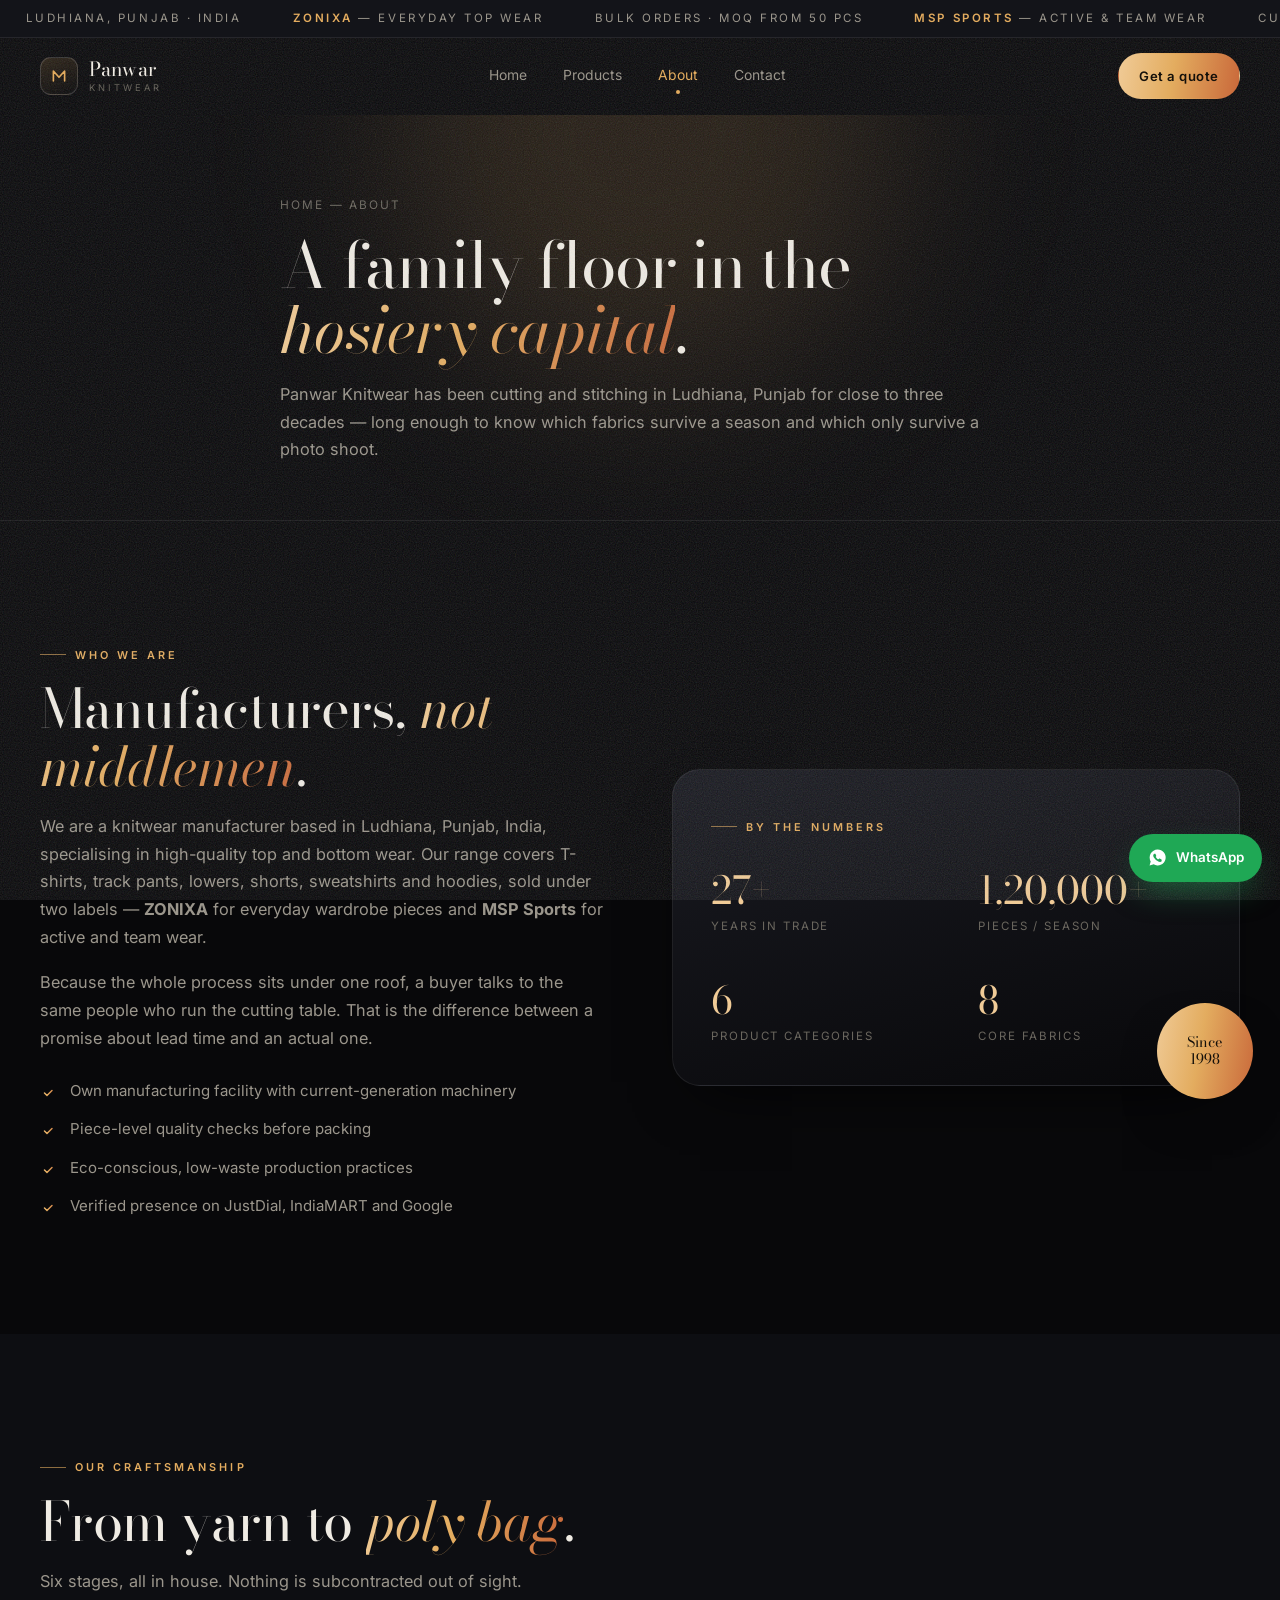
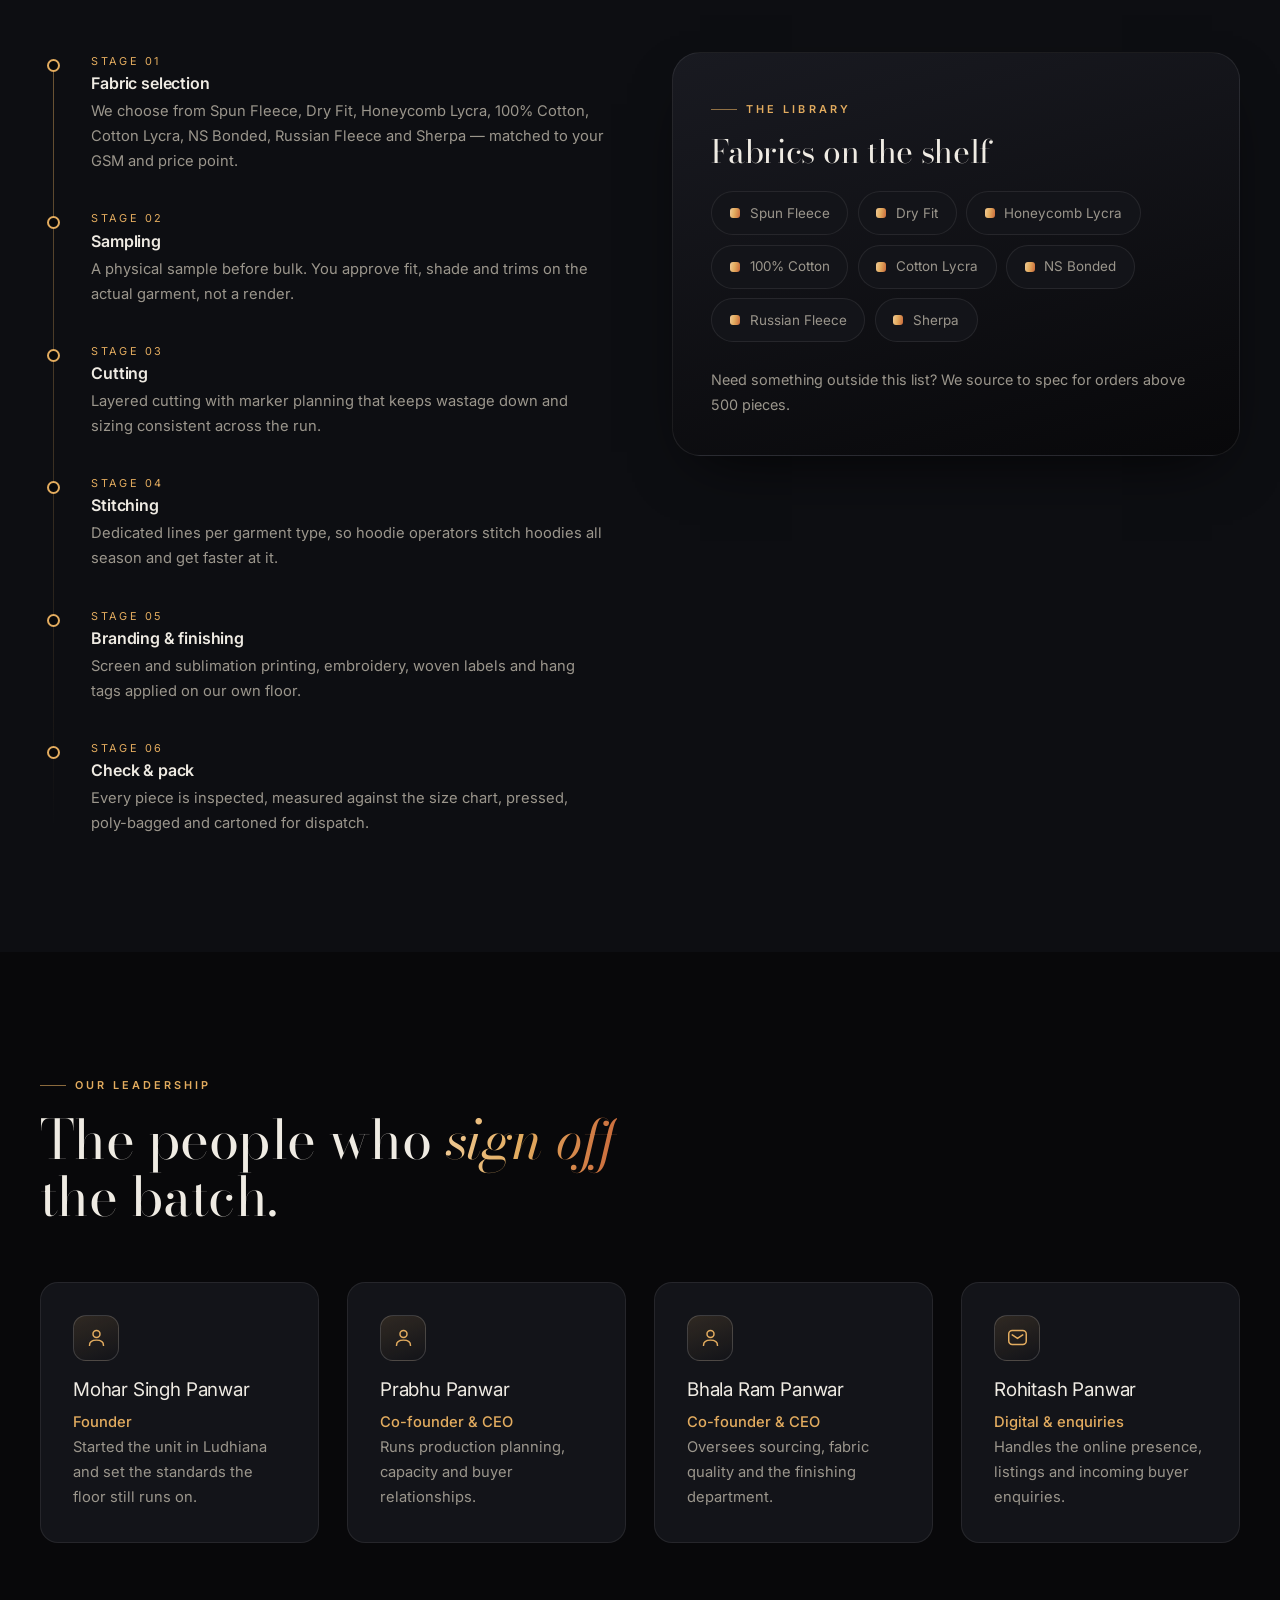
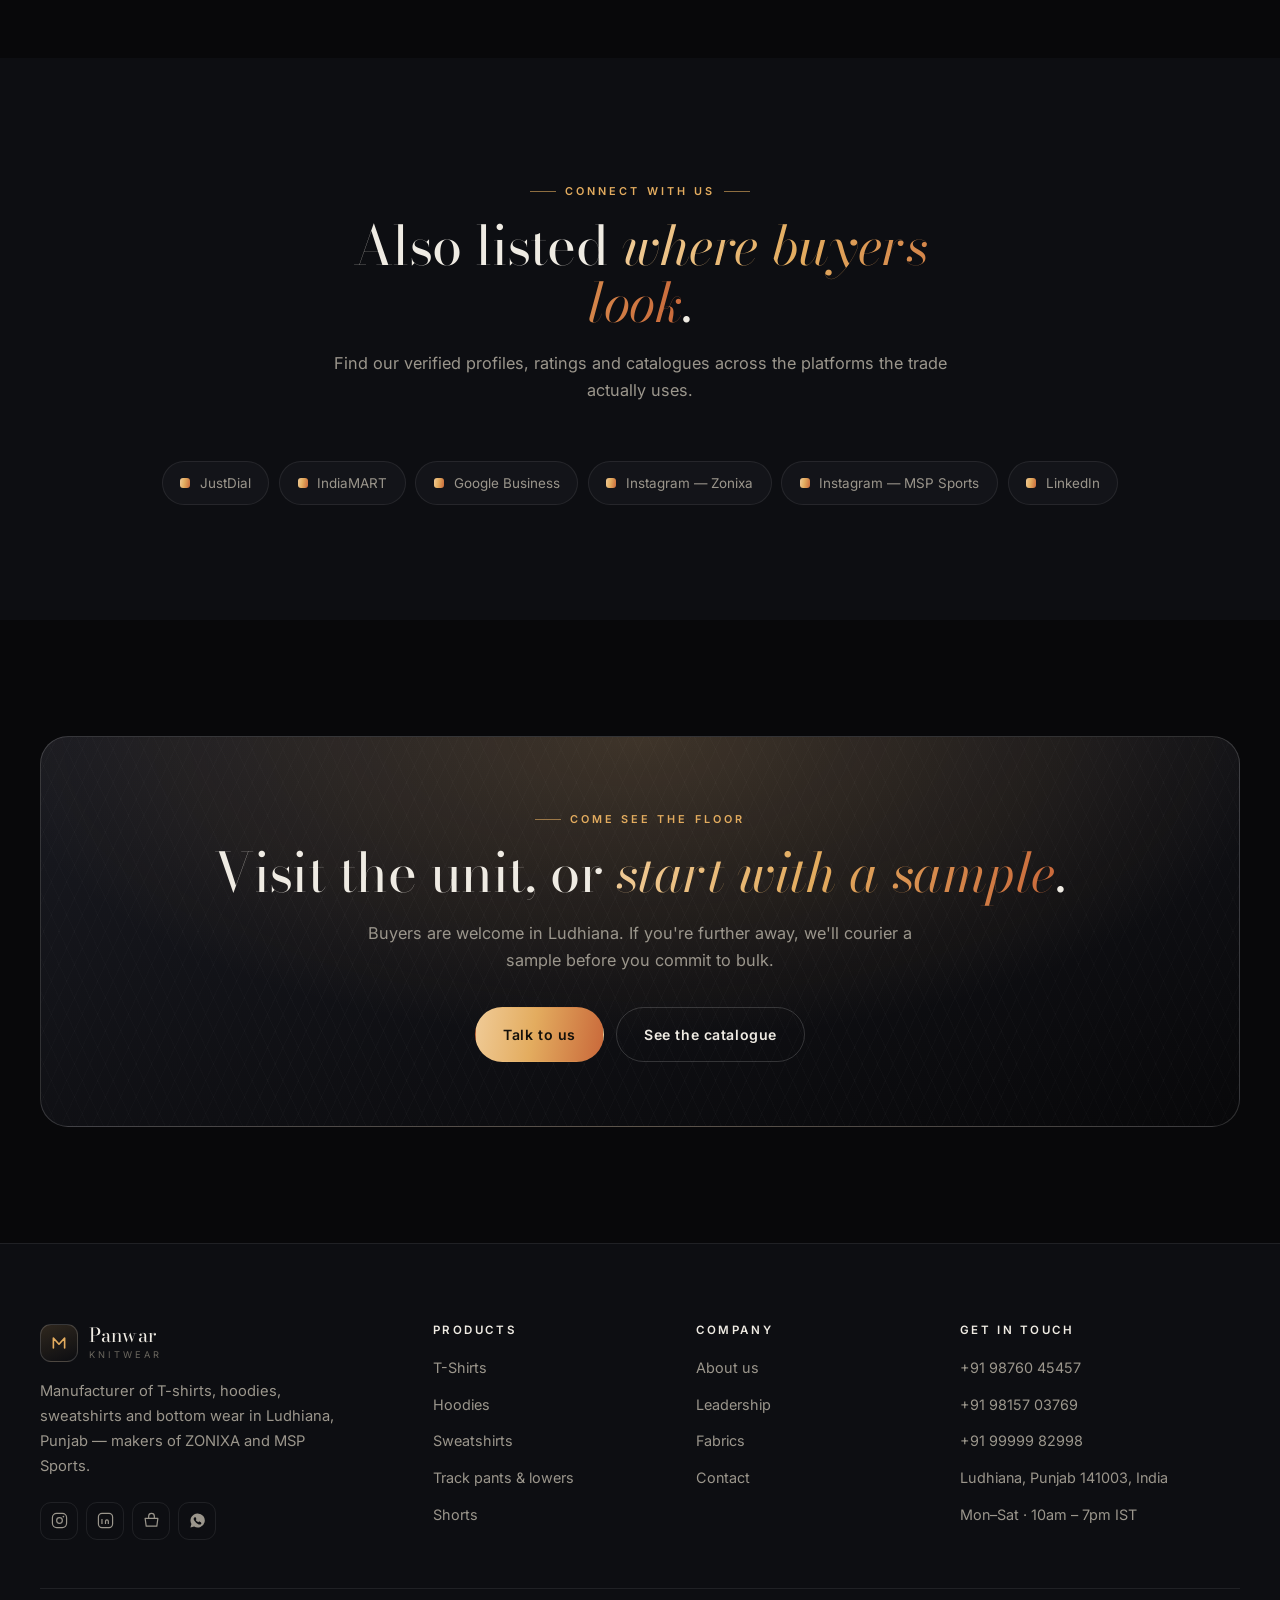
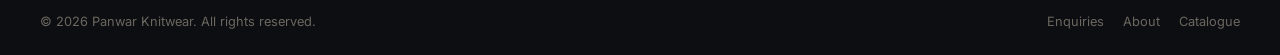
==== about.html @ 87e513a0 "improved aesthetic" ====
<!DOCTYPE html>
<html lang="en">
<head>
  <meta charset="UTF-8" />
  <meta name="viewport" content="width=device-width, initial-scale=1.0" />
  <meta name="description" content="About Panwar Knitwear — a family-run knitwear manufacturer in Ludhiana, Punjab, founded by Mohar Singh Panwar. Home of ZONIXA and MSP Sports." />
  <meta name="theme-color" content="#08080A" />
  <title>About — Panwar Knitwear, Ludhiana</title>

  <link rel="icon" href="data:image/svg+xml,%3Csvg xmlns='http://www.w3.org/2000/svg' viewBox='0 0 64 64'%3E%3Crect width='64' height='64' rx='16' fill='%2308080A'/%3E%3Cpath d='M18 44V20l14 16 14-16v24' fill='none' stroke='%23E3AC5F' stroke-width='5' stroke-linecap='round' stroke-linejoin='round'/%3E%3C/svg%3E" />

  <link rel="preconnect" href="https://fonts.googleapis.com" />
  <link rel="preconnect" href="https://fonts.gstatic.com" crossorigin />
  <link href="https://fonts.googleapis.com/css2?family=Bodoni+Moda:ital,opsz,wght@0,6..96,400;0,6..96,500;1,6..96,400&family=Inter:wght@400;500;600;700&display=swap" rel="stylesheet" />

  <link rel="stylesheet" href="css/style.css" />
</head>
<body>

  <a class="skip-link" href="#main">Skip to content</a>

  <div class="topbar" aria-hidden="true">
    <div class="topbar__track">
      <span>Ludhiana, Punjab · India</span><span><b>ZONIXA</b> — everyday top wear</span><span>Bulk orders · MOQ from 50 pcs</span><span><b>MSP Sports</b> — active &amp; team wear</span><span>Custom logo, print &amp; label</span>
      <span>Ludhiana, Punjab · India</span><span><b>ZONIXA</b> — everyday top wear</span><span>Bulk orders · MOQ from 50 pcs</span><span><b>MSP Sports</b> — active &amp; team wear</span><span>Custom logo, print &amp; label</span>
    </div>
  </div>

  <header class="header" id="header">
    <div class="container header__inner">
      <a href="index.html" class="logo" aria-label="Panwar Knitwear home">
        <span class="logo__mark" aria-hidden="true">
          <svg viewBox="0 0 32 32" width="20" height="20" fill="none" stroke="currentColor" stroke-width="2.6" stroke-linecap="round" stroke-linejoin="round"><path d="M7 24V8l9 10 9-10v16"/></svg>
        </span>
        <span class="logo__text">Panwar<small>Knitwear</small></span>
      </a>

      <nav class="nav" id="nav" aria-label="Main navigation">
        <ul class="nav__list">
          <li><a class="nav__link" href="index.html">Home</a></li>
          <li><a class="nav__link" href="products.html">Products</a></li>
          <li><a class="nav__link is-active" href="about.html" aria-current="page">About</a></li>
          <li><a class="nav__link" href="contact.html">Contact</a></li>
          <li><a class="btn btn--wa" href="https://wa.me/919876045457" target="_blank" rel="noopener">WhatsApp us</a></li>
        </ul>
      </nav>

      <div class="header__actions">
        <a class="btn btn--primary header__cta" href="contact.html">Get a quote</a>
        <button class="burger" id="burger" type="button" aria-label="Toggle menu" aria-expanded="false" aria-controls="nav">
          <span></span><span></span><span></span>
        </button>
      </div>
    </div>
  </header>

  <main id="main">

    <section class="pagehead">
      <span class="glow glow--1"></span>
      <div class="container pagehead__inner">
        <p class="crumbs"><a href="index.html">Home</a> — About</p>
        <h1>A family floor in the <em>hosiery capital</em>.</h1>
        <p class="lede">Panwar Knitwear has been cutting and stitching in Ludhiana, Punjab for close to three decades — long enough to know which fabrics survive a season and which only survive a photo shoot.</p>
      </div>
    </section>

    <!-- ============ WHO WE ARE ============ -->
    <section class="section">
      <div class="container split">
        <div class="split__copy reveal">
          <span class="eyebrow">Who we are</span>
          <h2 class="title">Manufacturers, <em>not middlemen</em>.</h2>
          <p class="lede">
            We are a knitwear manufacturer based in Ludhiana, Punjab, India, specialising in
            high-quality top and bottom wear. Our range covers T-shirts, track pants, lowers,
            shorts, sweatshirts and hoodies, sold under two labels — <strong>ZONIXA</strong>
            for everyday wardrobe pieces and <strong>MSP Sports</strong> for active and team wear.
          </p>
          <p class="lede">
            Because the whole process sits under one roof, a buyer talks to the same people who
            run the cutting table. That is the difference between a promise about lead time and
            an actual one.
          </p>
          <ul class="checklist">
            <li>Own manufacturing facility with current-generation machinery</li>
            <li>Piece-level quality checks before packing</li>
            <li>Eco-conscious, low-waste production practices</li>
            <li>Verified presence on JustDial, IndiaMART and Google</li>
          </ul>
        </div>

        <div class="split__art reveal">
          <div class="panel">
            <p class="eyebrow">By the numbers</p>
            <ul class="hero__stats" style="margin-top:1.2rem;padding-top:0;border:0;grid-template-columns:1fr 1fr">
              <li><strong data-count="27" data-suffix="+">0</strong><span>Years in trade</span></li>
              <li><strong data-count="120000" data-suffix="+">0</strong><span>Pieces / season</span></li>
              <li><strong data-count="6">0</strong><span>Product categories</span></li>
              <li><strong data-count="8">0</strong><span>Core fabrics</span></li>
            </ul>
            <span class="panel__badge">Since<br>1998</span>
          </div>
        </div>
      </div>
    </section>

    <!-- ============ CRAFTSMANSHIP ============ -->
    <section class="section section--tint" id="craft">
      <div class="container">
        <header class="section__head reveal">
          <span class="eyebrow">Our craftsmanship</span>
          <h2 class="title">From yarn to <em>poly bag</em>.</h2>
          <p class="lede">Six stages, all in house. Nothing is subcontracted out of sight.</p>
        </header>

        <div class="split" style="align-items:start">
          <ul class="timeline reveal">
            <li>
              <span>Stage 01</span>
              <h3>Fabric selection</h3>
              <p>We choose from Spun Fleece, Dry Fit, Honeycomb Lycra, 100% Cotton, Cotton Lycra, NS Bonded, Russian Fleece and Sherpa — matched to your GSM and price point.</p>
            </li>
            <li>
              <span>Stage 02</span>
              <h3>Sampling</h3>
              <p>A physical sample before bulk. You approve fit, shade and trims on the actual garment, not a render.</p>
            </li>
            <li>
              <span>Stage 03</span>
              <h3>Cutting</h3>
              <p>Layered cutting with marker planning that keeps wastage down and sizing consistent across the run.</p>
            </li>
            <li>
              <span>Stage 04</span>
              <h3>Stitching</h3>
              <p>Dedicated lines per garment type, so hoodie operators stitch hoodies all season and get faster at it.</p>
            </li>
            <li>
              <span>Stage 05</span>
              <h3>Branding &amp; finishing</h3>
              <p>Screen and sublimation printing, embroidery, woven labels and hang tags applied on our own floor.</p>
            </li>
            <li>
              <span>Stage 06</span>
              <h3>Check &amp; pack</h3>
              <p>Every piece is inspected, measured against the size chart, pressed, poly-bagged and cartoned for dispatch.</p>
            </li>
          </ul>

          <div class="split__art reveal">
            <div class="panel">
              <p class="eyebrow">The library</p>
              <h3 class="title" style="font-size:clamp(1.4rem,3vw,2rem)">Fabrics on the shelf</h3>
              <ul class="fabrics" style="margin-top:1.4rem">
                <li class="fabric"><i></i> Spun Fleece</li>
                <li class="fabric"><i></i> Dry Fit</li>
                <li class="fabric"><i></i> Honeycomb Lycra</li>
                <li class="fabric"><i></i> 100% Cotton</li>
                <li class="fabric"><i></i> Cotton Lycra</li>
                <li class="fabric"><i></i> NS Bonded</li>
                <li class="fabric"><i></i> Russian Fleece</li>
                <li class="fabric"><i></i> Sherpa</li>
              </ul>
              <p style="margin-top:1.6rem;color:var(--muted);font-size:.9rem">
                Need something outside this list? We source to spec for orders above 500 pieces.
              </p>
            </div>
          </div>
        </div>
      </div>
    </section>

    <!-- ============ LEADERSHIP ============ -->
    <section class="section" id="leadership">
      <div class="container">
        <header class="section__head reveal">
          <span class="eyebrow">Our leadership</span>
          <h2 class="title">The people who <em>sign off</em> the batch.</h2>
        </header>

        <div class="grid grid--4">
          <article class="card reveal">
            <span class="card__ico"><svg viewBox="0 0 24 24" width="21" height="21" fill="none" stroke="currentColor" stroke-width="1.7" stroke-linecap="round" stroke-linejoin="round"><circle cx="12" cy="8" r="4"/><path d="M4 21c0-4 3.6-6 8-6s8 2 8 6"/></svg></span>
            <h3>Mohar Singh Panwar</h3>
            <p><strong style="color:var(--gold);font-weight:500">Founder</strong><br>Started the unit in Ludhiana and set the standards the floor still runs on.</p>
          </article>
          <article class="card reveal">
            <span class="card__ico"><svg viewBox="0 0 24 24" width="21" height="21" fill="none" stroke="currentColor" stroke-width="1.7" stroke-linecap="round" stroke-linejoin="round"><circle cx="12" cy="8" r="4"/><path d="M4 21c0-4 3.6-6 8-6s8 2 8 6"/></svg></span>
            <h3>Prabhu Panwar</h3>
            <p><strong style="color:var(--gold);font-weight:500">Co-founder &amp; CEO</strong><br>Runs production planning, capacity and buyer relationships.</p>
          </article>
          <article class="card reveal">
            <span class="card__ico"><svg viewBox="0 0 24 24" width="21" height="21" fill="none" stroke="currentColor" stroke-width="1.7" stroke-linecap="round" stroke-linejoin="round"><circle cx="12" cy="8" r="4"/><path d="M4 21c0-4 3.6-6 8-6s8 2 8 6"/></svg></span>
            <h3>Bhala Ram Panwar</h3>
            <p><strong style="color:var(--gold);font-weight:500">Co-founder &amp; CEO</strong><br>Oversees sourcing, fabric quality and the finishing department.</p>
          </article>
          <article class="card reveal">
            <span class="card__ico"><svg viewBox="0 0 24 24" width="21" height="21" fill="none" stroke="currentColor" stroke-width="1.7" stroke-linecap="round" stroke-linejoin="round"><rect x="2" y="4" width="20" height="16" rx="4"/><path d="m6 9 6 4 6-4"/></svg></span>
            <h3>Rohitash Panwar</h3>
            <p><strong style="color:var(--gold);font-weight:500">Digital &amp; enquiries</strong><br>Handles the online presence, listings and incoming buyer enquiries.</p>
          </article>
        </div>
      </div>
    </section>

    <!-- ============ WHERE TO FIND US ============ -->
    <section class="section section--tint">
      <div class="container">
        <header class="section__head section__head--center reveal">
          <span class="eyebrow">Connect with us</span>
          <h2 class="title">Also listed <em>where buyers look</em>.</h2>
          <p class="lede">Find our verified profiles, ratings and catalogues across the platforms the trade actually uses.</p>
        </header>

        <ul class="fabrics reveal" style="justify-content:center">
          <li class="fabric"><i></i> JustDial</li>
          <li class="fabric"><i></i> IndiaMART</li>
          <li class="fabric"><i></i> Google Business</li>
          <li class="fabric"><i></i> Instagram — Zonixa</li>
          <li class="fabric"><i></i> Instagram — MSP Sports</li>
          <li class="fabric"><i></i> LinkedIn</li>
        </ul>
      </div>
    </section>

    <section class="section">
      <div class="container">
        <div class="cta reveal">
          <span class="eyebrow" style="justify-content:center">Come see the floor</span>
          <h2 class="title">Visit the unit, or <em>start with a sample</em>.</h2>
          <p class="lede">Buyers are welcome in Ludhiana. If you're further away, we'll courier a sample before you commit to bulk.</p>
          <div class="cta__row">
            <a class="btn btn--primary" href="contact.html">Talk to us</a>
            <a class="btn btn--ghost" href="products.html">See the catalogue</a>
          </div>
        </div>
      </div>
    </section>

  </main>

  <footer class="footer">
    <div class="container footer__grid">
      <div class="footer__brand">
        <a href="index.html" class="logo">
          <span class="logo__mark" aria-hidden="true">
            <svg viewBox="0 0 32 32" width="20" height="20" fill="none" stroke="currentColor" stroke-width="2.6" stroke-linecap="round" stroke-linejoin="round"><path d="M7 24V8l9 10 9-10v16"/></svg>
          </span>
          <span class="logo__text">Panwar<small>Knitwear</small></span>
        </a>
        <p>Manufacturer of T-shirts, hoodies, sweatshirts and bottom wear in Ludhiana, Punjab — makers of ZONIXA and MSP Sports.</p>
        <div class="socials">
          <a href="https://www.instagram.com/" target="_blank" rel="noopener" aria-label="Instagram"><svg viewBox="0 0 24 24" width="17" height="17" fill="none" stroke="currentColor" stroke-width="1.7"><rect x="2" y="2" width="20" height="20" rx="6"/><circle cx="12" cy="12" r="4"/><circle cx="17.5" cy="6.5" r="1.2" fill="currentColor" stroke="none"/></svg></a>
          <a href="https://www.linkedin.com/" target="_blank" rel="noopener" aria-label="LinkedIn"><svg viewBox="0 0 24 24" width="17" height="17" fill="none" stroke="currentColor" stroke-width="1.7"><rect x="2" y="2" width="20" height="20" rx="5"/><path d="M7 10v7M7 7v.01M12 17v-4a2 2 0 0 1 4 0v4"/></svg></a>
          <a href="https://www.indiamart.com/" target="_blank" rel="noopener" aria-label="IndiaMART"><svg viewBox="0 0 24 24" width="17" height="17" fill="none" stroke="currentColor" stroke-width="1.7" stroke-linecap="round" stroke-linejoin="round"><path d="M3 9h18l-1.5 11h-15z"/><path d="M8 9V6a4 4 0 0 1 8 0v3"/></svg></a>
          <a href="https://wa.me/919876045457" target="_blank" rel="noopener" aria-label="WhatsApp"><svg viewBox="0 0 24 24" width="17" height="17" fill="currentColor"><path d="M12 2a10 10 0 0 0-8.6 15L2 22l5.2-1.4A10 10 0 1 0 12 2zm5.6 14.2c-.2.7-1.4 1.3-2 1.4-.5.1-1.2.1-1.9-.1a13 13 0 0 1-6.3-5.5c-.5-.8-.8-1.7-.8-2.5 0-.9.5-1.6 1-1.9.2-.2.6-.2.8-.2h.6c.2 0 .4 0 .6.5l.8 2c.1.2 0 .4-.1.5l-.4.5c-.1.2-.3.3-.1.6.5.8 1 1.4 1.8 2 .5.4 1 .6 1.3.8.2.1.4 0 .5-.1l.7-.8c.2-.2.3-.2.5-.1l2 1c.2.1.4.2.4.3.1.2.1.7 0 1.1z"/></svg></a>
        </div>
      </div>

      <div class="footer__col">
        <h4>Products</h4>
        <ul>
          <li><a href="products.html">T-Shirts</a></li>
          <li><a href="products.html">Hoodies</a></li>
          <li><a href="products.html">Sweatshirts</a></li>
          <li><a href="products.html">Track pants &amp; lowers</a></li>
          <li><a href="products.html">Shorts</a></li>
        </ul>
      </div>

      <div class="footer__col">
        <h4>Company</h4>
        <ul>
          <li><a href="about.html">About us</a></li>
          <li><a href="about.html#leadership">Leadership</a></li>
          <li><a href="index.html#fabrics">Fabrics</a></li>
          <li><a href="contact.html">Contact</a></li>
        </ul>
      </div>

      <div class="footer__col">
        <h4>Get in touch</h4>
        <ul>
          <li><a href="tel:+919876045457">+91 98760 45457</a></li>
          <li><a href="tel:+919815703769">+91 98157 03769</a></li>
          <li><a href="tel:+919999982998">+91 99999 82998</a></li>
          <li><span>Ludhiana, Punjab 141003, India</span></li>
          <li><span>Mon–Sat · 10am – 7pm IST</span></li>
        </ul>
      </div>
    </div>

    <div class="container footer__bottom">
      <p>&copy; <span id="year">2026</span> Panwar Knitwear. All rights reserved.</p>
      <ul class="footer__legal">
        <li><a href="contact.html">Enquiries</a></li>
        <li><a href="about.html">About</a></li>
        <li><a href="products.html">Catalogue</a></li>
      </ul>
    </div>
  </footer>

  <a class="wa-float" href="https://wa.me/919876045457" target="_blank" rel="noopener" aria-label="Chat on WhatsApp">
    <svg viewBox="0 0 24 24" width="19" height="19" fill="currentColor"><path d="M12 2a10 10 0 0 0-8.6 15L2 22l5.2-1.4A10 10 0 1 0 12 2zm5.6 14.2c-.2.7-1.4 1.3-2 1.4-.5.1-1.2.1-1.9-.1a13 13 0 0 1-6.3-5.5c-.5-.8-.8-1.7-.8-2.5 0-.9.5-1.6 1-1.9.2-.2.6-.2.8-.2h.6c.2 0 .4 0 .6.5l.8 2c.1.2 0 .4-.1.5l-.4.5c-.1.2-.3.3-.1.6.5.8 1 1.4 1.8 2 .5.4 1 .6 1.3.8.2.1.4 0 .5-.1l.7-.8c.2-.2.3-.2.5-.1l2 1c.2.1.4.2.4.3.1.2.1.7 0 1.1z"/></svg>
    <span>WhatsApp</span>
  </a>

  <button class="to-top" id="toTop" type="button" aria-label="Back to top">
    <svg viewBox="0 0 24 24" width="18" height="18" fill="none" stroke="currentColor" stroke-width="2" stroke-linecap="round" stroke-linejoin="round"><path d="m18 15-6-6-6 6"/></svg>
  </button>

  <div class="toast" id="toast" role="status" aria-live="polite"></div>

  <script src="js/script.js"></script>
</body>
</html>
---- css/style.css ----
/* ==========================================================================
   PANWAR KNITWEAR — dark editorial theme
   Palette: ink black · warm ember gold · bone white
   ========================================================================== */

/* ---------- 1. TOKENS ---------- */
:root {
  --bg:          #08080A;
  --bg-2:        #0D0E12;
  --surface:     #131419;
  --surface-2:   #191A21;
  --line:        rgba(255, 255, 255, 0.08);
  --line-strong: rgba(255, 255, 255, 0.16);

  --text:        #EFEBE3;
  --muted:       #9B968C;
  --dim:         #6B675F;

  --gold:        #E3AC5F;
  --gold-soft:   #F0CB97;
  --ember:       #C9683A;
  --wine:        #6E2B4B;

  --grad-gold:   linear-gradient(100deg, var(--gold-soft), var(--gold) 45%, var(--ember));
  --grad-fade:   linear-gradient(180deg, transparent, rgba(227,172,95,.09));

  --ff-display: "Bodoni Moda", "Didot", Georgia, serif;
  --ff-body:    "Inter", system-ui, -apple-system, "Segoe UI", sans-serif;

  --r-sm: 10px;
  --r:    18px;
  --r-lg: 28px;

  --pad:   clamp(1.1rem, 4vw, 2rem);
  --gap:   clamp(1rem, 2.4vw, 1.75rem);
  --sec-y: clamp(4rem, 9vw, 8rem);

  --shadow: 0 24px 60px -28px rgba(0, 0, 0, .9);
  --ease:   cubic-bezier(.22, .8, .3, 1);
}

/* ---------- 2. RESET ---------- */
*, *::before, *::after { box-sizing: border-box; }

html {
  scroll-behavior: smooth;
  scroll-padding-top: 92px;
  -webkit-text-size-adjust: 100%;
}

body {
  margin: 0;
  background: var(--bg);
  color: var(--text);
  font-family: var(--ff-body);
  font-size: 1rem;
  line-height: 1.7;
  overflow-x: hidden;
  -webkit-font-smoothing: antialiased;
}

img, svg { display: block; max-width: 100%; }
a { color: inherit; text-decoration: none; }
button, input, textarea, select { font: inherit; color: inherit; }
h1, h2, h3, h4 { margin: 0; font-weight: 400; line-height: 1.1; letter-spacing: -.01em; }
p  { margin: 0; }
ul { margin: 0; padding: 0; list-style: none; }

:focus-visible {
  outline: 2px solid var(--gold);
  outline-offset: 3px;
  border-radius: 4px;
}

::selection { background: var(--gold); color: #101010; }

/* Scrollbar */
::-webkit-scrollbar { width: 10px; height: 10px; }
::-webkit-scrollbar-track { background: var(--bg); }
::-webkit-scrollbar-thumb { background: #26272F; border-radius: 20px; }
::-webkit-scrollbar-thumb:hover { background: #34353F; }

/* ---------- 3. GRAIN + AMBIENT LIGHT ---------- */
body::before {
  /* fine film grain over the whole page */
  content: "";
  position: fixed;
  inset: 0;
  z-index: 9;
  pointer-events: none;
  opacity: .32;
  background-image: url("data:image/svg+xml,%3Csvg xmlns='http://www.w3.org/2000/svg' width='140' height='140'%3E%3Cfilter id='n'%3E%3CfeTurbulence type='fractalNoise' baseFrequency='.85' numOctaves='3'/%3E%3C/filter%3E%3Crect width='140' height='140' filter='url(%23n)' opacity='.5'/%3E%3C/svg%3E");
}

.glow {
  position: absolute;
  border-radius: 50%;
  filter: blur(90px);
  pointer-events: none;
  z-index: 0;
}

/* ---------- 4. LAYOUT UTILITIES ---------- */
.container {
  width: min(1200px, 100% - (var(--pad) * 2));
  margin-inline: auto;
}

.section { position: relative; padding-block: var(--sec-y); }
.section--tint { background: var(--bg-2); }
.section--line { border-top: 1px solid var(--line); }

.section__head { max-width: 620px; margin-bottom: clamp(2rem, 5vw, 3.5rem); }
.section__head--center { margin-inline: auto; text-align: center; }

.eyebrow {
  display: inline-flex;
  align-items: center;
  gap: .55rem;
  margin-bottom: 1rem;
  font-size: .68rem;
  font-weight: 600;
  letter-spacing: .28em;
  text-transform: uppercase;
  color: var(--gold);
}
.eyebrow::before {
  content: "";
  width: 26px;
  height: 1px;
  background: var(--gold);
  opacity: .6;
}
.section__head--center .eyebrow::after {
  content: "";
  width: 26px;
  height: 1px;
  background: var(--gold);
  opacity: .6;
}

.title {
  font-family: var(--ff-display);
  font-size: clamp(2rem, 5vw, 3.4rem);
  line-height: 1.06;
}
.title em {
  font-style: italic;
  background: var(--grad-gold);
  -webkit-background-clip: text;
  background-clip: text;
  color: transparent;
}

.lede {
  margin-top: 1.1rem;
  color: var(--muted);
  font-size: 1.02rem;
}

.grid { display: grid; gap: var(--gap); }

.sr-only {
  position: absolute; width: 1px; height: 1px;
  padding: 0; margin: -1px; overflow: hidden;
  clip: rect(0 0 0 0); white-space: nowrap; border: 0;
}

.skip-link {
  position: absolute; left: 1rem; top: -100px; z-index: 999;
  padding: .7rem 1.1rem; border-radius: var(--r-sm);
  background: var(--gold); color: #101010; font-weight: 600;
  transition: top .2s;
}
.skip-link:focus { top: 1rem; }

/* ---------- 5. BUTTONS ---------- */
.btn {
  --btn-bg: transparent;
  display: inline-flex;
  align-items: center;
  justify-content: center;
  gap: .6rem;
  padding: .92rem 1.7rem;
  border: 1px solid var(--line-strong);
  border-radius: 999px;
  background: var(--btn-bg);
  font-size: .88rem;
  font-weight: 600;
  letter-spacing: .04em;
  cursor: pointer;
  transition: transform .35s var(--ease), background .3s, border-color .3s, color .3s, box-shadow .35s;
}
.btn:hover { transform: translateY(-2px); }

.btn--primary {
  border-color: transparent;
  background: var(--grad-gold);
  color: #14100A;
}
.btn--primary:hover { box-shadow: 0 14px 34px -12px rgba(227,172,95,.55); }

.btn--ghost { color: var(--text); }
.btn--ghost:hover { border-color: var(--gold); color: var(--gold-soft); }

.btn--wa {
  border-color: rgba(37,211,102,.4);
  color: #7CE8A6;
}
.btn--wa:hover { background: rgba(37,211,102,.12); border-color: #25D366; }

.btn--block { width: 100%; }

.link-arrow {
  display: inline-flex; align-items: center; gap: .5rem;
  font-size: .85rem; font-weight: 600; letter-spacing: .05em;
  color: var(--gold);
}
.link-arrow svg { transition: transform .3s var(--ease); }
.link-arrow:hover svg { transform: translateX(5px); }

/* ---------- 6. HEADER ---------- */
.topbar {
  position: relative; z-index: 60;
  background: var(--surface);
  border-bottom: 1px solid var(--line);
  overflow: hidden;
}
.topbar__track {
  display: flex; width: max-content;
  animation: slide 34s linear infinite;
}
.topbar__track span {
  padding: .55rem 1.6rem;
  font-size: .72rem; letter-spacing: .22em; text-transform: uppercase;
  color: var(--muted); white-space: nowrap;
}
.topbar__track b { color: var(--gold); font-weight: 600; }
@keyframes slide { to { transform: translateX(-50%); } }

.header {
  position: sticky; top: 0; z-index: 70;
  border-bottom: 1px solid transparent;
  transition: background .35s, border-color .35s, backdrop-filter .35s;
}
.header.is-stuck {
  background: rgba(8, 8, 10, .82);
  backdrop-filter: blur(14px);
  border-bottom-color: var(--line);
}

.header__inner {
  display: flex; align-items: center; justify-content: space-between;
  gap: 1rem; height: 76px;
}

.logo { display: inline-flex; align-items: center; gap: .7rem; }
.logo__mark {
  display: grid; place-items: center;
  width: 38px; height: 38px;
  border: 1px solid var(--line-strong);
  border-radius: 11px;
  color: var(--gold);
  background: linear-gradient(160deg, rgba(227,172,95,.16), transparent);
}
.logo__text {
  font-family: var(--ff-display);
  font-size: 1.22rem; letter-spacing: .02em; line-height: 1;
}
.logo__text small {
  display: block;
  font-family: var(--ff-body);
  font-size: .58rem; letter-spacing: .34em; text-transform: uppercase;
  color: var(--dim); margin-top: .25rem;
}

.nav__list { display: flex; align-items: center; gap: .35rem; }
.nav__link {
  position: relative;
  display: block; padding: .5rem .95rem;
  font-size: .87rem; color: var(--muted);
  border-radius: 999px;
  transition: color .25s, background .25s;
}
.nav__link:hover { color: var(--text); background: rgba(255,255,255,.05); }
.nav__link.is-active { color: var(--gold); }
.nav__link.is-active::after {
  content: ""; position: absolute; left: 50%; bottom: 2px;
  width: 4px; height: 4px; margin-left: -2px;
  border-radius: 50%; background: var(--gold);
}

/* the WhatsApp entry lives in the mobile menu only — desktop keeps "Get a quote" */
.nav .btn--wa { display: none; }

.header__actions { display: flex; align-items: center; gap: .6rem; }
.header__cta { padding: .68rem 1.25rem; font-size: .82rem; }

.burger {
  display: none;
  width: 42px; height: 42px;
  padding: 0;
  border: 1px solid var(--line-strong);
  border-radius: 11px;
  background: transparent;
  cursor: pointer;
}
.burger span {
  display: block; width: 17px; height: 1.5px; margin: 3.5px auto;
  background: var(--text); border-radius: 2px;
  transition: transform .3s var(--ease), opacity .2s;
}
.burger.is-open span:nth-child(1) { transform: translateY(5px) rotate(45deg); }
.burger.is-open span:nth-child(2) { opacity: 0; }
.burger.is-open span:nth-child(3) { transform: translateY(-5px) rotate(-45deg); }

/* ---------- 7. HERO ---------- */
.hero {
  position: relative;
  padding-block: clamp(3.5rem, 8vw, 6.5rem) clamp(3.5rem, 8vw, 6rem);
  overflow: hidden;
}
.hero::after {
  /* faint knit-stitch lattice */
  content: "";
  position: absolute; inset: 0; z-index: 0; pointer-events: none;
  opacity: .5;
  background-image:
    repeating-linear-gradient(115deg, rgba(255,255,255,.035) 0 1px, transparent 1px 13px),
    repeating-linear-gradient(65deg,  rgba(255,255,255,.035) 0 1px, transparent 1px 13px);
  mask-image: radial-gradient(90% 70% at 60% 30%, #000 20%, transparent 78%);
}
.hero .glow--1 { top: -14%; right: -6%; width: 480px; height: 480px; background: rgba(227,172,95,.16); }
.hero .glow--2 { bottom: -24%; left: -10%; width: 460px; height: 460px; background: rgba(110,43,75,.30); }

.hero__inner {
  position: relative; z-index: 1;
  display: grid;
  grid-template-columns: 1.08fr .92fr;
  gap: clamp(2rem, 5vw, 4rem);
  align-items: center;
}

.pill {
  display: inline-flex; align-items: center; gap: .5rem;
  padding: .42rem .95rem;
  border: 1px solid var(--line-strong);
  border-radius: 999px;
  background: rgba(255,255,255,.03);
  font-size: .72rem; letter-spacing: .16em; text-transform: uppercase;
  color: var(--muted);
}
.pill i { width: 6px; height: 6px; border-radius: 50%; background: var(--gold); }

.hero__title {
  margin-top: 1.5rem;
  font-family: var(--ff-display);
  font-size: clamp(2.6rem, 7.2vw, 5.1rem);
  line-height: .98;
  letter-spacing: -.02em;
}
.hero__title em {
  font-style: italic;
  background: var(--grad-gold);
  -webkit-background-clip: text; background-clip: text; color: transparent;
}
.hero__text {
  max-width: 50ch; margin-top: 1.4rem;
  color: var(--muted); font-size: 1.04rem;
}
.hero__cta { display: flex; flex-wrap: wrap; gap: .75rem; margin-top: 2rem; }

.hero__stats {
  display: grid; grid-template-columns: repeat(3, auto);
  gap: clamp(1.2rem, 4vw, 2.8rem);
  margin-top: 2.8rem; padding-top: 1.8rem;
  border-top: 1px solid var(--line);
  justify-content: start;
}
.hero__stats strong {
  display: block;
  font-family: var(--ff-display); font-weight: 400;
  font-size: clamp(1.7rem, 4vw, 2.4rem); line-height: 1;
  color: var(--gold-soft);
}
.hero__stats span {
  display: block; margin-top: .45rem;
  font-size: .72rem; letter-spacing: .16em; text-transform: uppercase; color: var(--dim);
}

/* hero art */
.hero__art { position: relative; }
.hero__frame {
  position: relative;
  border: 1px solid var(--line-strong);
  border-radius: var(--r-lg);
  background:
    radial-gradient(120% 90% at 30% 0%, rgba(227,172,95,.14), transparent 60%),
    linear-gradient(165deg, var(--surface-2), var(--bg));
  padding: clamp(1.4rem, 3vw, 2.2rem);
  box-shadow: var(--shadow);
  overflow: hidden;
}
.hero__frame::before {
  content: ""; position: absolute; inset: 0;
  background: repeating-linear-gradient(90deg, rgba(255,255,255,.03) 0 1px, transparent 1px 26px);
}
.hero__hoodie { position: relative; }

.chip-float {
  position: absolute; z-index: 2;
  display: flex; align-items: center; gap: .65rem;
  padding: .7rem .95rem;
  border: 1px solid var(--line-strong);
  border-radius: 14px;
  background: rgba(19,20,25,.86);
  backdrop-filter: blur(10px);
  box-shadow: var(--shadow);
  animation: bob 6s ease-in-out infinite;
}
.chip-float strong { display: block; font-size: .82rem; }
.chip-float small { display: block; font-size: .68rem; color: var(--dim); }
.chip-float__ico { font-size: 1.05rem; color: var(--gold); }
.chip-float--a { top: 8%; left: -5%; }
.chip-float--b { bottom: 9%; right: -4%; animation-delay: -3s; }
@keyframes bob { 50% { transform: translateY(-11px); } }

/* ---------- 8. MARQUEE STRIP ---------- */
.strip {
  border-block: 1px solid var(--line);
  background: var(--bg-2);
  overflow: hidden;
}
.strip__track {
  display: flex; width: max-content;
  animation: slide 40s linear infinite;
}
.strip__track > * {
  display: inline-flex; align-items: center; gap: 1.6rem;
  padding: 1.15rem 0;
}
.strip__track span {
  padding-inline: .8rem;
  font-family: var(--ff-display); font-size: 1.15rem;
  color: var(--dim); white-space: nowrap;
}
.strip__track i { color: var(--gold); font-style: normal; opacity: .7; }
.strip:hover .strip__track,
.topbar:hover .topbar__track { animation-play-state: paused; }

/* ---------- 9. CARDS ---------- */
.card {
  position: relative;
  padding: clamp(1.4rem, 3vw, 2rem);
  border: 1px solid var(--line);
  border-radius: var(--r);
  background: var(--surface);
  transition: transform .45s var(--ease), border-color .35s, background .35s;
  overflow: hidden;
}
.card::after {
  content: ""; position: absolute; inset: 0;
  background: var(--grad-fade); opacity: 0;
  transition: opacity .4s; pointer-events: none;
}
.card:hover { transform: translateY(-6px); border-color: var(--line-strong); }
.card:hover::after { opacity: 1; }

.card h3 { position: relative; z-index: 1; font-size: 1.18rem; margin-bottom: .55rem; }
.card p  { position: relative; z-index: 1; color: var(--muted); font-size: .92rem; }

.card__ico {
  position: relative; z-index: 1;
  display: grid; place-items: center;
  width: 46px; height: 46px; margin-bottom: 1.2rem;
  border: 1px solid var(--line-strong); border-radius: 13px;
  color: var(--gold);
  background: linear-gradient(160deg, rgba(227,172,95,.14), transparent);
}
.card__num {
  position: absolute; top: 1rem; right: 1.2rem;
  font-family: var(--ff-display); font-size: 2.6rem;
  color: rgba(255,255,255,.05);
}

.grid--3 { grid-template-columns: repeat(auto-fit, minmax(260px, 1fr)); }
.grid--4 { grid-template-columns: repeat(auto-fit, minmax(224px, 1fr)); }

/* Brand cards */
.brands { grid-template-columns: repeat(auto-fit, minmax(300px, 1fr)); }
.brand {
  position: relative;
  display: flex; flex-direction: column;
  min-height: 320px; padding: clamp(1.6rem, 3vw, 2.4rem);
  border: 1px solid var(--line); border-radius: var(--r-lg);
  overflow: hidden;
  transition: transform .45s var(--ease), border-color .35s;
}
.brand:hover { transform: translateY(-6px); border-color: var(--line-strong); }
.brand--zonixa {
  background:
    radial-gradient(110% 80% at 85% 5%, rgba(227,172,95,.22), transparent 60%),
    linear-gradient(160deg, #17140F, var(--bg-2));
}
.brand--msp {
  background:
    radial-gradient(110% 80% at 85% 5%, rgba(110,43,75,.34), transparent 60%),
    linear-gradient(160deg, #150F14, var(--bg-2));
}
.brand__tag {
  font-size: .68rem; letter-spacing: .3em; text-transform: uppercase; color: var(--dim);
}
.brand__name {
  margin-top: .7rem;
  font-family: var(--ff-display); font-size: clamp(2rem, 4.5vw, 2.9rem);
  letter-spacing: .04em;
}
.brand p { margin-top: .9rem; color: var(--muted); font-size: .94rem; max-width: 42ch; }
.brand__list { margin-top: 1.4rem; display: flex; flex-wrap: wrap; gap: .45rem; }
.brand__list li {
  padding: .32rem .8rem;
  border: 1px solid var(--line-strong); border-radius: 999px;
  font-size: .72rem; color: var(--muted);
}
.brand .link-arrow { margin-top: auto; padding-top: 1.6rem; }

/* Category cards */
.cat {
  position: relative;
  display: block; padding: 1.5rem;
  border: 1px solid var(--line); border-radius: var(--r);
  background: linear-gradient(170deg, var(--surface), var(--bg-2));
  transition: transform .45s var(--ease), border-color .35s;
  overflow: hidden;
}
.cat:hover { transform: translateY(-6px); border-color: var(--gold); }
.cat__art {
  display: grid; place-items: center;
  height: 132px; margin-bottom: 1.1rem;
  color: var(--gold); opacity: .85;
  transition: transform .5s var(--ease);
}
.cat:hover .cat__art { transform: scale(1.07) rotate(-2deg); }
.cat h3 { font-family: var(--ff-body); font-size: 1rem; font-weight: 600; }
.cat span { font-size: .78rem; color: var(--dim); }

/* Product cards */
.grid--products { grid-template-columns: repeat(auto-fill, minmax(250px, 1fr)); }

.product {
  display: flex; flex-direction: column;
  border: 1px solid var(--line); border-radius: var(--r);
  background: var(--surface);
  overflow: hidden;
  transition: transform .45s var(--ease), border-color .35s;
}
.product:hover { transform: translateY(-6px); border-color: var(--line-strong); }

.product__media {
  position: relative;
  aspect-ratio: 4 / 5;
  display: grid; place-items: center;
  background: linear-gradient(165deg, var(--surface-2), #0B0C10);
  border-bottom: 1px solid var(--line);
  overflow: hidden;
}
.product__media::before {
  content: ""; position: absolute; inset: 0;
  background: repeating-linear-gradient(45deg, rgba(255,255,255,.025) 0 1px, transparent 1px 9px);
}
.product__media svg { width: 70%; height: auto; position: relative; z-index: 1; transition: transform .5s var(--ease); }
.product:hover .product__media svg { transform: scale(1.06); }

.product__badge {
  position: absolute; top: .8rem; left: .8rem; z-index: 2;
  padding: .28rem .7rem; border-radius: 999px;
  background: rgba(8,8,10,.75); border: 1px solid var(--line-strong);
  font-size: .64rem; letter-spacing: .16em; text-transform: uppercase; color: var(--gold);
}

.product__body { padding: 1.2rem 1.25rem 1.4rem; display: flex; flex-direction: column; flex: 1; }
.product__brand { font-size: .66rem; letter-spacing: .24em; text-transform: uppercase; color: var(--dim); }
.product__name { margin-top: .5rem; font-family: var(--ff-body); font-size: .98rem; font-weight: 600; line-height: 1.4; }
.product__meta { margin-top: .7rem; display: flex; flex-wrap: wrap; gap: .4rem; }
.product__meta li {
  padding: .24rem .62rem; border: 1px solid var(--line); border-radius: 999px;
  font-size: .68rem; color: var(--muted);
}
.product__foot {
  margin-top: auto; padding-top: 1.1rem;
  display: flex; align-items: center; justify-content: space-between; gap: .6rem;
}
.product__moq { font-size: .74rem; color: var(--dim); }
.product__ask {
  padding: .5rem 1rem; border: 1px solid var(--line-strong); border-radius: 999px;
  background: transparent; font-size: .76rem; font-weight: 600; cursor: pointer;
  transition: background .25s, border-color .25s, color .25s;
}
.product__ask:hover { background: var(--gold); border-color: var(--gold); color: #14100A; }

/* Filters */
.filters { display: flex; flex-wrap: wrap; gap: .5rem; margin-bottom: 2rem; }
.filter {
  padding: .55rem 1.15rem;
  border: 1px solid var(--line); border-radius: 999px;
  background: transparent; color: var(--muted);
  font-size: .82rem; cursor: pointer;
  transition: color .25s, border-color .25s, background .25s;
}
.filter:hover { color: var(--text); border-color: var(--line-strong); }
.filter.is-active { background: var(--gold); border-color: var(--gold); color: #14100A; font-weight: 600; }

.grid__empty { color: var(--dim); text-align: center; padding: 2rem 0; }

/* ---------- 10. FABRIC CHIPS ---------- */
.fabrics { display: flex; flex-wrap: wrap; gap: .6rem; }
.fabric {
  display: inline-flex; align-items: center; gap: .6rem;
  padding: .6rem 1.1rem;
  border: 1px solid var(--line); border-radius: 999px;
  background: var(--surface);
  font-size: .84rem; color: var(--muted);
  transition: border-color .3s, color .3s, transform .3s var(--ease);
}
.fabric:hover { border-color: var(--gold); color: var(--text); transform: translateY(-3px); }
.fabric i {
  width: 10px; height: 10px; border-radius: 3px; background: var(--grad-gold);
}

/* ---------- 11. SPLIT / ABOUT ---------- */
.split {
  display: grid;
  grid-template-columns: 1fr 1fr;
  gap: clamp(2rem, 5vw, 4.5rem);
  align-items: center;
}
.split--flip .split__art { order: 2; }

.panel {
  position: relative;
  border: 1px solid var(--line); border-radius: var(--r-lg);
  background: linear-gradient(165deg, var(--surface-2), var(--bg));
  padding: clamp(1.5rem, 3vw, 2.4rem);
  box-shadow: var(--shadow);
}
.panel__badge {
  position: absolute; right: -14px; bottom: -14px;
  display: grid; place-items: center;
  width: 96px; height: 96px; border-radius: 50%;
  background: var(--grad-gold); color: #14100A;
  font-family: var(--ff-display); font-size: .9rem; line-height: 1.15; text-align: center;
  box-shadow: var(--shadow);
}

.checklist { margin-top: 1.6rem; display: grid; gap: .8rem; }
.checklist li {
  position: relative; padding-left: 1.9rem;
  color: var(--muted); font-size: .94rem;
}
.checklist li::before {
  content: ""; position: absolute; left: 0; top: .45rem;
  width: 16px; height: 16px; border-radius: 50%;
  background: var(--grad-gold);
  mask: url("data:image/svg+xml,%3Csvg xmlns='http://www.w3.org/2000/svg' viewBox='0 0 24 24' fill='none' stroke='%23000' stroke-width='3' stroke-linecap='round' stroke-linejoin='round'%3E%3Cpath d='m5 12 5 5L20 7'/%3E%3C/svg%3E") center / 78% no-repeat;
  -webkit-mask: url("data:image/svg+xml,%3Csvg xmlns='http://www.w3.org/2000/svg' viewBox='0 0 24 24' fill='none' stroke='%23000' stroke-width='3' stroke-linecap='round' stroke-linejoin='round'%3E%3Cpath d='m5 12 5 5L20 7'/%3E%3C/svg%3E") center / 78% no-repeat;
}

/* ---------- 12. TIMELINE ---------- */
.timeline { position: relative; display: grid; gap: 0; }
.timeline::before {
  content: ""; position: absolute; left: 13px; top: 8px; bottom: 8px;
  width: 1px; background: linear-gradient(var(--gold), transparent);
  opacity: .45;
}
.timeline li { position: relative; padding: 0 0 2.2rem 3.2rem; }
.timeline li:last-child { padding-bottom: 0; }
.timeline li::before {
  content: ""; position: absolute; left: 7px; top: .45rem;
  width: 13px; height: 13px; border-radius: 50%;
  background: var(--bg); border: 2px solid var(--gold);
}
.timeline h3 { font-family: var(--ff-body); font-size: 1rem; font-weight: 600; }
.timeline span {
  display: block; margin-bottom: .3rem;
  font-size: .68rem; letter-spacing: .22em; text-transform: uppercase; color: var(--gold);
}
.timeline p { margin-top: .4rem; color: var(--muted); font-size: .92rem; }

/* ---------- 13. QUOTE ---------- */
.quote {
  position: relative;
  max-width: 850px; margin-inline: auto; text-align: center;
  padding: clamp(2rem, 5vw, 3.5rem) clamp(1.2rem, 4vw, 3rem);
  border: 1px solid var(--line); border-radius: var(--r-lg);
  background: radial-gradient(120% 100% at 50% 0%, rgba(227,172,95,.10), transparent 62%), var(--surface);
}
.quote__mark {
  font-family: var(--ff-display); font-size: 4.5rem; line-height: .6;
  color: var(--gold); opacity: .55;
}
.quote blockquote {
  margin: 1.2rem 0 0;
  font-family: var(--ff-display); font-style: italic;
  font-size: clamp(1.15rem, 2.6vw, 1.65rem); line-height: 1.5;
}
.quote figcaption { margin-top: 1.4rem; font-size: .8rem; letter-spacing: .16em; text-transform: uppercase; color: var(--dim); }

/* ---------- 14. CTA BAND ---------- */
.cta {
  position: relative; overflow: hidden;
  border-radius: var(--r-lg);
  border: 1px solid var(--line-strong);
  padding: clamp(2.2rem, 6vw, 4rem);
  text-align: center;
  background:
    radial-gradient(90% 130% at 50% 0%, rgba(227,172,95,.20), transparent 60%),
    linear-gradient(165deg, var(--surface-2), var(--bg));
}
.cta::before {
  content: ""; position: absolute; inset: 0; opacity: .6;
  background-image:
    repeating-linear-gradient(115deg, rgba(255,255,255,.03) 0 1px, transparent 1px 14px),
    repeating-linear-gradient(65deg,  rgba(255,255,255,.03) 0 1px, transparent 1px 14px);
}
.cta > * { position: relative; z-index: 1; }
.cta .lede { margin-inline: auto; max-width: 56ch; }
.cta__row { display: flex; flex-wrap: wrap; gap: .75rem; justify-content: center; margin-top: 2rem; }

/* ---------- 15. FORMS ---------- */
.form { display: grid; gap: 1rem; }
.form__row { display: grid; grid-template-columns: 1fr 1fr; gap: 1rem; }

.field label {
  display: block; margin-bottom: .45rem;
  font-size: .72rem; letter-spacing: .16em; text-transform: uppercase; color: var(--dim);
}
.field input,
.field select,
.field textarea {
  width: 100%;
  padding: .85rem 1rem;
  border: 1px solid var(--line-strong); border-radius: var(--r-sm);
  background: var(--bg-2); color: var(--text);
  transition: border-color .25s, background .25s;
}
.field textarea { min-height: 130px; resize: vertical; }
.field input::placeholder, .field textarea::placeholder { color: #55524C; }
.field input:focus, .field select:focus, .field textarea:focus {
  outline: none; border-color: var(--gold); background: var(--surface);
}
.field select { appearance: none; cursor: pointer; }

.form-msg { min-height: 1.3rem; font-size: .85rem; color: var(--gold); }
.form-msg.is-error { color: #F08A7A; }

/* ---------- 16. CONTACT CARDS ---------- */
.contact-list { display: grid; gap: .9rem; }
.contact-item {
  display: flex; gap: 1rem; align-items: flex-start;
  padding: 1.1rem 1.2rem;
  border: 1px solid var(--line); border-radius: var(--r);
  background: var(--surface);
  transition: border-color .3s, transform .35s var(--ease);
}
.contact-item:hover { border-color: var(--line-strong); transform: translateX(4px); }
.contact-item__ico {
  flex: none; display: grid; place-items: center;
  width: 40px; height: 40px; border-radius: 11px;
  color: var(--gold); border: 1px solid var(--line-strong);
  background: linear-gradient(160deg, rgba(227,172,95,.14), transparent);
}
.contact-item span { display: block; font-size: .7rem; letter-spacing: .2em; text-transform: uppercase; color: var(--dim); }
.contact-item strong { display: block; margin-top: .25rem; font-weight: 500; }
.contact-item strong a:hover { color: var(--gold); }

/* ---------- 17. FOOTER ---------- */
.footer {
  border-top: 1px solid var(--line);
  background: var(--bg-2);
  padding-top: clamp(3rem, 7vw, 5rem);
}
.footer__grid {
  display: grid;
  grid-template-columns: 1.6fr 1fr 1fr 1.3fr;
  gap: clamp(1.6rem, 4vw, 3rem);
  padding-bottom: 3rem;
}
.footer__brand p { margin-top: 1.1rem; color: var(--muted); font-size: .92rem; max-width: 34ch; }
.footer h4 {
  margin-bottom: 1.1rem;
  font-family: var(--ff-body); font-size: .72rem; font-weight: 600;
  letter-spacing: .22em; text-transform: uppercase; color: var(--text);
}
.footer__col li + li { margin-top: .6rem; }
.footer__col a, .footer__col span { color: var(--muted); font-size: .9rem; transition: color .25s; }
.footer__col a:hover { color: var(--gold); }

.socials { display: flex; gap: .5rem; margin-top: 1.4rem; }
.socials a {
  display: grid; place-items: center;
  width: 38px; height: 38px;
  border: 1px solid var(--line); border-radius: 11px;
  color: var(--muted);
  transition: color .25s, border-color .25s, transform .3s var(--ease);
}
.socials a:hover { color: var(--gold); border-color: var(--gold); transform: translateY(-3px); }

.footer__bottom {
  display: flex; flex-wrap: wrap; gap: .8rem;
  align-items: center; justify-content: space-between;
  padding-block: 1.4rem;
  border-top: 1px solid var(--line);
  font-size: .8rem; color: var(--dim);
}
.footer__legal { display: flex; gap: 1.2rem; }
.footer__legal a:hover { color: var(--gold); }

/* ---------- 18. FLOATING ACTIONS ---------- */
.wa-float {
  position: fixed; right: 18px; bottom: 18px; z-index: 80;
  display: inline-flex; align-items: center; gap: .55rem;
  padding: .8rem 1.15rem;
  border-radius: 999px;
  background: #1FA855; color: #fff;
  font-size: .84rem; font-weight: 600;
  box-shadow: 0 14px 34px -12px rgba(31,168,85,.7);
  transition: transform .35s var(--ease), box-shadow .35s;
}
.wa-float:hover { transform: translateY(-3px); box-shadow: 0 18px 42px -12px rgba(31,168,85,.9); }

.to-top {
  position: fixed; right: 18px; bottom: 76px; z-index: 79;
  display: grid; place-items: center;
  width: 42px; height: 42px;
  border: 1px solid var(--line-strong); border-radius: 50%;
  background: rgba(19,20,25,.9); backdrop-filter: blur(8px);
  color: var(--text); cursor: pointer;
  opacity: 0; visibility: hidden; transform: translateY(10px);
  transition: opacity .3s, transform .3s var(--ease), visibility .3s, border-color .25s;
}
.to-top.is-visible { opacity: 1; visibility: visible; transform: none; }
.to-top:hover { border-color: var(--gold); color: var(--gold); }

.toast {
  position: fixed; left: 50%; bottom: 28px; z-index: 95;
  padding: .85rem 1.4rem;
  border: 1px solid var(--line-strong); border-radius: 999px;
  background: rgba(19,20,25,.95); backdrop-filter: blur(10px);
  font-size: .86rem;
  transform: translate(-50%, 24px); opacity: 0; visibility: hidden;
  transition: opacity .3s, transform .35s var(--ease), visibility .3s;
}
.toast.is-visible { opacity: 1; visibility: visible; transform: translate(-50%, 0); }

/* ---------- 19. PAGE HEAD (inner pages) ---------- */
.pagehead {
  position: relative; overflow: hidden;
  padding-block: clamp(3rem, 7vw, 5rem) clamp(2.2rem, 5vw, 3.5rem);
  border-bottom: 1px solid var(--line);
}
.pagehead .glow--1 { top: -60%; left: 30%; width: 520px; height: 520px; background: rgba(227,172,95,.13); }
.pagehead__inner { position: relative; z-index: 1; max-width: 720px; }
.crumbs { font-size: .74rem; letter-spacing: .18em; text-transform: uppercase; color: var(--dim); margin-bottom: 1.1rem; }
.crumbs a:hover { color: var(--gold); }
.pagehead h1 {
  font-family: var(--ff-display);
  font-size: clamp(2.2rem, 6vw, 4rem); line-height: 1.02;
}
.pagehead h1 em {
  font-style: italic;
  background: var(--grad-gold);
  -webkit-background-clip: text; background-clip: text; color: transparent;
}

/* ---------- 20. REVEAL ---------- */
.reveal {
  opacity: 0;
  transform: translateY(22px);
  transition: opacity .7s var(--ease), transform .7s var(--ease);
}
.reveal.is-in { opacity: 1; transform: none; }

/* ---------- 21. RESPONSIVE ---------- */
@media (max-width: 980px) {
  .hero__inner { grid-template-columns: 1fr; }
  .hero__art { max-width: 460px; margin-inline: auto; }
  .split, .split--flip .split__art { grid-template-columns: 1fr; order: 0; }
  .footer__grid { grid-template-columns: 1fr 1fr; }
}

@media (max-width: 760px) {
  .burger { display: block; }
  .header__cta { display: none; }

  .nav {
    position: fixed; inset: 76px 0 auto;
    padding: 1rem var(--pad) 1.6rem;
    background: rgba(8,8,10,.97);
    backdrop-filter: blur(16px);
    border-bottom: 1px solid var(--line);
    transform: translateY(-130%);
    transition: transform .4s var(--ease);
  }
  .nav.is-open { transform: none; }
  .nav__list { flex-direction: column; align-items: stretch; gap: .2rem; }
  .nav__link { padding: .85rem 1rem; font-size: 1rem; }
  .nav__link.is-active::after { left: auto; right: 1rem; bottom: 50%; }
  .nav .btn--wa { display: inline-flex; margin-top: .8rem; }

  .form__row { grid-template-columns: 1fr; }
  .hero__stats { grid-template-columns: repeat(3, 1fr); gap: 1rem; }
  .chip-float--a { left: -2%; }
  .chip-float--b { right: -2%; }
}

@media (max-width: 560px) {
  /* a 4:5 tile gets very tall once the grid drops to one column */
  .product__media { aspect-ratio: 3 / 2; }
  .product__media svg { width: 42%; }
}

@media (max-width: 520px) {
  .footer__grid { grid-template-columns: 1fr; }
  .footer__bottom { justify-content: center; text-align: center; }
  .chip-float { display: none; }
  .wa-float span { display: none; }
  .wa-float { padding: .9rem; }
}

@media (prefers-reduced-motion: reduce) {
  *, *::before, *::after {
    animation-duration: .001ms !important;
    animation-iteration-count: 1 !important;
    transition-duration: .001ms !important;
    scroll-behavior: auto !important;
  }
  .reveal { opacity: 1; transform: none; }
}
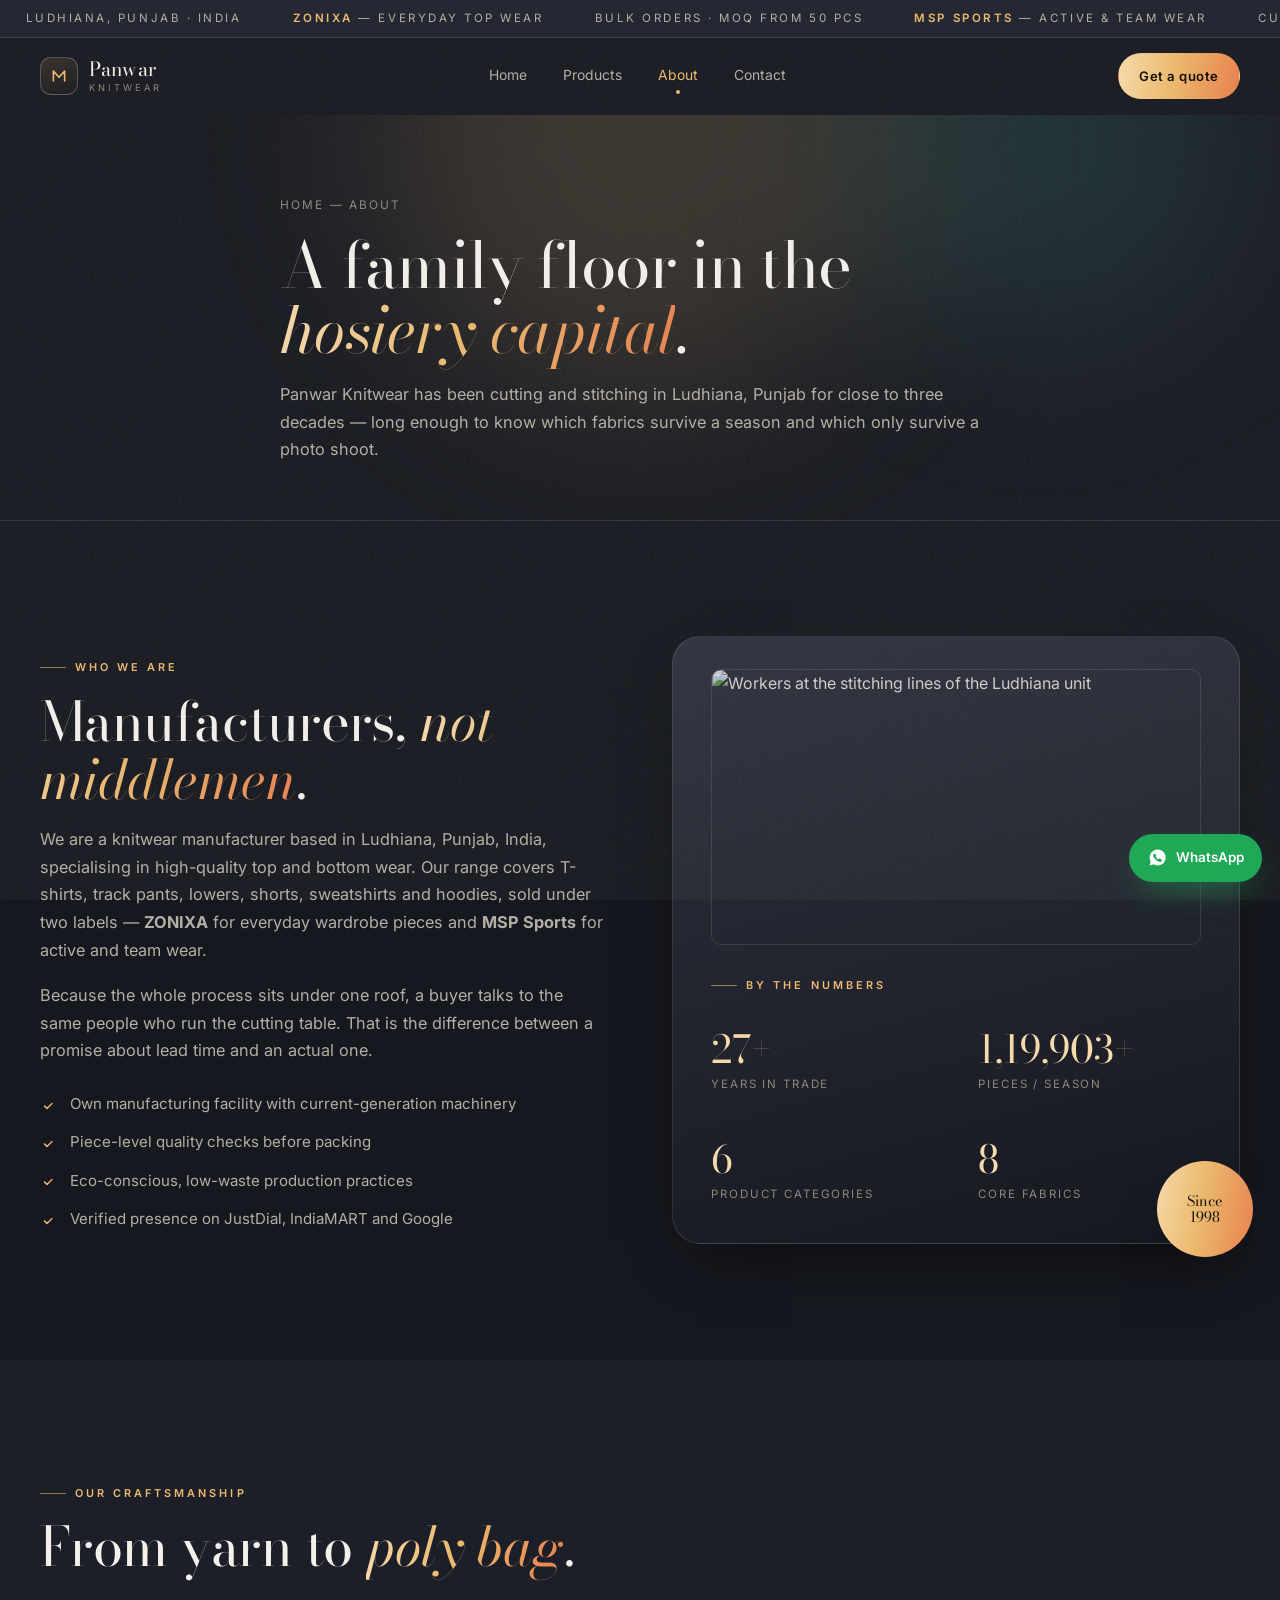
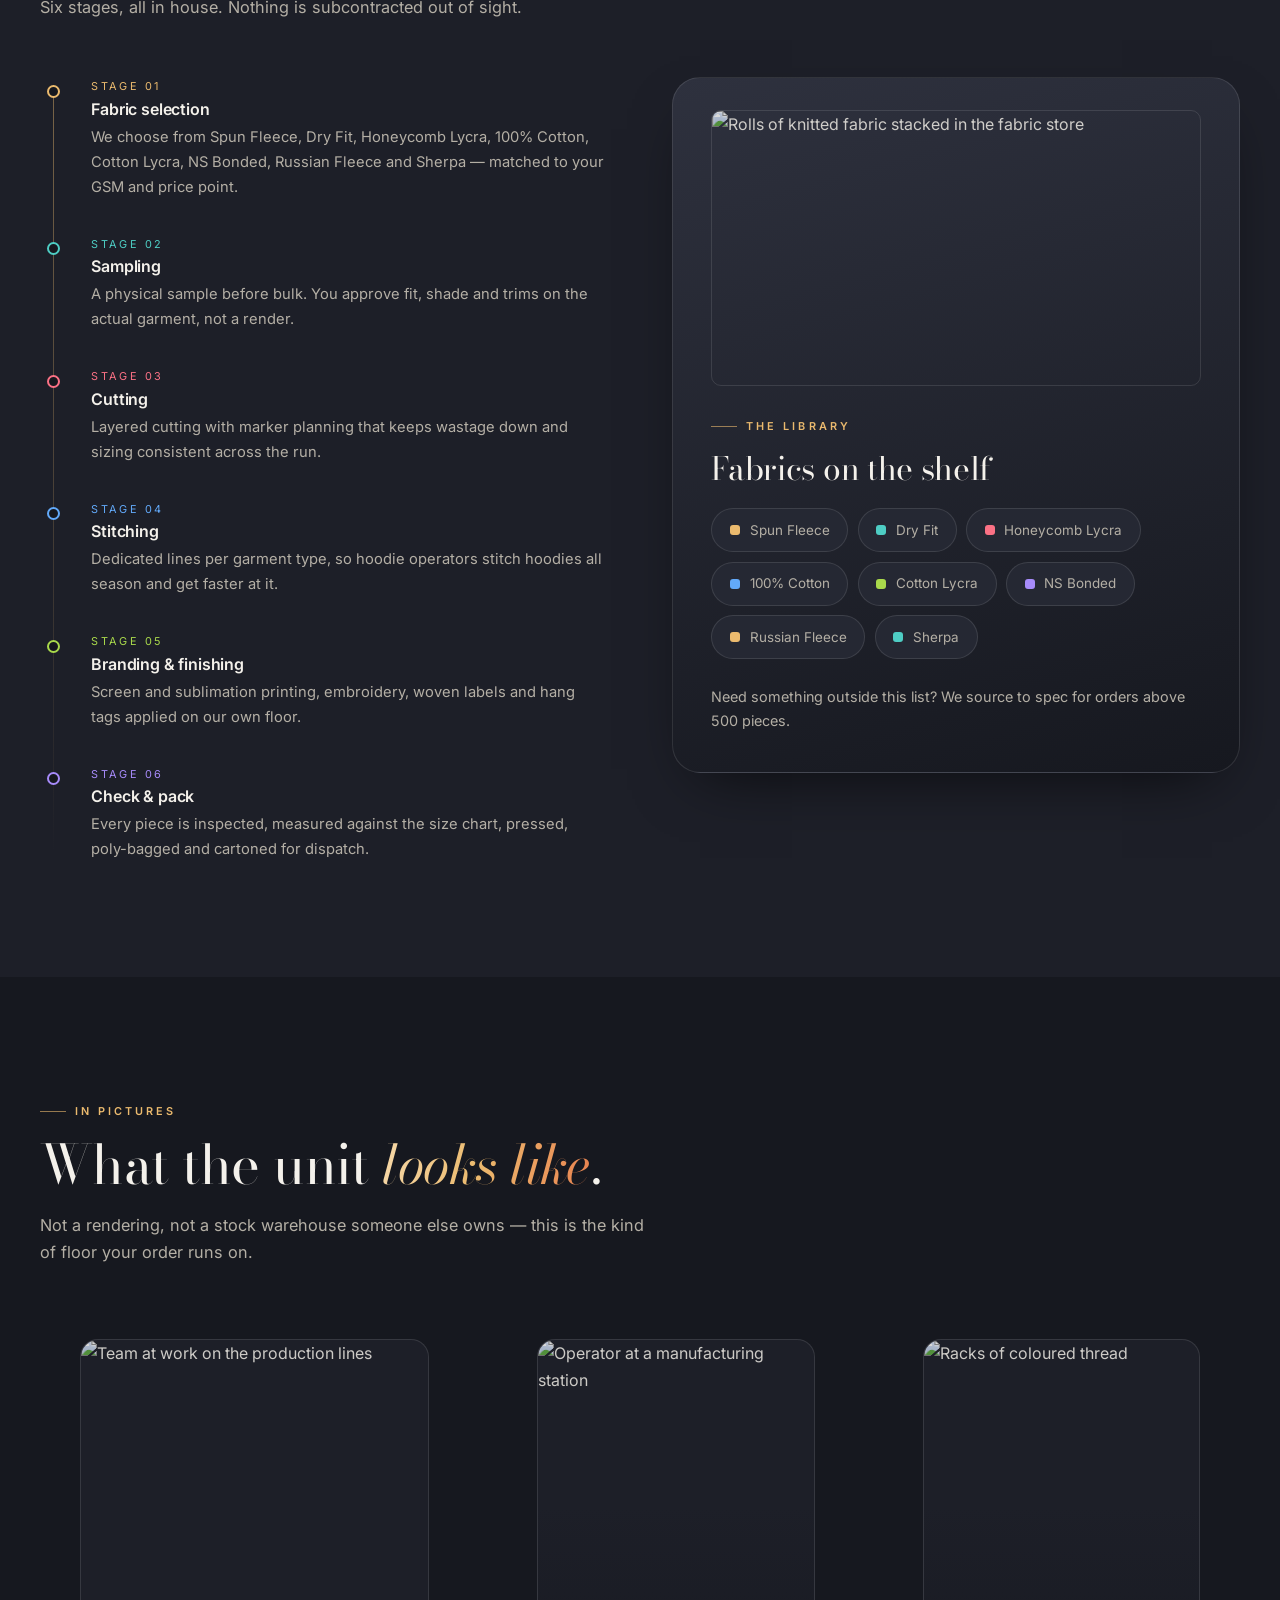
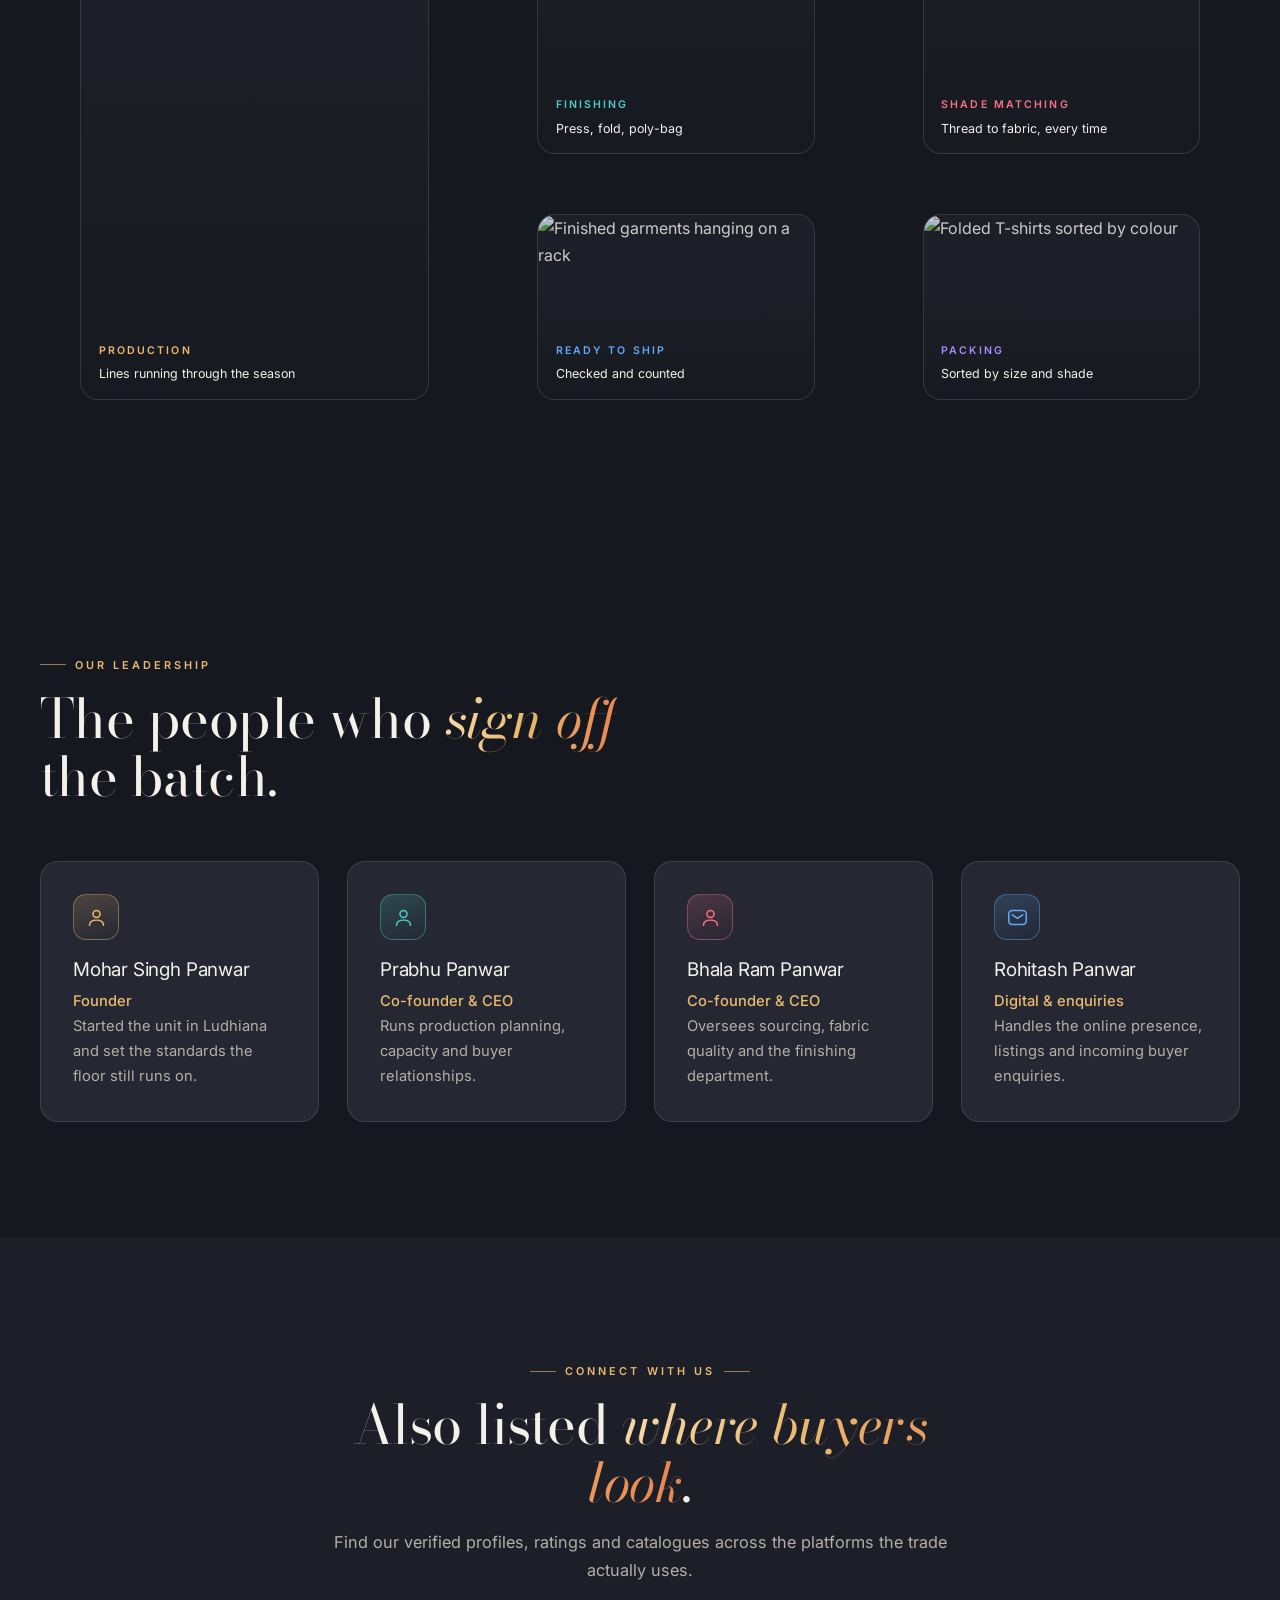
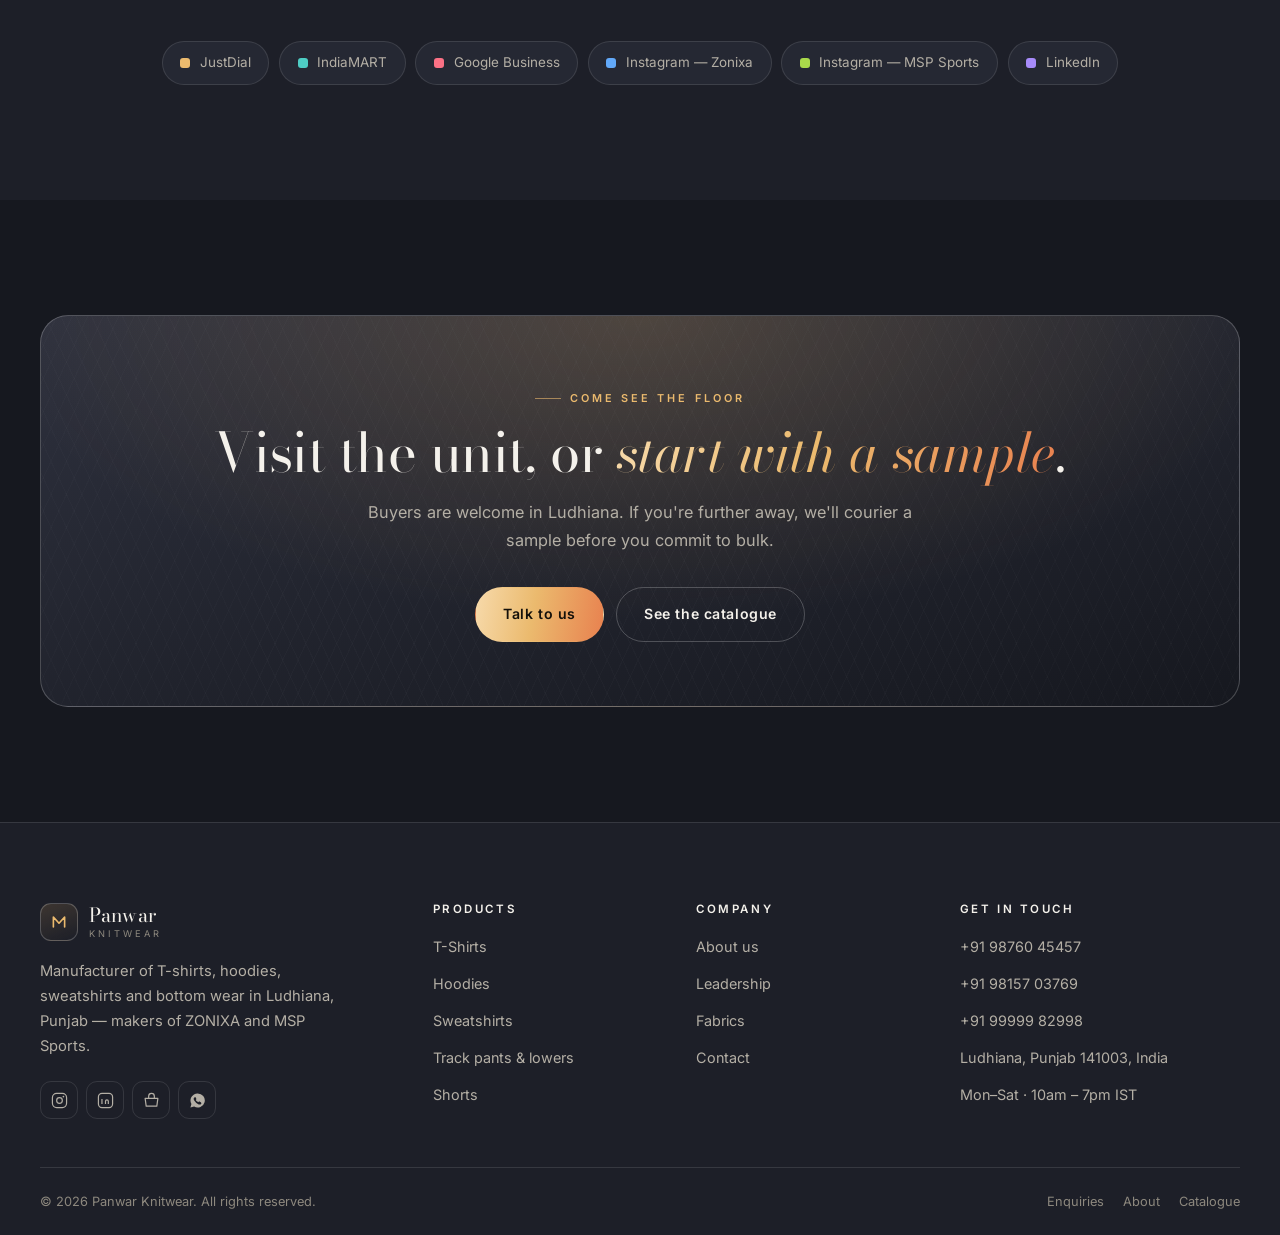
==== commit 78b6f225: "edit" ====
--- a/about.html
+++ b/about.html
@@ -58,6 +58,7 @@
 
     <section class="pagehead">
       <span class="glow glow--1"></span>
+      <span class="glow glow--2"></span>
       <div class="container pagehead__inner">
         <p class="crumbs"><a href="index.html">Home</a> — About</p>
         <h1>A family floor in the <em>hosiery capital</em>.</h1>
@@ -92,6 +93,9 @@
 
         <div class="split__art reveal">
           <div class="panel">
+            <div class="panel__photo">
+              <img src="https://images.pexels.com/photos/31047132/pexels-photo-31047132.jpeg?auto=compress&amp;cs=tinysrgb&amp;w=800" alt="Workers at the stitching lines of the Ludhiana unit" width="800" height="533" loading="lazy" decoding="async" />
+            </div>
             <p class="eyebrow">By the numbers</p>
             <ul class="hero__stats" style="margin-top:1.2rem;padding-top:0;border:0;grid-template-columns:1fr 1fr">
               <li><strong data-count="27" data-suffix="+">0</strong><span>Years in trade</span></li>
@@ -150,6 +154,9 @@
 
           <div class="split__art reveal">
             <div class="panel">
+              <div class="panel__photo">
+                <img src="https://images.pexels.com/photos/236748/pexels-photo-236748.jpeg?auto=compress&amp;cs=tinysrgb&amp;w=800" alt="Rolls of knitted fabric stacked in the fabric store" width="800" height="480" loading="lazy" decoding="async" />
+              </div>
               <p class="eyebrow">The library</p>
               <h3 class="title" style="font-size:clamp(1.4rem,3vw,2rem)">Fabrics on the shelf</h3>
               <ul class="fabrics" style="margin-top:1.4rem">
@@ -171,6 +178,40 @@
       </div>
     </section>
 
+    <!-- ============ FLOOR GALLERY ============ -->
+    <section class="section" id="gallery">
+      <div class="container">
+        <header class="section__head reveal">
+          <span class="eyebrow">In pictures</span>
+          <h2 class="title">What the unit <em>looks like</em>.</h2>
+          <p class="lede">Not a rendering, not a stock warehouse someone else owns — this is the kind of floor your order runs on.</p>
+        </header>
+
+        <div class="gallery reveal">
+          <figure class="shot">
+            <img src="https://images.pexels.com/photos/31047132/pexels-photo-31047132.jpeg?auto=compress&amp;cs=tinysrgb&amp;w=900" alt="Team at work on the production lines" width="900" height="600" loading="lazy" decoding="async" />
+            <figcaption><b>Production</b>Lines running through the season</figcaption>
+          </figure>
+          <figure class="shot">
+            <img src="https://images.pexels.com/photos/31091544/pexels-photo-31091544.jpeg?auto=compress&amp;cs=tinysrgb&amp;w=700" alt="Operator at a manufacturing station" width="700" height="467" loading="lazy" decoding="async" />
+            <figcaption><b>Finishing</b>Press, fold, poly-bag</figcaption>
+          </figure>
+          <figure class="shot">
+            <img src="https://images.pexels.com/photos/15391103/pexels-photo-15391103.jpeg?auto=compress&amp;cs=tinysrgb&amp;w=700" alt="Racks of coloured thread" width="700" height="1050" loading="lazy" decoding="async" />
+            <figcaption><b>Shade matching</b>Thread to fabric, every time</figcaption>
+          </figure>
+          <figure class="shot">
+            <img src="https://images.pexels.com/photos/102129/pexels-photo-102129.jpeg?auto=compress&amp;cs=tinysrgb&amp;w=700" alt="Finished garments hanging on a rack" width="700" height="467" loading="lazy" decoding="async" />
+            <figcaption><b>Ready to ship</b>Checked and counted</figcaption>
+          </figure>
+          <figure class="shot">
+            <img src="https://images.pexels.com/photos/4440566/pexels-photo-4440566.jpeg?auto=compress&amp;cs=tinysrgb&amp;w=700" alt="Folded T-shirts sorted by colour" width="700" height="467" loading="lazy" decoding="async" />
+            <figcaption><b>Packing</b>Sorted by size and shade</figcaption>
+          </figure>
+        </div>
+      </div>
+    </section>
+
     <!-- ============ LEADERSHIP ============ -->
     <section class="section" id="leadership">
       <div class="container">
@@ -180,22 +221,22 @@
         </header>
 
         <div class="grid grid--4">
-          <article class="card reveal">
+          <article class="card reveal" data-tone="gold">
             <span class="card__ico"><svg viewBox="0 0 24 24" width="21" height="21" fill="none" stroke="currentColor" stroke-width="1.7" stroke-linecap="round" stroke-linejoin="round"><circle cx="12" cy="8" r="4"/><path d="M4 21c0-4 3.6-6 8-6s8 2 8 6"/></svg></span>
             <h3>Mohar Singh Panwar</h3>
             <p><strong style="color:var(--gold);font-weight:500">Founder</strong><br>Started the unit in Ludhiana and set the standards the floor still runs on.</p>
           </article>
-          <article class="card reveal">
+          <article class="card reveal" data-tone="teal">
             <span class="card__ico"><svg viewBox="0 0 24 24" width="21" height="21" fill="none" stroke="currentColor" stroke-width="1.7" stroke-linecap="round" stroke-linejoin="round"><circle cx="12" cy="8" r="4"/><path d="M4 21c0-4 3.6-6 8-6s8 2 8 6"/></svg></span>
             <h3>Prabhu Panwar</h3>
             <p><strong style="color:var(--gold);font-weight:500">Co-founder &amp; CEO</strong><br>Runs production planning, capacity and buyer relationships.</p>
           </article>
-          <article class="card reveal">
+          <article class="card reveal" data-tone="coral">
             <span class="card__ico"><svg viewBox="0 0 24 24" width="21" height="21" fill="none" stroke="currentColor" stroke-width="1.7" stroke-linecap="round" stroke-linejoin="round"><circle cx="12" cy="8" r="4"/><path d="M4 21c0-4 3.6-6 8-6s8 2 8 6"/></svg></span>
             <h3>Bhala Ram Panwar</h3>
             <p><strong style="color:var(--gold);font-weight:500">Co-founder &amp; CEO</strong><br>Oversees sourcing, fabric quality and the finishing department.</p>
           </article>
-          <article class="card reveal">
+          <article class="card reveal" data-tone="sky">
             <span class="card__ico"><svg viewBox="0 0 24 24" width="21" height="21" fill="none" stroke="currentColor" stroke-width="1.7" stroke-linecap="round" stroke-linejoin="round"><rect x="2" y="4" width="20" height="16" rx="4"/><path d="m6 9 6 4 6-4"/></svg></span>
             <h3>Rohitash Panwar</h3>
             <p><strong style="color:var(--gold);font-weight:500">Digital &amp; enquiries</strong><br>Handles the online presence, listings and incoming buyer enquiries.</p>
--- a/css/style.css
+++ b/css/style.css
@@ -5,24 +5,34 @@
 
 /* ---------- 1. TOKENS ---------- */
 :root {
-  --bg:          #08080A;
-  --bg-2:        #0D0E12;
-  --surface:     #131419;
-  --surface-2:   #191A21;
-  --line:        rgba(255, 255, 255, 0.08);
-  --line-strong: rgba(255, 255, 255, 0.16);
-
-  --text:        #EFEBE3;
-  --muted:       #9B968C;
-  --dim:         #6B675F;
-
-  --gold:        #E3AC5F;
-  --gold-soft:   #F0CB97;
-  --ember:       #C9683A;
-  --wine:        #6E2B4B;
+  /* Softer charcoal base — dark, but a long way off pure black */
+  --bg:          #16181F;
+  --bg-2:        #1D1F28;
+  --surface:     #252833;
+  --surface-2:   #2E313E;
+  --line:        rgba(255, 255, 255, 0.11);
+  --line-strong: rgba(255, 255, 255, 0.22);
+
+  --text:        #F4F1EB;
+  --muted:       #B4AFA5;
+  --dim:         #8D887E;
+
+  --gold:        #EBBA6E;
+  --gold-soft:   #F7DAAB;
+  --ember:       #E8814F;
+  --wine:        #8A3A60;
+
+  /* Accent set — each block picks one via data-tone, see §1b */
+  --teal:        #4ECDC4;
+  --violet:      #A78BFA;
+  --coral:       #FB7185;
+  --sky:         #62A9F9;
+  --lime:        #A9D94B;
+  --tone:        var(--gold);
 
   --grad-gold:   linear-gradient(100deg, var(--gold-soft), var(--gold) 45%, var(--ember));
-  --grad-fade:   linear-gradient(180deg, transparent, rgba(227,172,95,.09));
+  --grad-fade:   linear-gradient(180deg, transparent, rgba(235,186,110,.10));
+  --grad-tone:   linear-gradient(120deg, var(--tone), color-mix(in srgb, var(--tone) 55%, var(--gold)));
 
   --ff-display: "Bodoni Moda", "Didot", Georgia, serif;
   --ff-body:    "Inter", system-ui, -apple-system, "Segoe UI", sans-serif;
@@ -35,9 +45,20 @@
   --gap:   clamp(1rem, 2.4vw, 1.75rem);
   --sec-y: clamp(4rem, 9vw, 8rem);
 
-  --shadow: 0 24px 60px -28px rgba(0, 0, 0, .9);
+  --shadow: 0 24px 60px -28px rgba(0, 0, 0, .75);
   --ease:   cubic-bezier(.22, .8, .3, 1);
 }
+
+/* ---------- 1b. ACCENT TONES ----------
+   Put data-tone on any card/tile and every accented part of it (icon, border,
+   glow, hover wash) follows that colour instead of the default gold. */
+[data-tone="gold"]   { --tone: var(--gold); }
+[data-tone="teal"]   { --tone: var(--teal); }
+[data-tone="violet"] { --tone: var(--violet); }
+[data-tone="coral"]  { --tone: var(--coral); }
+[data-tone="sky"]    { --tone: var(--sky); }
+[data-tone="lime"]   { --tone: var(--lime); }
+[data-tone="ember"]  { --tone: var(--ember); }
 
 /* ---------- 2. RESET ---------- */
 *, *::before, *::after { box-sizing: border-box; }
@@ -88,7 +109,7 @@
   inset: 0;
   z-index: 9;
   pointer-events: none;
-  opacity: .32;
+  opacity: .18;
   background-image: url("data:image/svg+xml,%3Csvg xmlns='http://www.w3.org/2000/svg' width='140' height='140'%3E%3Cfilter id='n'%3E%3CfeTurbulence type='fractalNoise' baseFrequency='.85' numOctaves='3'/%3E%3C/filter%3E%3Crect width='140' height='140' filter='url(%23n)' opacity='.5'/%3E%3C/svg%3E");
 }
 
@@ -122,20 +143,20 @@
   font-weight: 600;
   letter-spacing: .28em;
   text-transform: uppercase;
-  color: var(--gold);
+  color: var(--tone);
 }
 .eyebrow::before {
   content: "";
   width: 26px;
   height: 1px;
-  background: var(--gold);
+  background: var(--tone);
   opacity: .6;
 }
 .section__head--center .eyebrow::after {
   content: "";
   width: 26px;
   height: 1px;
-  background: var(--gold);
+  background: var(--tone);
   opacity: .6;
 }
 
@@ -330,8 +351,9 @@
     repeating-linear-gradient(65deg,  rgba(255,255,255,.035) 0 1px, transparent 1px 13px);
   mask-image: radial-gradient(90% 70% at 60% 30%, #000 20%, transparent 78%);
 }
-.hero .glow--1 { top: -14%; right: -6%; width: 480px; height: 480px; background: rgba(227,172,95,.16); }
-.hero .glow--2 { bottom: -24%; left: -10%; width: 460px; height: 460px; background: rgba(110,43,75,.30); }
+.hero .glow--1 { top: -14%; right: -6%; width: 480px; height: 480px; background: rgba(235,186,110,.20); }
+.hero .glow--2 { bottom: -24%; left: -10%; width: 460px; height: 460px; background: rgba(78,205,196,.16); }
+.hero .glow--3 { top: 30%; left: 34%; width: 380px; height: 380px; background: rgba(167,139,250,.14); }
 
 .hero__inner {
   position: relative; z-index: 1;
@@ -402,10 +424,42 @@
   overflow: hidden;
 }
 .hero__frame::before {
+  content: ""; position: absolute; inset: 0; z-index: 2; pointer-events: none;
+  background: repeating-linear-gradient(90deg, rgba(255,255,255,.03) 0 1px, transparent 1px 26px);
+}
+.hero__hoodie { position: relative; }
+
+/* main hero photograph + the smaller inset shot overlapping its corner */
+.hero__photo {
+  position: relative;
+  aspect-ratio: 4 / 5;
+  border-radius: var(--r);
+  overflow: hidden;
+  border: 1px solid var(--line);
+}
+.hero__photo img {
+  width: 100%; height: 100%; object-fit: cover;
+  filter: saturate(.9) brightness(.88);
+  animation: heroIn 1.2s var(--ease) both;
+}
+.hero__photo::after {
   content: ""; position: absolute; inset: 0;
-  background: repeating-linear-gradient(90deg, rgba(255,255,255,.03) 0 1px, transparent 1px 26px);
-}
-.hero__hoodie { position: relative; }
+  background: linear-gradient(200deg, transparent 40%, color-mix(in srgb, var(--bg) 70%, transparent));
+}
+@keyframes heroIn { from { transform: scale(1.08); opacity: 0; } }
+
+.hero__inset {
+  position: absolute; z-index: 3;
+  left: -10%; bottom: 12%;
+  width: 46%;
+  border-radius: var(--r-sm);
+  overflow: hidden;
+  border: 1px solid var(--line-strong);
+  box-shadow: var(--shadow);
+  aspect-ratio: 4 / 3;
+  animation: bob 7s ease-in-out infinite;
+}
+.hero__inset img { width: 100%; height: 100%; object-fit: cover; filter: saturate(.9) brightness(.9); }
 
 .chip-float {
   position: absolute; z-index: 2;
@@ -460,10 +514,15 @@
 }
 .card::after {
   content: ""; position: absolute; inset: 0;
-  background: var(--grad-fade); opacity: 0;
+  background: linear-gradient(180deg, transparent, color-mix(in srgb, var(--tone) 14%, transparent));
+  opacity: 0;
   transition: opacity .4s; pointer-events: none;
 }
-.card:hover { transform: translateY(-6px); border-color: var(--line-strong); }
+.card:hover {
+  transform: translateY(-6px);
+  border-color: color-mix(in srgb, var(--tone) 55%, transparent);
+  box-shadow: 0 20px 44px -26px color-mix(in srgb, var(--tone) 70%, transparent);
+}
 .card:hover::after { opacity: 1; }
 
 .card h3 { position: relative; z-index: 1; font-size: 1.18rem; margin-bottom: .55rem; }
@@ -473,15 +532,23 @@
   position: relative; z-index: 1;
   display: grid; place-items: center;
   width: 46px; height: 46px; margin-bottom: 1.2rem;
-  border: 1px solid var(--line-strong); border-radius: 13px;
-  color: var(--gold);
-  background: linear-gradient(160deg, rgba(227,172,95,.14), transparent);
+  border: 1px solid color-mix(in srgb, var(--tone) 40%, transparent);
+  border-radius: 13px;
+  color: var(--tone);
+  background: linear-gradient(160deg, color-mix(in srgb, var(--tone) 20%, transparent), transparent);
+  transition: transform .4s var(--ease), background .3s;
+}
+.card:hover .card__ico {
+  transform: translateY(-2px) rotate(-4deg);
+  background: linear-gradient(160deg, color-mix(in srgb, var(--tone) 34%, transparent), transparent);
 }
 .card__num {
   position: absolute; top: 1rem; right: 1.2rem;
   font-family: var(--ff-display); font-size: 2.6rem;
-  color: rgba(255,255,255,.05);
-}
+  color: rgba(255,255,255,.06);
+  transition: color .35s;
+}
+.card:hover .card__num { color: color-mix(in srgb, var(--tone) 30%, transparent); }
 
 .grid--3 { grid-template-columns: repeat(auto-fit, minmax(260px, 1fr)); }
 .grid--4 { grid-template-columns: repeat(auto-fit, minmax(224px, 1fr)); }
@@ -496,17 +563,32 @@
   overflow: hidden;
   transition: transform .45s var(--ease), border-color .35s;
 }
-.brand:hover { transform: translateY(-6px); border-color: var(--line-strong); }
-.brand--zonixa {
+.brand:hover {
+  transform: translateY(-6px);
+  border-color: color-mix(in srgb, var(--tone) 60%, transparent);
+}
+.brand > * { position: relative; z-index: 2; }
+
+/* photograph sits behind, with a tone-washed scrim so the copy stays readable */
+.brand__photo {
+  position: absolute; inset: 0; z-index: 0;
+  width: 100%; height: 100%;
+  object-fit: cover;
+  opacity: .38;
+  filter: saturate(.85);
+  transition: transform .8s var(--ease), opacity .5s;
+}
+.brand:hover .brand__photo { transform: scale(1.06); opacity: .5; }
+.brand::before {
+  content: ""; position: absolute; inset: 0; z-index: 1;
   background:
-    radial-gradient(110% 80% at 85% 5%, rgba(227,172,95,.22), transparent 60%),
-    linear-gradient(160deg, #17140F, var(--bg-2));
-}
-.brand--msp {
-  background:
-    radial-gradient(110% 80% at 85% 5%, rgba(110,43,75,.34), transparent 60%),
-    linear-gradient(160deg, #150F14, var(--bg-2));
-}
+    radial-gradient(120% 90% at 85% 0%, color-mix(in srgb, var(--tone) 34%, transparent), transparent 62%),
+    linear-gradient(165deg, color-mix(in srgb, var(--bg) 62%, transparent), var(--bg) 88%);
+}
+
+.brand--zonixa { --tone: var(--gold); }
+.brand--msp    { --tone: var(--violet); }
+
 .brand__tag {
   font-size: .68rem; letter-spacing: .3em; text-transform: uppercase; color: var(--dim);
 }
@@ -519,30 +601,68 @@
 .brand__list { margin-top: 1.4rem; display: flex; flex-wrap: wrap; gap: .45rem; }
 .brand__list li {
   padding: .32rem .8rem;
-  border: 1px solid var(--line-strong); border-radius: 999px;
+  border: 1px solid color-mix(in srgb, var(--tone) 45%, transparent);
+  border-radius: 999px;
   font-size: .72rem; color: var(--muted);
-}
-.brand .link-arrow { margin-top: auto; padding-top: 1.6rem; }
+  transition: background .25s, color .25s;
+}
+.brand__list li:hover { background: color-mix(in srgb, var(--tone) 20%, transparent); color: var(--text); }
+.brand .link-arrow { margin-top: auto; padding-top: 1.6rem; color: var(--tone); }
 
 /* Category cards */
 .cat {
   position: relative;
-  display: block; padding: 1.5rem;
+  display: block;
   border: 1px solid var(--line); border-radius: var(--r);
   background: linear-gradient(170deg, var(--surface), var(--bg-2));
-  transition: transform .45s var(--ease), border-color .35s;
-  overflow: hidden;
-}
-.cat:hover { transform: translateY(-6px); border-color: var(--gold); }
+  transition: transform .45s var(--ease), border-color .35s, box-shadow .45s;
+  overflow: hidden;
+}
+.cat:hover {
+  transform: translateY(-6px);
+  border-color: var(--tone);
+  box-shadow: 0 22px 46px -26px color-mix(in srgb, var(--tone) 80%, transparent);
+}
+
+/* photo thumbnail with the line-art badge floating on top */
+.cat__photo {
+  position: relative;
+  aspect-ratio: 16 / 11;
+  overflow: hidden;
+  background: var(--bg-2);
+}
+.cat__photo img {
+  width: 100%; height: 100%;
+  object-fit: cover;
+  filter: saturate(.8) brightness(.78);
+  transition: transform .7s var(--ease), filter .5s;
+}
+.cat:hover .cat__photo img { transform: scale(1.08); filter: saturate(1.05) brightness(.92); }
+.cat__photo::after {
+  content: ""; position: absolute; inset: 0;
+  background: linear-gradient(180deg,
+    color-mix(in srgb, var(--tone) 18%, transparent),
+    color-mix(in srgb, var(--bg) 88%, transparent) 92%);
+}
 .cat__art {
+  position: absolute; right: .8rem; bottom: .7rem; z-index: 2;
   display: grid; place-items: center;
-  height: 132px; margin-bottom: 1.1rem;
-  color: var(--gold); opacity: .85;
+  width: 54px; height: 54px;
+  border-radius: 14px;
+  border: 1px solid color-mix(in srgb, var(--tone) 45%, transparent);
+  background: color-mix(in srgb, var(--bg) 78%, transparent);
+  backdrop-filter: blur(6px);
+  color: var(--tone);
   transition: transform .5s var(--ease);
 }
-.cat:hover .cat__art { transform: scale(1.07) rotate(-2deg); }
-.cat h3 { font-family: var(--ff-body); font-size: 1rem; font-weight: 600; }
-.cat span { font-size: .78rem; color: var(--dim); }
+.cat__art svg { width: 30px; height: auto; }
+.cat:hover .cat__art { transform: scale(1.1) rotate(-5deg); }
+
+.cat__body { padding: 1.1rem 1.3rem 1.4rem; }
+.cat h3 { font-family: var(--ff-body); font-size: 1rem; font-weight: 600; transition: color .25s; }
+.cat:hover h3 { color: var(--tone); }
+/* scoped to __body so it does not out-specify .cat__art's tone colour */
+.cat__body span { font-size: .78rem; color: var(--dim); }
 
 /* Product cards */
 .grid--products { grid-template-columns: repeat(auto-fill, minmax(250px, 1fr)); }
@@ -554,28 +674,55 @@
   overflow: hidden;
   transition: transform .45s var(--ease), border-color .35s;
 }
-.product:hover { transform: translateY(-6px); border-color: var(--line-strong); }
+.product:hover {
+  transform: translateY(-6px);
+  border-color: color-mix(in srgb, var(--tone) 55%, transparent);
+  box-shadow: 0 22px 46px -26px color-mix(in srgb, var(--tone) 75%, transparent);
+}
 
 .product__media {
   position: relative;
   aspect-ratio: 4 / 5;
+  background: linear-gradient(165deg, var(--surface-2), var(--bg-2));
+  border-bottom: 1px solid var(--line);
+  overflow: hidden;
+}
+.product__media img {
+  width: 100%; height: 100%;
+  object-fit: cover;
+  filter: saturate(.88) brightness(.86);
+  transition: transform .7s var(--ease), filter .5s;
+}
+.product:hover .product__media img { transform: scale(1.06); filter: saturate(1.05) brightness(1); }
+.product__media::after {
+  content: ""; position: absolute; inset: 0; pointer-events: none;
+  background: linear-gradient(180deg,
+    transparent 45%,
+    color-mix(in srgb, var(--bg) 72%, transparent));
+}
+
+/* line-art glyph keeps the garment type readable at a glance */
+.product__glyph {
+  position: absolute; right: .7rem; bottom: .7rem; z-index: 2;
   display: grid; place-items: center;
-  background: linear-gradient(165deg, var(--surface-2), #0B0C10);
-  border-bottom: 1px solid var(--line);
-  overflow: hidden;
-}
-.product__media::before {
-  content: ""; position: absolute; inset: 0;
-  background: repeating-linear-gradient(45deg, rgba(255,255,255,.025) 0 1px, transparent 1px 9px);
-}
-.product__media svg { width: 70%; height: auto; position: relative; z-index: 1; transition: transform .5s var(--ease); }
-.product:hover .product__media svg { transform: scale(1.06); }
+  width: 46px; height: 46px; border-radius: 13px;
+  border: 1px solid color-mix(in srgb, var(--tone) 45%, transparent);
+  background: color-mix(in srgb, var(--bg) 76%, transparent);
+  backdrop-filter: blur(6px);
+  color: var(--tone);
+  transition: transform .5s var(--ease);
+}
+.product__glyph svg { width: 26px; height: auto; }
+.product:hover .product__glyph { transform: scale(1.08) rotate(-5deg); }
 
 .product__badge {
   position: absolute; top: .8rem; left: .8rem; z-index: 2;
   padding: .28rem .7rem; border-radius: 999px;
-  background: rgba(8,8,10,.75); border: 1px solid var(--line-strong);
-  font-size: .64rem; letter-spacing: .16em; text-transform: uppercase; color: var(--gold);
+  background: color-mix(in srgb, var(--bg) 72%, transparent);
+  backdrop-filter: blur(6px);
+  border: 1px solid color-mix(in srgb, var(--tone) 55%, transparent);
+  font-size: .64rem; letter-spacing: .16em; text-transform: uppercase;
+  color: var(--tone);
 }
 
 .product__body { padding: 1.2rem 1.25rem 1.4rem; display: flex; flex-direction: column; flex: 1; }
@@ -585,6 +732,11 @@
 .product__meta li {
   padding: .24rem .62rem; border: 1px solid var(--line); border-radius: 999px;
   font-size: .68rem; color: var(--muted);
+  transition: border-color .25s, color .25s;
+}
+.product:hover .product__meta li {
+  border-color: color-mix(in srgb, var(--tone) 38%, transparent);
+  color: var(--text);
 }
 .product__foot {
   margin-top: auto; padding-top: 1.1rem;
@@ -596,7 +748,7 @@
   background: transparent; font-size: .76rem; font-weight: 600; cursor: pointer;
   transition: background .25s, border-color .25s, color .25s;
 }
-.product__ask:hover { background: var(--gold); border-color: var(--gold); color: #14100A; }
+.product__ask:hover { background: var(--tone); border-color: var(--tone); color: #14100A; }
 
 /* Filters */
 .filters { display: flex; flex-wrap: wrap; gap: .5rem; margin-bottom: 2rem; }
@@ -605,10 +757,18 @@
   border: 1px solid var(--line); border-radius: 999px;
   background: transparent; color: var(--muted);
   font-size: .82rem; cursor: pointer;
-  transition: color .25s, border-color .25s, background .25s;
-}
-.filter:hover { color: var(--text); border-color: var(--line-strong); }
-.filter.is-active { background: var(--gold); border-color: var(--gold); color: #14100A; font-weight: 600; }
+  transition: color .25s, border-color .25s, background .25s, transform .3s var(--ease);
+}
+.filter:hover {
+  color: var(--tone);
+  border-color: var(--tone);
+  background: color-mix(in srgb, var(--tone) 12%, transparent);
+  transform: translateY(-2px);
+}
+.filter.is-active {
+  background: var(--tone); border-color: var(--tone);
+  color: #14100A; font-weight: 600;
+}
 
 .grid__empty { color: var(--dim); text-align: center; padding: 2rem 0; }
 
@@ -622,10 +782,24 @@
   font-size: .84rem; color: var(--muted);
   transition: border-color .3s, color .3s, transform .3s var(--ease);
 }
-.fabric:hover { border-color: var(--gold); color: var(--text); transform: translateY(-3px); }
+.fabric:hover {
+  border-color: var(--tone); color: var(--text); transform: translateY(-3px);
+  background: color-mix(in srgb, var(--tone) 12%, var(--surface));
+}
 .fabric i {
-  width: 10px; height: 10px; border-radius: 3px; background: var(--grad-gold);
-}
+  width: 10px; height: 10px; border-radius: 3px;
+  background: var(--tone);
+  transition: transform .3s var(--ease);
+}
+.fabric:hover i { transform: rotate(45deg) scale(1.15); }
+
+/* the swatch list cycles through the accent set so it reads as a colour card */
+.fabrics > :nth-child(6n + 1) { --tone: var(--gold); }
+.fabrics > :nth-child(6n + 2) { --tone: var(--teal); }
+.fabrics > :nth-child(6n + 3) { --tone: var(--coral); }
+.fabrics > :nth-child(6n + 4) { --tone: var(--sky); }
+.fabrics > :nth-child(6n + 5) { --tone: var(--lime); }
+.fabrics > :nth-child(6n + 6) { --tone: var(--violet); }
 
 /* ---------- 11. SPLIT / ABOUT ---------- */
 .split {
@@ -677,13 +851,25 @@
 .timeline li::before {
   content: ""; position: absolute; left: 7px; top: .45rem;
   width: 13px; height: 13px; border-radius: 50%;
-  background: var(--bg); border: 2px solid var(--gold);
+  background: var(--bg); border: 2px solid var(--tone);
+  transition: box-shadow .3s, transform .3s var(--ease);
+}
+.timeline li:hover::before {
+  transform: scale(1.25);
+  box-shadow: 0 0 0 6px color-mix(in srgb, var(--tone) 18%, transparent);
 }
 .timeline h3 { font-family: var(--ff-body); font-size: 1rem; font-weight: 600; }
 .timeline span {
   display: block; margin-bottom: .3rem;
-  font-size: .68rem; letter-spacing: .22em; text-transform: uppercase; color: var(--gold);
-}
+  font-size: .68rem; letter-spacing: .22em; text-transform: uppercase; color: var(--tone);
+}
+
+.timeline li:nth-child(6n + 1) { --tone: var(--gold); }
+.timeline li:nth-child(6n + 2) { --tone: var(--teal); }
+.timeline li:nth-child(6n + 3) { --tone: var(--coral); }
+.timeline li:nth-child(6n + 4) { --tone: var(--sky); }
+.timeline li:nth-child(6n + 5) { --tone: var(--lime); }
+.timeline li:nth-child(6n + 6) { --tone: var(--violet); }
 .timeline p { margin-top: .4rem; color: var(--muted); font-size: .92rem; }
 
 /* ---------- 13. QUOTE ---------- */
@@ -762,16 +948,121 @@
   background: var(--surface);
   transition: border-color .3s, transform .35s var(--ease);
 }
-.contact-item:hover { border-color: var(--line-strong); transform: translateX(4px); }
+.contact-item:hover {
+  border-color: color-mix(in srgb, var(--tone) 55%, transparent);
+  transform: translateX(4px);
+}
 .contact-item__ico {
   flex: none; display: grid; place-items: center;
   width: 40px; height: 40px; border-radius: 11px;
-  color: var(--gold); border: 1px solid var(--line-strong);
-  background: linear-gradient(160deg, rgba(227,172,95,.14), transparent);
+  color: var(--tone);
+  border: 1px solid color-mix(in srgb, var(--tone) 40%, transparent);
+  background: linear-gradient(160deg, color-mix(in srgb, var(--tone) 20%, transparent), transparent);
 }
 .contact-item span { display: block; font-size: .7rem; letter-spacing: .2em; text-transform: uppercase; color: var(--dim); }
 .contact-item strong { display: block; margin-top: .25rem; font-weight: 500; }
-.contact-item strong a:hover { color: var(--gold); }
+.contact-item strong a:hover { color: var(--tone); }
+
+.contact-list > :nth-child(6n + 1) { --tone: var(--gold); }
+.contact-list > :nth-child(6n + 2) { --tone: var(--teal); }
+.contact-list > :nth-child(6n + 3) { --tone: var(--coral); }
+.contact-list > :nth-child(6n + 4) { --tone: var(--lime); }
+.contact-list > :nth-child(6n + 5) { --tone: var(--sky); }
+.contact-list > :nth-child(6n + 6) { --tone: var(--violet); }
+
+/* ---------- 16b. PHOTOGRAPHY ---------- */
+.shot {
+  position: relative;
+  display: block;
+  border: 1px solid var(--line);
+  border-radius: var(--r);
+  overflow: hidden;
+  background: var(--bg-2);
+}
+.shot img {
+  width: 100%; height: 100%;
+  object-fit: cover;
+  filter: saturate(.85) brightness(.84);
+  transition: transform .8s var(--ease), filter .5s;
+}
+.shot:hover img { transform: scale(1.06); filter: saturate(1.05) brightness(.98); }
+.shot::after {
+  content: ""; position: absolute; inset: 0; pointer-events: none;
+  background: linear-gradient(180deg, transparent 40%, color-mix(in srgb, var(--bg) 82%, transparent));
+}
+.shot figcaption {
+  position: absolute; left: 0; right: 0; bottom: 0; z-index: 1;
+  padding: .9rem 1.1rem;
+  font-size: .78rem; color: var(--text);
+}
+.shot figcaption b {
+  display: block;
+  font-size: .66rem; letter-spacing: .2em; text-transform: uppercase;
+  color: var(--tone); font-weight: 600; margin-bottom: .2rem;
+}
+
+/* home gallery — a tall lead shot beside a 2×2 of detail shots */
+.gallery {
+  display: grid;
+  grid-template-columns: 1.2fr 1fr 1fr;
+  grid-auto-rows: minmax(150px, auto);
+  gap: var(--gap);
+}
+.gallery > :nth-child(1) { grid-row: span 2; --tone: var(--gold); }
+.gallery > :nth-child(2) { --tone: var(--teal); }
+.gallery > :nth-child(3) { --tone: var(--coral); }
+.gallery > :nth-child(4) { --tone: var(--sky); }
+.gallery > :nth-child(5) { --tone: var(--violet); }
+
+.panel__photo {
+  margin: -0.4rem 0 1.4rem;
+  border-radius: var(--r-sm);
+  overflow: hidden;
+  border: 1px solid var(--line);
+  aspect-ratio: 16 / 9;
+}
+.panel__photo img {
+  width: 100%; height: 100%; object-fit: cover;
+  filter: saturate(.85) brightness(.85);
+  transition: transform .8s var(--ease), filter .5s;
+}
+.panel:hover .panel__photo img { transform: scale(1.05); filter: saturate(1) brightness(.95); }
+
+/* ---------- 16c. FAQ ---------- */
+.faq { display: grid; gap: .8rem; max-width: 820px; }
+.faq details {
+  border: 1px solid var(--line);
+  border-radius: var(--r);
+  background: var(--surface);
+  overflow: hidden;
+  transition: border-color .3s, background .3s;
+}
+.faq details[open] { border-color: color-mix(in srgb, var(--tone) 50%, transparent); }
+.faq summary {
+  display: flex; align-items: center; gap: .9rem;
+  padding: 1.1rem 1.3rem;
+  cursor: pointer;
+  font-weight: 600; font-size: .98rem;
+  list-style: none;
+  transition: color .25s;
+}
+.faq summary::-webkit-details-marker { display: none; }
+.faq summary:hover { color: var(--tone); }
+.faq summary::after {
+  content: "+";
+  margin-left: auto;
+  font-size: 1.3rem; line-height: 1;
+  color: var(--tone);
+  transition: transform .3s var(--ease);
+}
+.faq details[open] summary::after { transform: rotate(45deg); }
+.faq p { padding: 0 1.3rem 1.3rem; color: var(--muted); font-size: .93rem; }
+
+.faq > :nth-child(5n + 1) { --tone: var(--gold); }
+.faq > :nth-child(5n + 2) { --tone: var(--teal); }
+.faq > :nth-child(5n + 3) { --tone: var(--coral); }
+.faq > :nth-child(5n + 4) { --tone: var(--sky); }
+.faq > :nth-child(5n + 5) { --tone: var(--violet); }
 
 /* ---------- 17. FOOTER ---------- */
 .footer {
@@ -858,7 +1149,8 @@
   padding-block: clamp(3rem, 7vw, 5rem) clamp(2.2rem, 5vw, 3.5rem);
   border-bottom: 1px solid var(--line);
 }
-.pagehead .glow--1 { top: -60%; left: 30%; width: 520px; height: 520px; background: rgba(227,172,95,.13); }
+.pagehead .glow--1 { top: -60%; left: 30%; width: 520px; height: 520px; background: rgba(235,186,110,.16); }
+.pagehead .glow--2 { top: -40%; right: 4%;  width: 380px; height: 380px; background: rgba(78,205,196,.13); }
 .pagehead__inner { position: relative; z-index: 1; max-width: 720px; }
 .crumbs { font-size: .74rem; letter-spacing: .18em; text-transform: uppercase; color: var(--dim); margin-bottom: 1.1rem; }
 .crumbs a:hover { color: var(--gold); }
@@ -884,6 +1176,8 @@
 @media (max-width: 980px) {
   .hero__inner { grid-template-columns: 1fr; }
   .hero__art { max-width: 460px; margin-inline: auto; }
+  .gallery { grid-template-columns: 1fr 1fr; }
+  .gallery > :nth-child(1) { grid-row: span 1; }
   .split, .split--flip .split__art { grid-template-columns: 1fr; order: 0; }
   .footer__grid { grid-template-columns: 1fr 1fr; }
 }
@@ -922,6 +1216,8 @@
 @media (max-width: 520px) {
   .footer__grid { grid-template-columns: 1fr; }
   .footer__bottom { justify-content: center; text-align: center; }
+  .gallery { grid-template-columns: 1fr; }
+  .hero__inset { left: auto; right: -4%; width: 52%; }
   .chip-float { display: none; }
   .wa-float span { display: none; }
   .wa-float { padding: .9rem; }
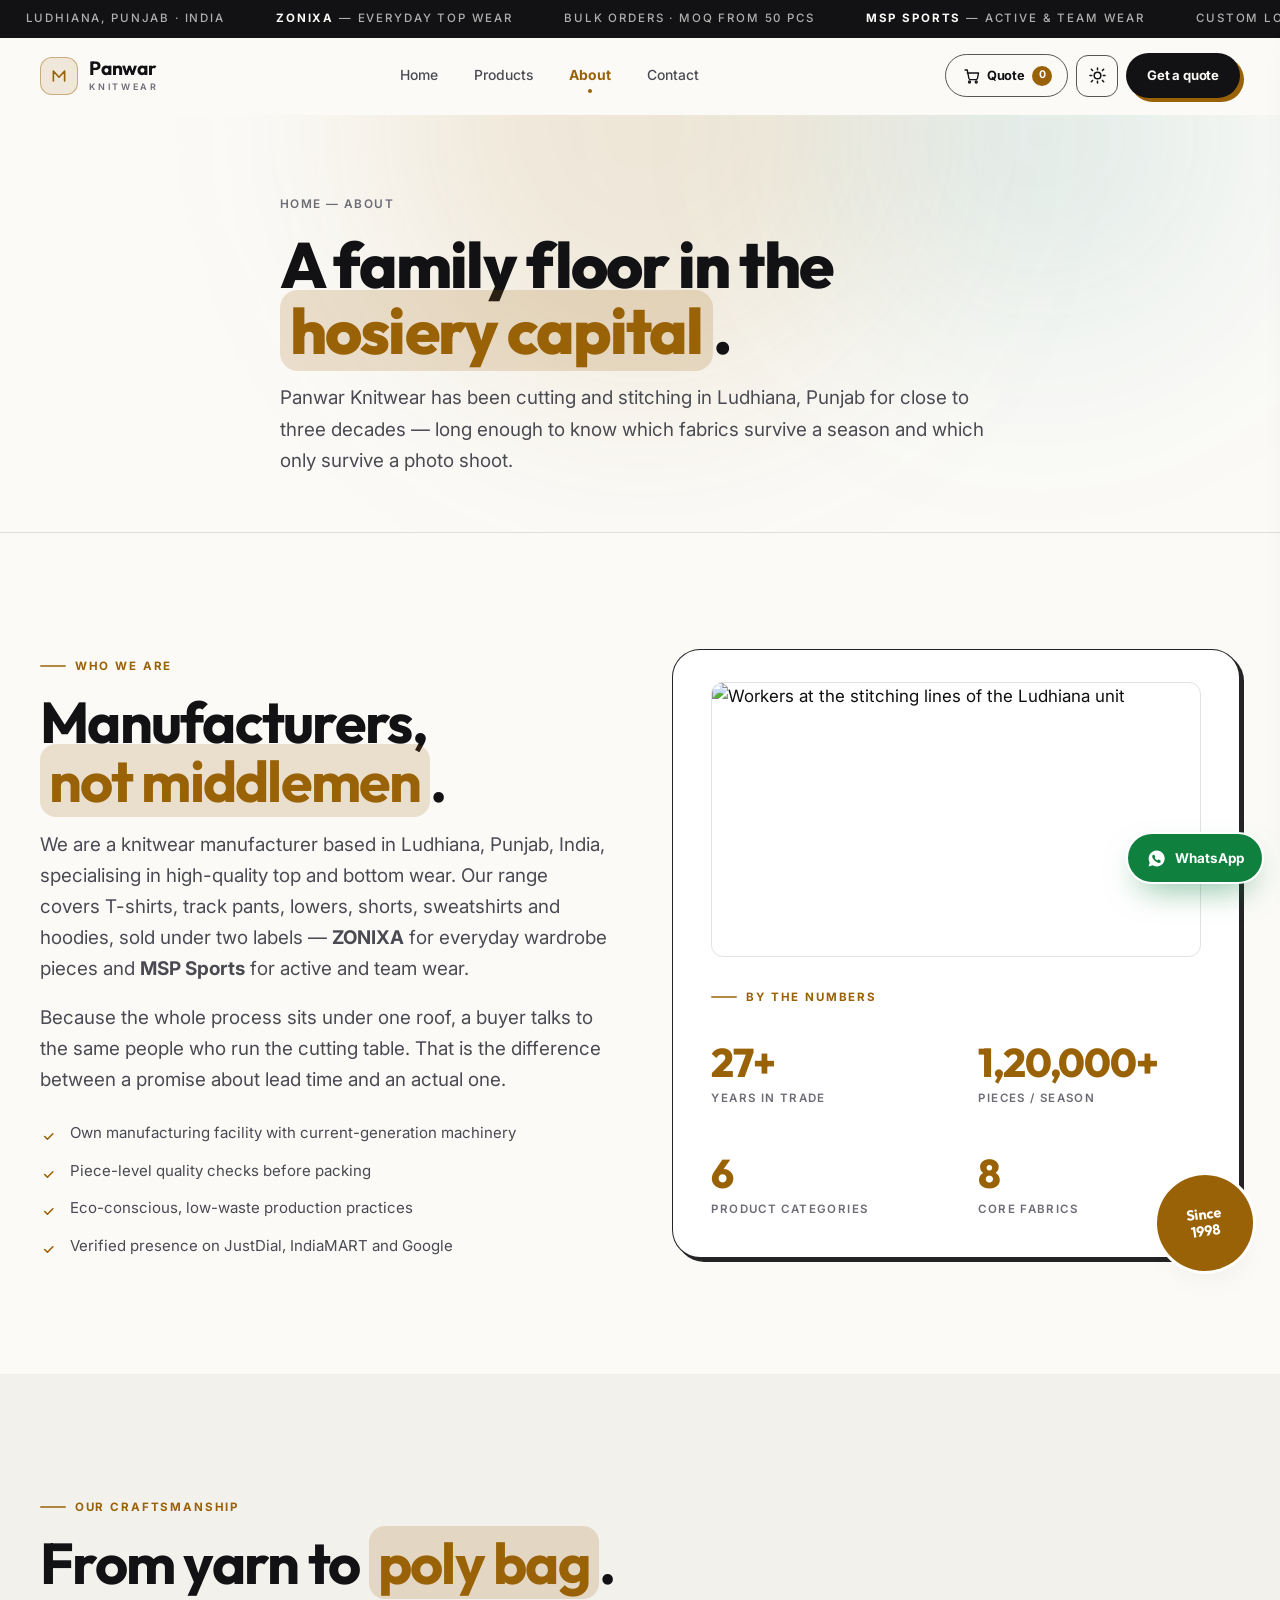
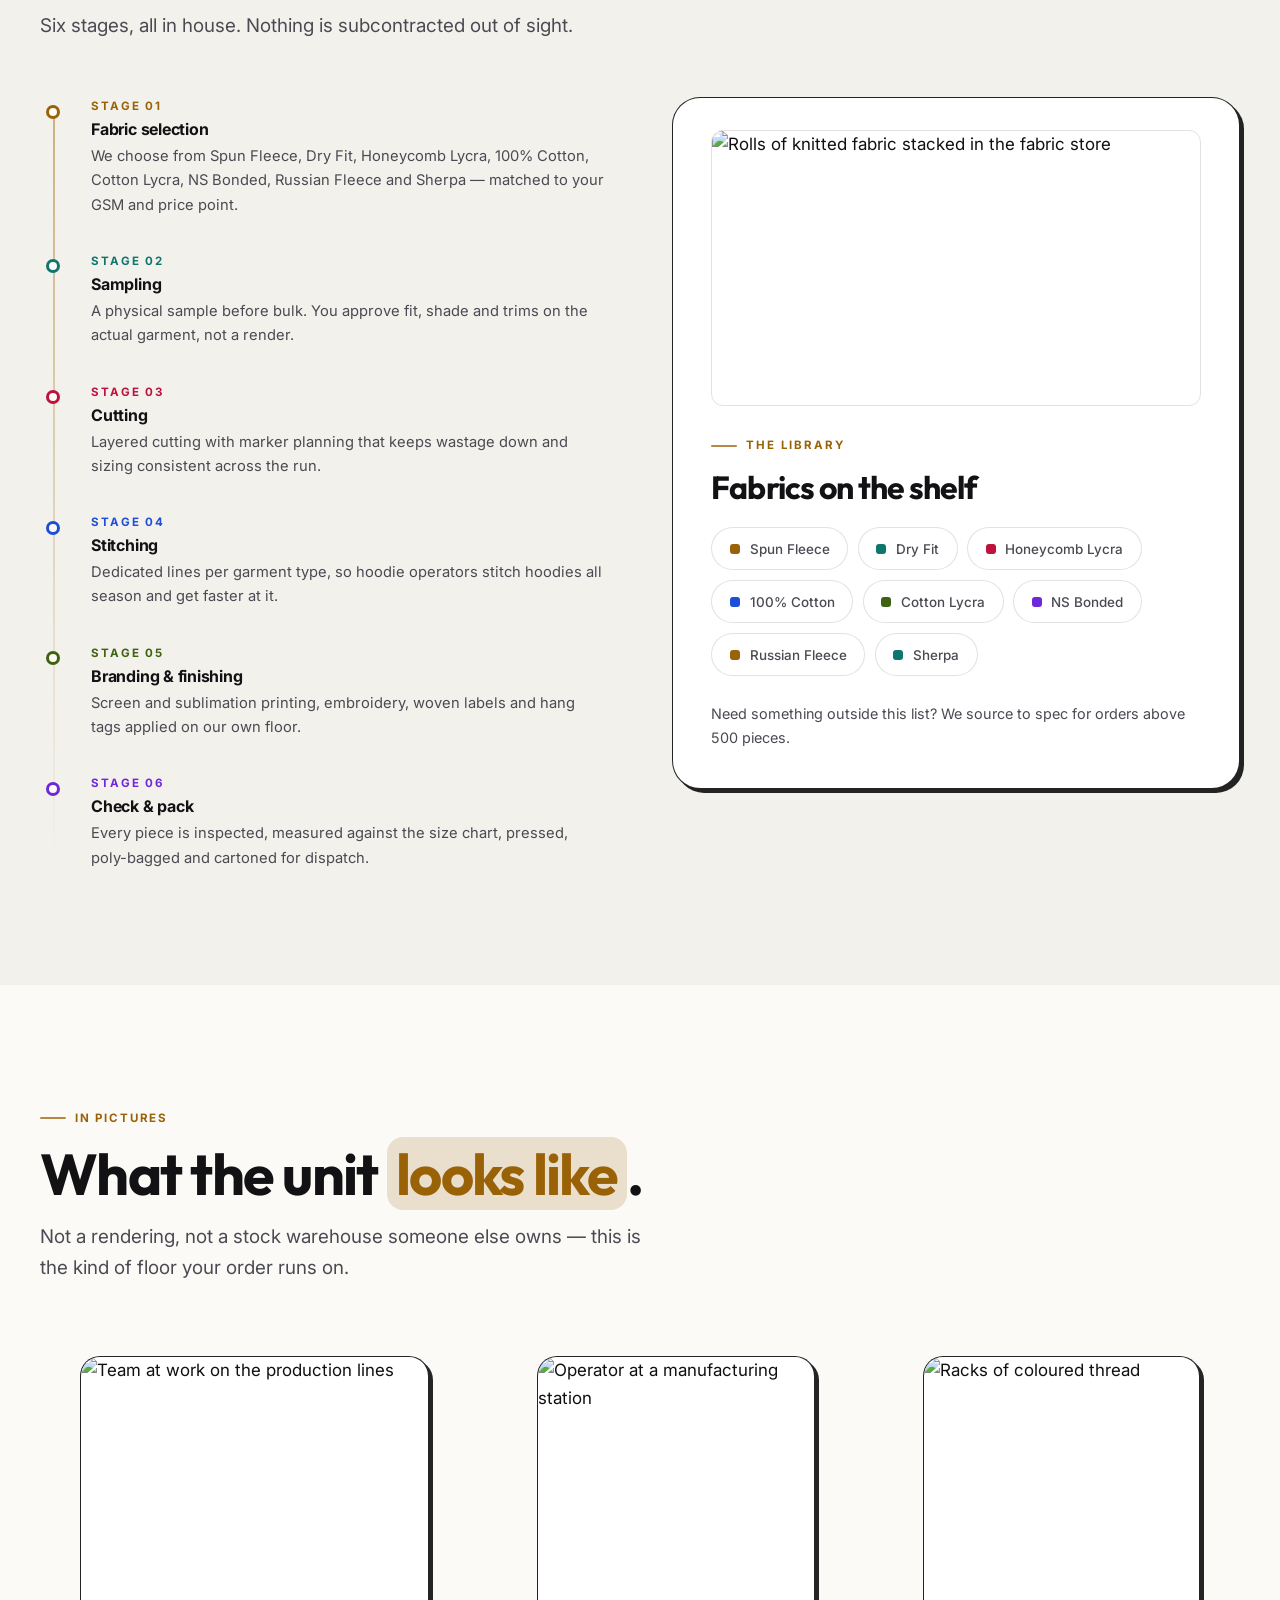
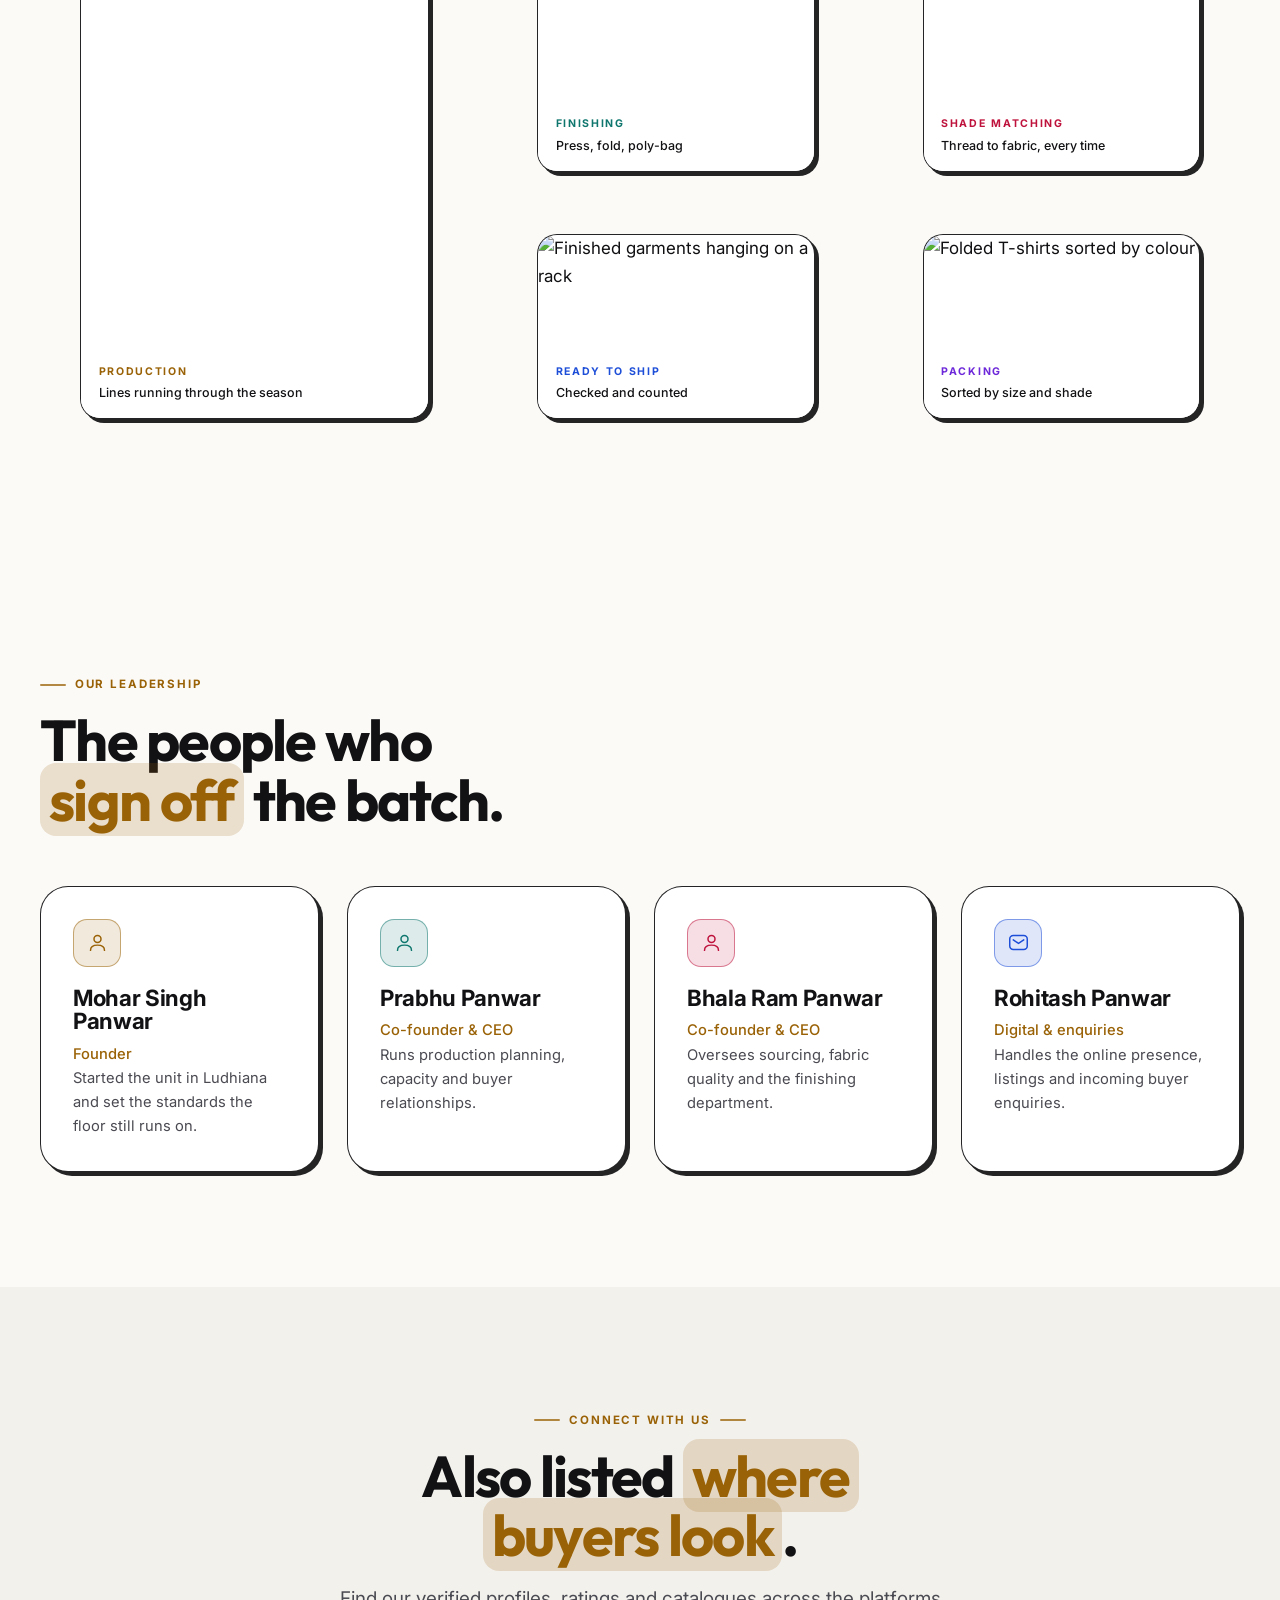
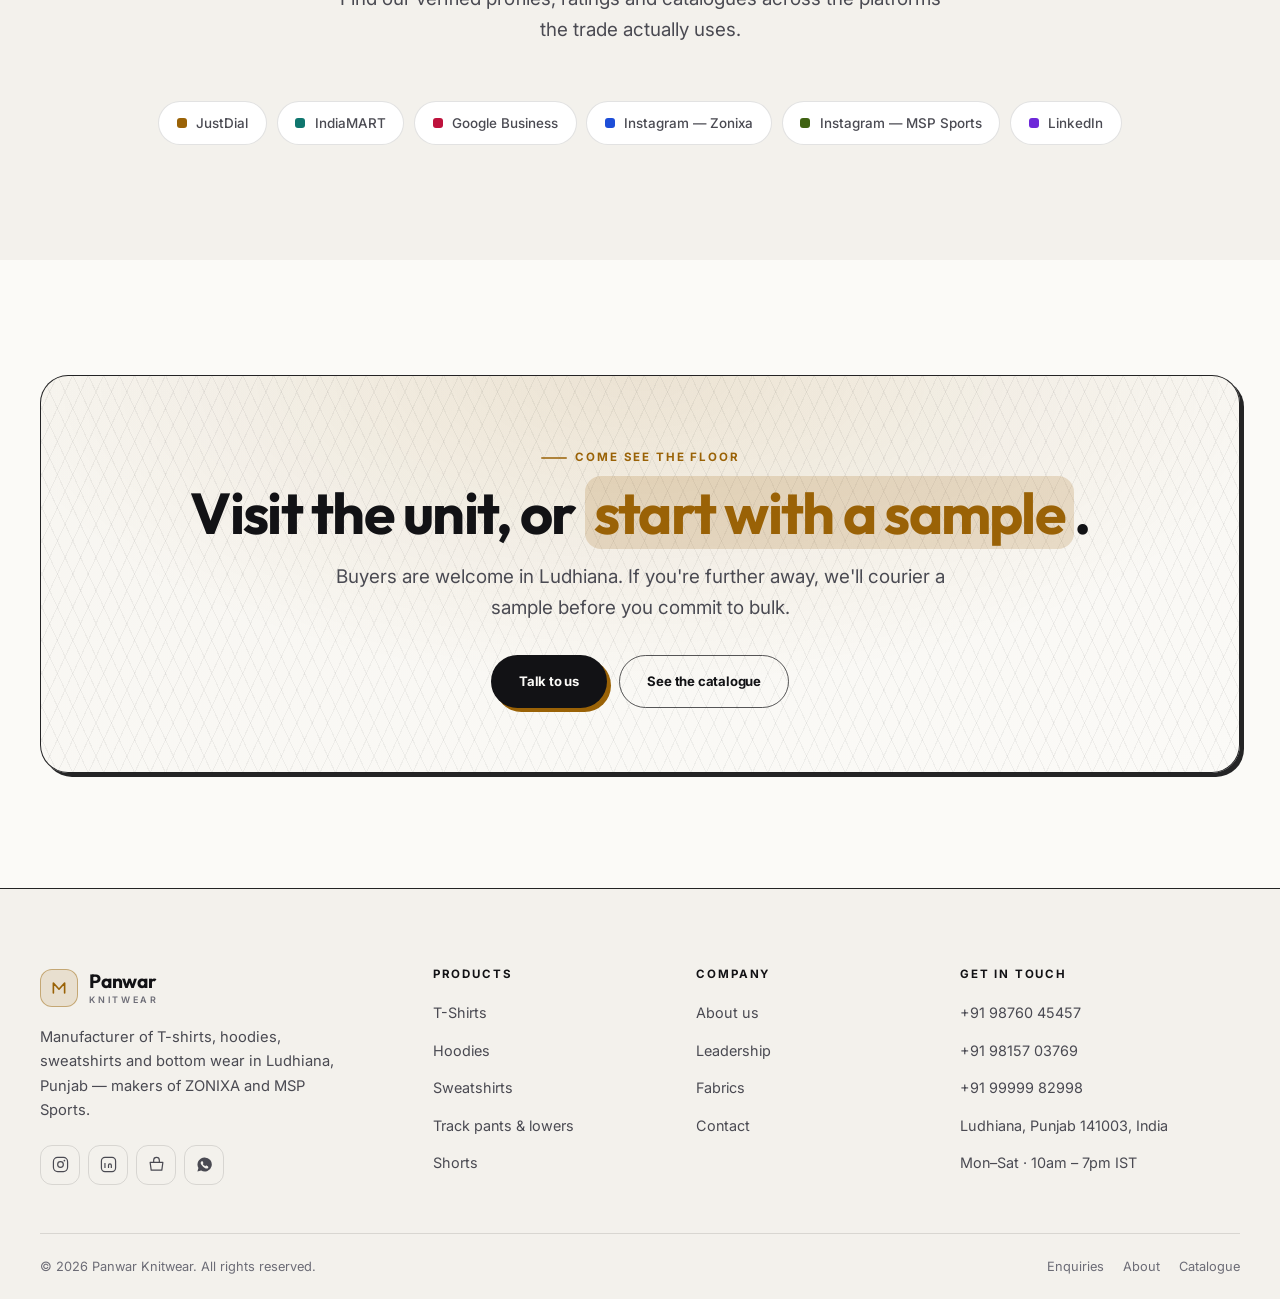
==== commit 2685706c: "changed styling and adding new features" ====
--- a/about.html
+++ b/about.html
@@ -4,14 +4,27 @@
   <meta charset="UTF-8" />
   <meta name="viewport" content="width=device-width, initial-scale=1.0" />
   <meta name="description" content="About Panwar Knitwear — a family-run knitwear manufacturer in Ludhiana, Punjab, founded by Mohar Singh Panwar. Home of ZONIXA and MSP Sports." />
-  <meta name="theme-color" content="#08080A" />
+  <meta name="theme-color" content="#FBFAF7" media="(prefers-color-scheme: light)" />
+  <meta name="theme-color" content="#16181F" media="(prefers-color-scheme: dark)" />
   <title>About — Panwar Knitwear, Ludhiana</title>
 
-  <link rel="icon" href="data:image/svg+xml,%3Csvg xmlns='http://www.w3.org/2000/svg' viewBox='0 0 64 64'%3E%3Crect width='64' height='64' rx='16' fill='%2308080A'/%3E%3Cpath d='M18 44V20l14 16 14-16v24' fill='none' stroke='%23E3AC5F' stroke-width='5' stroke-linecap='round' stroke-linejoin='round'/%3E%3C/svg%3E" />
+  <link rel="icon" href="data:image/svg+xml,%3Csvg xmlns='http://www.w3.org/2000/svg' viewBox='0 0 64 64'%3E%3Crect width='64' height='64' rx='16' fill='%2308080A'/%3E%3Cpath d='M18 44V20l14 16 14-16v24' fill='none' stroke='%23EBBA6E' stroke-width='5' stroke-linecap='round' stroke-linejoin='round'/%3E%3C/svg%3E" />
 
   <link rel="preconnect" href="https://fonts.googleapis.com" />
   <link rel="preconnect" href="https://fonts.gstatic.com" crossorigin />
-  <link href="https://fonts.googleapis.com/css2?family=Bodoni+Moda:ital,opsz,wght@0,6..96,400;0,6..96,500;1,6..96,400&family=Inter:wght@400;500;600;700&display=swap" rel="stylesheet" />
+  <link href="https://fonts.googleapis.com/css2?family=Outfit:wght@500..800&family=Inter:wght@400..700&display=swap" rel="stylesheet" />
+
+  <!-- resolve the theme before first paint so there is no flash of the wrong one -->
+  <script>
+    (function () {
+      var t;
+      try { t = localStorage.getItem("pk-theme"); } catch (e) {}
+      if (t !== "light" && t !== "dark") {
+        t = window.matchMedia && window.matchMedia("(prefers-color-scheme: dark)").matches ? "dark" : "light";
+      }
+      document.documentElement.setAttribute("data-theme", t);
+    })();
+  </script>
 
   <link rel="stylesheet" href="css/style.css" />
 </head>
@@ -46,6 +59,10 @@
       </nav>
 
       <div class="header__actions">
+        <button class="theme-toggle" id="themeToggle" type="button" aria-pressed="false" aria-label="Switch to dark theme" title="Switch theme">
+          <span class="theme-toggle__ico theme-toggle__ico--sun" aria-hidden="true"><svg viewBox="0 0 24 24" width="19" height="19" fill="none" stroke="currentColor" stroke-width="1.9" stroke-linecap="round"><circle cx="12" cy="12" r="4.2"/><path d="M12 2.5v2.2M12 19.3v2.2M4.2 4.2l1.6 1.6M18.2 18.2l1.6 1.6M2.5 12h2.2M19.3 12h2.2M4.2 19.8l1.6-1.6M18.2 5.8l1.6-1.6"/></svg></span>
+          <span class="theme-toggle__ico theme-toggle__ico--moon" aria-hidden="true"><svg viewBox="0 0 24 24" width="19" height="19" fill="none" stroke="currentColor" stroke-width="1.9" stroke-linecap="round" stroke-linejoin="round"><path d="M20.5 14.4A8.6 8.6 0 1 1 9.6 3.5a7 7 0 0 0 10.9 10.9z"/></svg></span>
+        </button>
         <a class="btn btn--primary header__cta" href="contact.html">Get a quote</a>
         <button class="burger" id="burger" type="button" aria-label="Toggle menu" aria-expanded="false" aria-controls="nav">
           <span></span><span></span><span></span>
--- a/css/style.css
+++ b/css/style.css
@@ -1,52 +1,56 @@
 /* ==========================================================================
-   PANWAR KNITWEAR — dark editorial theme
-   Palette: ink black · warm ember gold · bone white
+   PANWAR KNITWEAR — dual-theme design system
+   Light  "bold & bright" : off-white ground, ink borders, hard offset shadows
+   Dark   "sleek glass"   : deep charcoal, frosted chips, glowing accents
+   Display: Outfit · Body: Inter · Accent: --tone (see 1b)
    ========================================================================== */
 
-/* ---------- 1. TOKENS ---------- */
+/* ---------- 1. TOKENS — structural (theme-invariant) ---------- */
 :root {
-  /* Softer charcoal base — dark, but a long way off pure black */
-  --bg:          #16181F;
-  --bg-2:        #1D1F28;
-  --surface:     #252833;
-  --surface-2:   #2E313E;
-  --line:        rgba(255, 255, 255, 0.11);
-  --line-strong: rgba(255, 255, 255, 0.22);
-
-  --text:        #F4F1EB;
-  --muted:       #B4AFA5;
-  --dim:         #8D887E;
-
-  --gold:        #EBBA6E;
-  --gold-soft:   #F7DAAB;
-  --ember:       #E8814F;
-  --wine:        #8A3A60;
-
-  /* Accent set — each block picks one via data-tone, see §1b */
-  --teal:        #4ECDC4;
-  --violet:      #A78BFA;
-  --coral:       #FB7185;
-  --sky:         #62A9F9;
-  --lime:        #A9D94B;
-  --tone:        var(--gold);
-
-  --grad-gold:   linear-gradient(100deg, var(--gold-soft), var(--gold) 45%, var(--ember));
-  --grad-fade:   linear-gradient(180deg, transparent, rgba(235,186,110,.10));
-  --grad-tone:   linear-gradient(120deg, var(--tone), color-mix(in srgb, var(--tone) 55%, var(--gold)));
-
-  --ff-display: "Bodoni Moda", "Didot", Georgia, serif;
+  --ff-display: "Outfit", "Futura", "Segoe UI", system-ui, sans-serif;
   --ff-body:    "Inter", system-ui, -apple-system, "Segoe UI", sans-serif;
 
-  --r-sm: 10px;
-  --r:    18px;
+  --r-sm: 12px;
+  --r:    20px;
   --r-lg: 28px;
 
   --pad:   clamp(1.1rem, 4vw, 2rem);
   --gap:   clamp(1rem, 2.4vw, 1.75rem);
   --sec-y: clamp(4rem, 9vw, 8rem);
 
-  --shadow: 0 24px 60px -28px rgba(0, 0, 0, .75);
-  --ease:   cubic-bezier(.22, .8, .3, 1);
+  /* fluid type scale */
+  --fs-xs:   .72rem;
+  --fs-sm:   .82rem;
+  --fs-base: clamp(1rem,    .97rem  + .15vw, 1.06rem);
+  --fs-lg:   clamp(1.06rem, 1rem    + .3vw,  1.18rem);
+  --fs-h4:   clamp(1.15rem, 1.05rem + .5vw,  1.4rem);
+  --fs-h3:   clamp(1.35rem, 1.15rem + 1vw,   1.9rem);
+  --fs-h2:   clamp(2rem,    1.4rem  + 3vw,   3.6rem);
+  --fs-h1:   clamp(2.6rem,  1.6rem  + 5.2vw, 5.4rem);
+  --fs-page: clamp(2.2rem,  1.5rem  + 3.6vw, 4rem);
+
+  /* a geometric sans needs negative tracking at display size */
+  --track-tight: -.03em;
+  --track-snug:  -.015em;
+  --track-caps:   .12em;
+  --track-wide:   .16em;
+
+  --lh-display: .95;
+  --lh-title:   1.04;
+  --lh-tight:   1.35;
+  --lh-body:    1.65;
+  --fw-display: 700;
+
+  --ease:        cubic-bezier(.22, .8, .3, 1);
+  --ease-out:    cubic-bezier(.16, 1, .3, 1);
+  --ease-spring: cubic-bezier(.34, 1.56, .64, 1);
+  --dur-1: .18s;
+  --dur-2: .32s;
+  --dur-3: .6s;
+
+  /* gradients derive from the active theme's accents, so they follow it */
+  --grad-gold: linear-gradient(100deg, var(--gold-soft), var(--gold) 45%, var(--ember));
+  --grad-tone: linear-gradient(120deg, var(--tone), color-mix(in srgb, var(--tone) 55%, var(--gold)));
 }
 
 /* ---------- 1b. ACCENT TONES ----------
@@ -60,6 +64,226 @@
 [data-tone="lime"]   { --tone: var(--lime); }
 [data-tone="ember"]  { --tone: var(--ember); }
 
+/* ---------- 1c. THEME — LIGHT (default) ----------
+   INVARIANT: every accent is DARK in light and LIGHT in dark, so one
+   --on-tone works for any text sitting on an accent. Adding a mid-tone accent
+   silently breaks .btn--primary, .filter.is-active, .product__ask,
+   .panel__badge, .product__badge, .skip-link and ::selection. */
+:root {
+  color-scheme: light;
+
+  --bg:          #FBFAF7;
+  --bg-2:        #F3F1EC;
+  --surface:     #FFFFFF;
+  --surface-2:   #F7F5F0;
+  --line:        rgba(18, 18, 20, .12);
+  --line-strong: rgba(18, 18, 20, .70);
+  --line-ink:    rgba(18, 18, 20, .92);
+
+  --text:      #121215;
+  --muted:     #4A4A52;
+  --dim:       #6C6C76;
+  --ink-solid: #121215;
+  --on-tone:   #FFFFFF;
+
+  --gold:      #9A6206;
+  --gold-soft: #7A4D04;
+  --ember:     #B3400B;
+  --teal:      #0F766E;
+  --violet:    #6D28D9;
+  --coral:     #BE123C;
+  --sky:       #1D4ED8;
+  --lime:      #3F6212;
+  --tone:      var(--gold);
+
+  --shadow:         0 18px 40px -28px rgba(18, 18, 20, .22);
+  --shadow-hard:    4px 4px 0 0 var(--line-ink);
+  --shadow-hard-lg: 7px 7px 0 0 var(--line-ink);
+
+  /* card / panel recipe */
+  --card-bg:           var(--surface);
+  --card-bw:           1.5px;
+  --card-border-color: var(--line-ink);
+  --card-shadow:       var(--shadow-hard);
+  --card-shadow-hover: 7px 7px 0 0 color-mix(in srgb, var(--tone) 85%, transparent);
+  --card-wash:         7%;
+  --lift:              translate(-2px, -2px);
+
+  --btn-primary-bg:           var(--ink-solid);
+  --btn-primary-fg:           #FBFAF7;
+  --btn-primary-shadow:       4px 4px 0 0 var(--tone);
+  --btn-primary-shadow-hover: 6px 6px 0 0 var(--tone);
+
+  /* photography — light mode wants BRIGHT photos, not dimmed ones */
+  --img-filter:       saturate(1.02) contrast(1.02);
+  --img-filter-hover: saturate(1.1) contrast(1.04);
+  --brand-photo-op:       .16;
+  --brand-photo-op-hover: .24;
+
+  /* photo scrims are whole gradients, not percentages — light needs a
+     different gradient SHAPE, not an inverted one */
+  --scrim-hero:  linear-gradient(200deg, color-mix(in srgb, var(--tone) 14%, transparent), transparent 55%);
+  --scrim-brand: radial-gradient(120% 90% at 85% 0%, color-mix(in srgb, var(--tone) 18%, transparent), transparent 62%),
+                 linear-gradient(165deg, color-mix(in srgb, var(--surface) 84%, transparent), var(--surface) 93%);
+  --scrim-cat:   linear-gradient(180deg, color-mix(in srgb, var(--tone) 15%, transparent), transparent 72%);
+  --scrim-media: linear-gradient(180deg, transparent 68%, color-mix(in srgb, var(--tone) 9%, transparent));
+  --scrim-shot:  linear-gradient(180deg, transparent 40%, color-mix(in srgb, var(--surface) 88%, transparent) 74%, var(--surface));
+  --shot-bg:     var(--surface);
+
+  /* chips that float over photographs read as solid stickers in light */
+  --glass-chip: var(--surface);
+  --chip-blur:  none;
+  --badge-ring: var(--surface);
+
+  --grain-opacity: 0;
+  --lattice:       rgba(18, 18, 20, .07);
+  --ghost-ink:     rgba(18, 18, 20, .07);
+  --pill-bg:       rgba(18, 18, 20, .03);
+  --nav-hover:     rgba(18, 18, 20, .05);
+
+  --wash-gold:   color-mix(in srgb, var(--gold) 13%, transparent);
+  --wash-teal:   color-mix(in srgb, var(--teal) 11%, transparent);
+  --wash-violet: color-mix(in srgb, var(--violet) 10%, transparent);
+  --glow-blur:   110px;
+
+  --topbar-bg:     var(--ink-solid);
+  --topbar-fg:     rgba(251, 250, 247, .68);
+  --topbar-strong: #FBFAF7;
+  --topbar-line:   transparent;
+
+  --strip-bg:   var(--bg);
+  --strip-bw:   1.5px;
+  --strip-line: var(--line-ink);
+
+  --header-bg:     color-mix(in srgb, var(--bg) 82%, transparent);
+  --header-shadow: 0 1px 0 var(--line), 0 8px 24px -18px rgba(18, 18, 20, .18);
+  --drawer-bg:     color-mix(in srgb, var(--bg) 97%, transparent);
+
+  --float-bg:   var(--surface);
+  --float-blur: none;
+  --toast-bg:   var(--ink-solid);
+  --toast-fg:   #FBFAF7;
+
+  --placeholder:  #9A9AA4;
+  --danger:       #B91C1C;
+  --wa-solid:     #10803F;
+  --wa-ink:       #0B6B34;
+  --scroll-thumb: rgba(18, 18, 20, .22);
+
+  /* .title em — light gets a highlighter swash instead of gradient text */
+  --em-color: var(--tone);
+  --em-bg:    color-mix(in srgb, var(--tone) 18%, transparent);
+  --em-clip:  border-box;
+  --em-fill:  currentColor;
+  --em-pad:   0 .16em;
+}
+
+/* ---------- 1d. THEME — DARK ---------- */
+:root[data-theme="dark"] {
+  color-scheme: dark;
+
+  --bg:          #16181F;
+  --bg-2:        #1D1F28;
+  --surface:     #252833;
+  --surface-2:   #2E313E;
+  --line:        rgba(255, 255, 255, .11);
+  --line-strong: rgba(255, 255, 255, .22);
+  --line-ink:    rgba(255, 255, 255, .30);
+
+  --text:      #F4F1EB;
+  --muted:     #B4AFA5;
+  --dim:       #8D887E;
+  --ink-solid: #F4F1EB;
+  --on-tone:   #14100A;
+
+  --gold:      #EBBA6E;
+  --gold-soft: #F7DAAB;
+  --ember:     #E8814F;
+  --teal:      #4ECDC4;
+  --violet:    #A78BFA;
+  --coral:     #FB7185;
+  --sky:       #62A9F9;
+  --lime:      #A9D94B;
+  --tone:      var(--gold);
+
+  --shadow:         0 24px 60px -28px rgba(0, 0, 0, .75);
+  --shadow-hard:    0 14px 30px -20px rgba(0, 0, 0, .8);
+  --shadow-hard-lg: 0 20px 44px -24px rgba(0, 0, 0, .85);
+
+  --card-bg:           var(--surface);
+  --card-bw:           1px;
+  --card-border-color: var(--line);
+  --card-shadow:       none;
+  --card-shadow-hover: 0 24px 50px -24px color-mix(in srgb, var(--tone) 62%, transparent);
+  --card-wash:         14%;
+  --lift:              translateY(-6px);
+
+  --btn-primary-bg:           var(--grad-gold);
+  --btn-primary-fg:           var(--on-tone);
+  --btn-primary-shadow:       0 0 0 0 transparent;
+  --btn-primary-shadow-hover: 0 14px 34px -12px color-mix(in srgb, var(--gold) 55%, transparent);
+
+  --img-filter:       saturate(.88) brightness(.86);
+  --img-filter-hover: saturate(1.05) brightness(1);
+  --brand-photo-op:       .38;
+  --brand-photo-op-hover: .50;
+
+  --scrim-hero:  linear-gradient(200deg, transparent 40%, color-mix(in srgb, var(--bg) 70%, transparent));
+  --scrim-brand: radial-gradient(120% 90% at 85% 0%, color-mix(in srgb, var(--tone) 34%, transparent), transparent 62%),
+                 linear-gradient(165deg, color-mix(in srgb, var(--bg) 62%, transparent), var(--bg) 88%);
+  --scrim-cat:   linear-gradient(180deg, color-mix(in srgb, var(--tone) 18%, transparent),
+                 color-mix(in srgb, var(--bg) 88%, transparent) 92%);
+  --scrim-media: linear-gradient(180deg, transparent 45%, color-mix(in srgb, var(--bg) 72%, transparent));
+  --scrim-shot:  linear-gradient(180deg, transparent 40%, color-mix(in srgb, var(--bg) 82%, transparent));
+  --shot-bg:     var(--bg-2);
+
+  --glass-chip: color-mix(in srgb, var(--bg) 76%, transparent);
+  --chip-blur:  blur(6px);
+  --badge-ring: transparent;
+
+  --grain-opacity: .12;
+  --lattice:       rgba(255, 255, 255, .04);
+  --ghost-ink:     rgba(255, 255, 255, .06);
+  --pill-bg:       rgba(255, 255, 255, .03);
+  --nav-hover:     rgba(255, 255, 255, .05);
+
+  --wash-gold:   color-mix(in srgb, var(--gold) 20%, transparent);
+  --wash-teal:   color-mix(in srgb, var(--teal) 16%, transparent);
+  --wash-violet: color-mix(in srgb, var(--violet) 14%, transparent);
+  --glow-blur:   100px;
+
+  --topbar-bg:     var(--surface);
+  --topbar-fg:     var(--muted);
+  --topbar-strong: var(--gold);
+  --topbar-line:   var(--line);
+
+  --strip-bg:   var(--bg-2);
+  --strip-bw:   1px;
+  --strip-line: var(--line);
+
+  --header-bg:     color-mix(in srgb, #0A0B0F 82%, transparent);
+  --header-shadow: 0 1px 0 var(--line);
+  --drawer-bg:     rgba(12, 13, 17, .97);
+
+  --float-bg:   rgba(19, 20, 25, .9);
+  --float-blur: blur(8px);
+  --toast-bg:   rgba(19, 20, 25, .95);
+  --toast-fg:   var(--text);
+
+  --placeholder:  #55524C;
+  --danger:       #F08A7A;
+  --wa-solid:     #10803F;
+  --wa-ink:       #7CE8A6;
+  --scroll-thumb: #3A3D4A;
+
+  /* dark keeps the gradient text-clip */
+  --em-color: transparent;
+  --em-bg:    var(--grad-gold);
+  --em-clip:  text;
+  --em-fill:  transparent;
+  --em-pad:   0;
+}
+
 /* ---------- 2. RESET ---------- */
 *, *::before, *::after { box-sizing: border-box; }
 
@@ -67,6 +291,7 @@
   scroll-behavior: smooth;
   scroll-padding-top: 92px;
   -webkit-text-size-adjust: 100%;
+  scrollbar-color: var(--scroll-thumb) var(--bg);
 }
 
 body {
@@ -74,8 +299,8 @@
   background: var(--bg);
   color: var(--text);
   font-family: var(--ff-body);
-  font-size: 1rem;
-  line-height: 1.7;
+  font-size: var(--fs-base);
+  line-height: var(--lh-body);
   overflow-x: hidden;
   -webkit-font-smoothing: antialiased;
 }
@@ -83,40 +308,46 @@
 img, svg { display: block; max-width: 100%; }
 a { color: inherit; text-decoration: none; }
 button, input, textarea, select { font: inherit; color: inherit; }
-h1, h2, h3, h4 { margin: 0; font-weight: 400; line-height: 1.1; letter-spacing: -.01em; }
+
+/* Outfit needs real weight — 400 renders every headline thin and weak */
+h1, h2, h3, h4 {
+  margin: 0;
+  font-weight: var(--fw-display);
+  line-height: var(--lh-title);
+  letter-spacing: var(--track-snug);
+}
 p  { margin: 0; }
 ul { margin: 0; padding: 0; list-style: none; }
 
 :focus-visible {
-  outline: 2px solid var(--gold);
+  outline: 2px solid var(--tone);
   outline-offset: 3px;
   border-radius: 4px;
 }
 
-::selection { background: var(--gold); color: #101010; }
-
-/* Scrollbar */
+::selection { background: var(--tone); color: var(--on-tone); }
+
 ::-webkit-scrollbar { width: 10px; height: 10px; }
 ::-webkit-scrollbar-track { background: var(--bg); }
-::-webkit-scrollbar-thumb { background: #26272F; border-radius: 20px; }
-::-webkit-scrollbar-thumb:hover { background: #34353F; }
+::-webkit-scrollbar-thumb { background: var(--scroll-thumb); border-radius: 20px; }
+::-webkit-scrollbar-thumb:hover { background: color-mix(in srgb, var(--scroll-thumb) 70%, var(--text)); }
 
 /* ---------- 3. GRAIN + AMBIENT LIGHT ---------- */
 body::before {
-  /* fine film grain over the whole page */
+  /* fine film grain — off in light, where it would read as a dirty scan */
   content: "";
   position: fixed;
   inset: 0;
   z-index: 9;
   pointer-events: none;
-  opacity: .18;
+  opacity: var(--grain-opacity);
   background-image: url("data:image/svg+xml,%3Csvg xmlns='http://www.w3.org/2000/svg' width='140' height='140'%3E%3Cfilter id='n'%3E%3CfeTurbulence type='fractalNoise' baseFrequency='.85' numOctaves='3'/%3E%3C/filter%3E%3Crect width='140' height='140' filter='url(%23n)' opacity='.5'/%3E%3C/svg%3E");
 }
 
 .glow {
   position: absolute;
   border-radius: 50%;
-  filter: blur(90px);
+  filter: blur(var(--glow-blur));
   pointer-events: none;
   z-index: 0;
 }
@@ -129,7 +360,6 @@
 
 .section { position: relative; padding-block: var(--sec-y); }
 .section--tint { background: var(--bg-2); }
-.section--line { border-top: 1px solid var(--line); }
 
 .section__head { max-width: 620px; margin-bottom: clamp(2rem, 5vw, 3.5rem); }
 .section__head--center { margin-inline: auto; text-align: center; }
@@ -139,44 +369,57 @@
   align-items: center;
   gap: .55rem;
   margin-bottom: 1rem;
-  font-size: .68rem;
-  font-weight: 600;
-  letter-spacing: .28em;
+  font-size: var(--fs-xs);
+  font-weight: 700;
+  letter-spacing: var(--track-wide);
   text-transform: uppercase;
   color: var(--tone);
 }
 .eyebrow::before {
   content: "";
-  width: 26px;
-  height: 1px;
+  width: 26px; height: 2px;
+  border-radius: 2px;
   background: var(--tone);
-  opacity: .6;
+  opacity: .75;
 }
 .section__head--center .eyebrow::after {
   content: "";
-  width: 26px;
-  height: 1px;
+  width: 26px; height: 2px;
+  border-radius: 2px;
   background: var(--tone);
-  opacity: .6;
+  opacity: .75;
 }
 
 .title {
   font-family: var(--ff-display);
-  font-size: clamp(2rem, 5vw, 3.4rem);
-  line-height: 1.06;
-}
-.title em {
-  font-style: italic;
-  background: var(--grad-gold);
-  -webkit-background-clip: text;
-  background-clip: text;
-  color: transparent;
+  font-weight: var(--fw-display);
+  font-size: var(--fs-h2);
+  line-height: var(--lh-title);
+  letter-spacing: var(--track-tight);
+  text-wrap: balance;
+}
+
+/* emphasis: highlighter swash in light, gradient text-clip in dark */
+.title em,
+.hero__title em,
+.pagehead h1 em {
+  font-style: normal;
+  color: var(--em-color);
+  background: var(--em-bg);
+  -webkit-background-clip: var(--em-clip);
+  background-clip: var(--em-clip);
+  -webkit-text-fill-color: var(--em-fill);
+  padding: var(--em-pad);
+  border-radius: .28em;
+  -webkit-box-decoration-break: clone;
+  box-decoration-break: clone;
 }
 
 .lede {
   margin-top: 1.1rem;
   color: var(--muted);
-  font-size: 1.02rem;
+  font-size: var(--fs-lg);
+  text-wrap: pretty;
 }
 
 .grid { display: grid; gap: var(--gap); }
@@ -190,61 +433,69 @@
 .skip-link {
   position: absolute; left: 1rem; top: -100px; z-index: 999;
   padding: .7rem 1.1rem; border-radius: var(--r-sm);
-  background: var(--gold); color: #101010; font-weight: 600;
+  background: var(--tone); color: var(--on-tone); font-weight: 700;
   transition: top .2s;
 }
 .skip-link:focus { top: 1rem; }
 
 /* ---------- 5. BUTTONS ---------- */
 .btn {
-  --btn-bg: transparent;
   display: inline-flex;
   align-items: center;
   justify-content: center;
   gap: .6rem;
   padding: .92rem 1.7rem;
-  border: 1px solid var(--line-strong);
+  border: var(--card-bw) solid var(--line-strong);
   border-radius: 999px;
-  background: var(--btn-bg);
-  font-size: .88rem;
-  font-weight: 600;
-  letter-spacing: .04em;
+  background: transparent;
+  font-size: var(--fs-sm);
+  font-weight: 700;
+  letter-spacing: var(--track-snug);
   cursor: pointer;
-  transition: transform .35s var(--ease), background .3s, border-color .3s, color .3s, box-shadow .35s;
-}
-.btn:hover { transform: translateY(-2px); }
+  transition: transform var(--dur-2) var(--ease-spring), background var(--dur-2),
+              border-color var(--dur-2), color var(--dur-2), box-shadow var(--dur-2);
+}
+.btn:active { transform: translateY(1px); }
 
 .btn--primary {
   border-color: transparent;
-  background: var(--grad-gold);
-  color: #14100A;
-}
-.btn--primary:hover { box-shadow: 0 14px 34px -12px rgba(227,172,95,.55); }
+  background: var(--btn-primary-bg);
+  color: var(--btn-primary-fg);
+  box-shadow: var(--btn-primary-shadow);
+}
+.btn--primary:hover { box-shadow: var(--btn-primary-shadow-hover); }
 
 .btn--ghost { color: var(--text); }
-.btn--ghost:hover { border-color: var(--gold); color: var(--gold-soft); }
+.btn--ghost:hover {
+  border-color: var(--tone);
+  color: var(--tone);
+  background: color-mix(in srgb, var(--tone) 10%, transparent);
+}
 
 .btn--wa {
-  border-color: rgba(37,211,102,.4);
-  color: #7CE8A6;
-}
-.btn--wa:hover { background: rgba(37,211,102,.12); border-color: #25D366; }
+  border-color: color-mix(in srgb, var(--wa-solid) 45%, transparent);
+  color: var(--wa-ink);
+}
+.btn--wa:hover {
+  background: color-mix(in srgb, var(--wa-solid) 12%, transparent);
+  border-color: var(--wa-solid);
+}
 
 .btn--block { width: 100%; }
 
 .link-arrow {
   display: inline-flex; align-items: center; gap: .5rem;
-  font-size: .85rem; font-weight: 600; letter-spacing: .05em;
-  color: var(--gold);
-}
-.link-arrow svg { transition: transform .3s var(--ease); }
+  font-size: var(--fs-sm); font-weight: 700; letter-spacing: var(--track-snug);
+  color: var(--tone);
+}
+.link-arrow svg { transition: transform var(--dur-2) var(--ease-spring); }
 .link-arrow:hover svg { transform: translateX(5px); }
 
 /* ---------- 6. HEADER ---------- */
 .topbar {
   position: relative; z-index: 60;
-  background: var(--surface);
-  border-bottom: 1px solid var(--line);
+  background: var(--topbar-bg);
+  border-bottom: 1px solid var(--topbar-line);
   overflow: hidden;
 }
 .topbar__track {
@@ -253,21 +504,27 @@
 }
 .topbar__track span {
   padding: .55rem 1.6rem;
-  font-size: .72rem; letter-spacing: .22em; text-transform: uppercase;
-  color: var(--muted); white-space: nowrap;
-}
-.topbar__track b { color: var(--gold); font-weight: 600; }
+  font-size: var(--fs-xs); font-weight: 500;
+  letter-spacing: var(--track-wide); text-transform: uppercase;
+  color: var(--topbar-fg); white-space: nowrap;
+}
+.topbar__track b { color: var(--topbar-strong); font-weight: 700; }
 @keyframes slide { to { transform: translateX(-50%); } }
 
 .header {
   position: sticky; top: 0; z-index: 70;
   border-bottom: 1px solid transparent;
-  transition: background .35s, border-color .35s, backdrop-filter .35s;
+  transition: background var(--dur-2), border-color var(--dur-2), box-shadow var(--dur-2);
 }
 .header.is-stuck {
-  background: rgba(8, 8, 10, .82);
+  background: var(--header-bg);
   backdrop-filter: blur(14px);
   border-bottom-color: var(--line);
+  box-shadow: var(--header-shadow);
+}
+/* a translucent header with no blur support is illegible — go opaque */
+@supports not (backdrop-filter: blur(1px)) {
+  .header.is-stuck { background: var(--bg); }
 }
 
 .header__inner {
@@ -279,61 +536,93 @@
 .logo__mark {
   display: grid; place-items: center;
   width: 38px; height: 38px;
-  border: 1px solid var(--line-strong);
-  border-radius: 11px;
-  color: var(--gold);
-  background: linear-gradient(160deg, rgba(227,172,95,.16), transparent);
+  border: var(--card-bw) solid color-mix(in srgb, var(--tone) 45%, transparent);
+  border-radius: 12px;
+  color: var(--tone);
+  background: color-mix(in srgb, var(--tone) 12%, transparent);
 }
 .logo__text {
   font-family: var(--ff-display);
-  font-size: 1.22rem; letter-spacing: .02em; line-height: 1;
+  font-weight: 700;
+  font-size: 1.2rem; letter-spacing: var(--track-snug); line-height: 1;
 }
 .logo__text small {
   display: block;
   font-family: var(--ff-body);
-  font-size: .58rem; letter-spacing: .34em; text-transform: uppercase;
-  color: var(--dim); margin-top: .25rem;
+  font-size: .56rem; font-weight: 600;
+  letter-spacing: .3em; text-transform: uppercase;
+  color: var(--dim); margin-top: .3rem;
 }
 
 .nav__list { display: flex; align-items: center; gap: .35rem; }
 .nav__link {
   position: relative;
   display: block; padding: .5rem .95rem;
-  font-size: .87rem; color: var(--muted);
+  font-size: .87rem; font-weight: 500; color: var(--muted);
   border-radius: 999px;
-  transition: color .25s, background .25s;
-}
-.nav__link:hover { color: var(--text); background: rgba(255,255,255,.05); }
-.nav__link.is-active { color: var(--gold); }
+  transition: color var(--dur-1), background var(--dur-1);
+}
+.nav__link:hover { color: var(--text); background: var(--nav-hover); }
+.nav__link.is-active { color: var(--tone); font-weight: 700; }
 .nav__link.is-active::after {
   content: ""; position: absolute; left: 50%; bottom: 2px;
   width: 4px; height: 4px; margin-left: -2px;
-  border-radius: 50%; background: var(--gold);
+  border-radius: 50%; background: var(--tone);
 }
 
 /* the WhatsApp entry lives in the mobile menu only — desktop keeps "Get a quote" */
 .nav .btn--wa { display: none; }
 
-.header__actions { display: flex; align-items: center; gap: .6rem; }
+.header__actions { display: flex; align-items: center; gap: .5rem; }
 .header__cta { padding: .68rem 1.25rem; font-size: .82rem; }
 
 .burger {
   display: none;
   width: 42px; height: 42px;
   padding: 0;
-  border: 1px solid var(--line-strong);
-  border-radius: 11px;
+  border: var(--card-bw) solid var(--line-strong);
+  border-radius: 12px;
   background: transparent;
   cursor: pointer;
 }
 .burger span {
-  display: block; width: 17px; height: 1.5px; margin: 3.5px auto;
+  display: block; width: 17px; height: 2px; margin: 3.5px auto;
   background: var(--text); border-radius: 2px;
-  transition: transform .3s var(--ease), opacity .2s;
-}
-.burger.is-open span:nth-child(1) { transform: translateY(5px) rotate(45deg); }
+  transition: transform var(--dur-2) var(--ease-spring), opacity var(--dur-1);
+}
+.burger.is-open span:nth-child(1) { transform: translateY(5.5px) rotate(45deg); }
 .burger.is-open span:nth-child(2) { opacity: 0; }
-.burger.is-open span:nth-child(3) { transform: translateY(-5px) rotate(-45deg); }
+.burger.is-open span:nth-child(3) { transform: translateY(-5.5px) rotate(-45deg); }
+
+/* ---------- 6b. THEME TOGGLE ----------
+   Lives in .header__actions, which stays visible at every breakpoint (it holds
+   .burger), so the control is never buried in the mobile drawer. */
+.theme-toggle {
+  position: relative;
+  display: grid; place-items: center;
+  width: 42px; height: 42px;
+  padding: 0;
+  border: var(--card-bw) solid var(--line-strong);
+  border-radius: 12px;
+  background: transparent;
+  color: var(--text);
+  cursor: pointer;
+  transition: border-color var(--dur-2), color var(--dur-2), background var(--dur-2);
+}
+.theme-toggle:hover {
+  border-color: var(--tone);
+  color: var(--tone);
+  background: color-mix(in srgb, var(--tone) 10%, transparent);
+}
+.theme-toggle__ico {
+  position: absolute;
+  display: grid; place-items: center;
+  transition: opacity var(--dur-2), transform var(--dur-2) var(--ease-spring);
+}
+/* state comes from CSS, so it is right on first paint with no JS involved */
+.theme-toggle__ico--moon { opacity: 0; transform: rotate(-90deg) scale(.5); }
+:root[data-theme="dark"] .theme-toggle__ico--moon { opacity: 1; transform: none; }
+:root[data-theme="dark"] .theme-toggle__ico--sun  { opacity: 0; transform: rotate(90deg) scale(.5); }
 
 /* ---------- 7. HERO ---------- */
 .hero {
@@ -345,15 +634,15 @@
   /* faint knit-stitch lattice */
   content: "";
   position: absolute; inset: 0; z-index: 0; pointer-events: none;
-  opacity: .5;
   background-image:
-    repeating-linear-gradient(115deg, rgba(255,255,255,.035) 0 1px, transparent 1px 13px),
-    repeating-linear-gradient(65deg,  rgba(255,255,255,.035) 0 1px, transparent 1px 13px);
+    repeating-linear-gradient(115deg, var(--lattice) 0 1px, transparent 1px 13px),
+    repeating-linear-gradient(65deg,  var(--lattice) 0 1px, transparent 1px 13px);
+  -webkit-mask-image: radial-gradient(90% 70% at 60% 30%, #000 20%, transparent 78%);
   mask-image: radial-gradient(90% 70% at 60% 30%, #000 20%, transparent 78%);
 }
-.hero .glow--1 { top: -14%; right: -6%; width: 480px; height: 480px; background: rgba(235,186,110,.20); }
-.hero .glow--2 { bottom: -24%; left: -10%; width: 460px; height: 460px; background: rgba(78,205,196,.16); }
-.hero .glow--3 { top: 30%; left: 34%; width: 380px; height: 380px; background: rgba(167,139,250,.14); }
+.hero .glow--1 { top: -14%; right: -6%; width: 480px; height: 480px; background: var(--wash-gold); }
+.hero .glow--2 { bottom: -24%; left: -10%; width: 460px; height: 460px; background: var(--wash-teal); }
+.hero .glow--3 { top: 30%; left: 34%; width: 380px; height: 380px; background: var(--wash-violet); }
 
 .hero__inner {
   position: relative; z-index: 1;
@@ -366,29 +655,28 @@
 .pill {
   display: inline-flex; align-items: center; gap: .5rem;
   padding: .42rem .95rem;
-  border: 1px solid var(--line-strong);
+  border: var(--card-bw) solid var(--line-strong);
   border-radius: 999px;
-  background: rgba(255,255,255,.03);
-  font-size: .72rem; letter-spacing: .16em; text-transform: uppercase;
+  background: var(--pill-bg);
+  font-size: var(--fs-xs); font-weight: 600;
+  letter-spacing: var(--track-caps); text-transform: uppercase;
   color: var(--muted);
 }
-.pill i { width: 6px; height: 6px; border-radius: 50%; background: var(--gold); }
+.pill i { width: 7px; height: 7px; border-radius: 50%; background: var(--tone); }
 
 .hero__title {
   margin-top: 1.5rem;
   font-family: var(--ff-display);
-  font-size: clamp(2.6rem, 7.2vw, 5.1rem);
-  line-height: .98;
-  letter-spacing: -.02em;
-}
-.hero__title em {
-  font-style: italic;
-  background: var(--grad-gold);
-  -webkit-background-clip: text; background-clip: text; color: transparent;
+  font-weight: 800;
+  font-size: var(--fs-h1);
+  line-height: var(--lh-display);
+  letter-spacing: var(--track-tight);
+  text-wrap: balance;
 }
 .hero__text {
   max-width: 50ch; margin-top: 1.4rem;
-  color: var(--muted); font-size: 1.04rem;
+  color: var(--muted); font-size: var(--fs-lg);
+  text-wrap: pretty;
 }
 .hero__cta { display: flex; flex-wrap: wrap; gap: .75rem; margin-top: 2rem; }
 
@@ -401,33 +689,34 @@
 }
 .hero__stats strong {
   display: block;
-  font-family: var(--ff-display); font-weight: 400;
-  font-size: clamp(1.7rem, 4vw, 2.4rem); line-height: 1;
-  color: var(--gold-soft);
+  font-family: var(--ff-display); font-weight: 800;
+  font-size: clamp(1.8rem, 4vw, 2.5rem); line-height: 1;
+  letter-spacing: var(--track-tight);
+  color: var(--tone);
 }
 .hero__stats span {
   display: block; margin-top: .45rem;
-  font-size: .72rem; letter-spacing: .16em; text-transform: uppercase; color: var(--dim);
+  font-size: var(--fs-xs); font-weight: 600;
+  letter-spacing: var(--track-caps); text-transform: uppercase; color: var(--dim);
 }
 
 /* hero art */
 .hero__art { position: relative; }
 .hero__frame {
   position: relative;
-  border: 1px solid var(--line-strong);
+  border: var(--card-bw) solid var(--card-border-color);
   border-radius: var(--r-lg);
   background:
-    radial-gradient(120% 90% at 30% 0%, rgba(227,172,95,.14), transparent 60%),
+    radial-gradient(120% 90% at 30% 0%, var(--wash-gold), transparent 60%),
     linear-gradient(165deg, var(--surface-2), var(--bg));
   padding: clamp(1.4rem, 3vw, 2.2rem);
-  box-shadow: var(--shadow);
+  box-shadow: var(--card-shadow);
   overflow: hidden;
 }
 .hero__frame::before {
   content: ""; position: absolute; inset: 0; z-index: 2; pointer-events: none;
-  background: repeating-linear-gradient(90deg, rgba(255,255,255,.03) 0 1px, transparent 1px 26px);
-}
-.hero__hoodie { position: relative; }
+  background: repeating-linear-gradient(90deg, var(--lattice) 0 1px, transparent 1px 26px);
+}
 
 /* main hero photograph + the smaller inset shot overlapping its corner */
 .hero__photo {
@@ -439,12 +728,12 @@
 }
 .hero__photo img {
   width: 100%; height: 100%; object-fit: cover;
-  filter: saturate(.9) brightness(.88);
-  animation: heroIn 1.2s var(--ease) both;
+  filter: var(--img-filter);
+  animation: heroIn 1.2s var(--ease-out) both;
 }
 .hero__photo::after {
   content: ""; position: absolute; inset: 0;
-  background: linear-gradient(200deg, transparent 40%, color-mix(in srgb, var(--bg) 70%, transparent));
+  background: var(--scrim-hero);
 }
 @keyframes heroIn { from { transform: scale(1.08); opacity: 0; } }
 
@@ -454,35 +743,35 @@
   width: 46%;
   border-radius: var(--r-sm);
   overflow: hidden;
-  border: 1px solid var(--line-strong);
-  box-shadow: var(--shadow);
+  border: 2px solid var(--surface);
+  box-shadow: var(--shadow-hard-lg);
   aspect-ratio: 4 / 3;
   animation: bob 7s ease-in-out infinite;
 }
-.hero__inset img { width: 100%; height: 100%; object-fit: cover; filter: saturate(.9) brightness(.9); }
+.hero__inset img { width: 100%; height: 100%; object-fit: cover; filter: var(--img-filter); }
 
 .chip-float {
   position: absolute; z-index: 2;
   display: flex; align-items: center; gap: .65rem;
   padding: .7rem .95rem;
-  border: 1px solid var(--line-strong);
-  border-radius: 14px;
-  background: rgba(19,20,25,.86);
-  backdrop-filter: blur(10px);
-  box-shadow: var(--shadow);
+  border: var(--card-bw) solid var(--card-border-color);
+  border-radius: 16px;
+  background: var(--glass-chip);
+  backdrop-filter: var(--chip-blur);
+  box-shadow: var(--card-shadow);
   animation: bob 6s ease-in-out infinite;
 }
-.chip-float strong { display: block; font-size: .82rem; }
+.chip-float strong { display: block; font-size: .82rem; font-weight: 700; }
 .chip-float small { display: block; font-size: .68rem; color: var(--dim); }
-.chip-float__ico { font-size: 1.05rem; color: var(--gold); }
+.chip-float__ico { font-size: 1.05rem; color: var(--tone); }
 .chip-float--a { top: 8%; left: -5%; }
 .chip-float--b { bottom: 9%; right: -4%; animation-delay: -3s; }
 @keyframes bob { 50% { transform: translateY(-11px); } }
 
 /* ---------- 8. MARQUEE STRIP ---------- */
 .strip {
-  border-block: 1px solid var(--line);
-  background: var(--bg-2);
+  border-block: var(--strip-bw) solid var(--strip-line);
+  background: var(--strip-bg);
   overflow: hidden;
 }
 .strip__track {
@@ -495,10 +784,11 @@
 }
 .strip__track span {
   padding-inline: .8rem;
-  font-family: var(--ff-display); font-size: 1.15rem;
-  color: var(--dim); white-space: nowrap;
-}
-.strip__track i { color: var(--gold); font-style: normal; opacity: .7; }
+  font-family: var(--ff-display); font-weight: 600;
+  font-size: 1.05rem; letter-spacing: var(--track-caps); text-transform: uppercase;
+  color: var(--muted); white-space: nowrap;
+}
+.strip__track i { color: var(--tone); font-style: normal; }
 .strip:hover .strip__track,
 .topbar:hover .topbar__track { animation-play-state: paused; }
 
@@ -506,47 +796,48 @@
 .card {
   position: relative;
   padding: clamp(1.4rem, 3vw, 2rem);
-  border: 1px solid var(--line);
-  border-radius: var(--r);
-  background: var(--surface);
-  transition: transform .45s var(--ease), border-color .35s, background .35s;
+  border: var(--card-bw) solid var(--card-border-color);
+  border-radius: var(--r-lg);
+  background: var(--card-bg);
+  box-shadow: var(--card-shadow);
+  transition: transform var(--dur-3) var(--ease-out), border-color var(--dur-2),
+              background var(--dur-2), box-shadow var(--dur-3) var(--ease-out);
   overflow: hidden;
 }
 .card::after {
   content: ""; position: absolute; inset: 0;
-  background: linear-gradient(180deg, transparent, color-mix(in srgb, var(--tone) 14%, transparent));
+  background: linear-gradient(180deg, transparent, color-mix(in srgb, var(--tone) var(--card-wash), transparent));
   opacity: 0;
   transition: opacity .4s; pointer-events: none;
 }
 .card:hover {
-  transform: translateY(-6px);
-  border-color: color-mix(in srgb, var(--tone) 55%, transparent);
-  box-shadow: 0 20px 44px -26px color-mix(in srgb, var(--tone) 70%, transparent);
+  border-color: var(--tone);
+  box-shadow: var(--card-shadow-hover);
 }
 .card:hover::after { opacity: 1; }
 
-.card h3 { position: relative; z-index: 1; font-size: 1.18rem; margin-bottom: .55rem; }
+.card h3 { position: relative; z-index: 1; font-size: var(--fs-h4); margin-bottom: .55rem; }
 .card p  { position: relative; z-index: 1; color: var(--muted); font-size: .92rem; }
 
+/* sticker-style icon tile */
 .card__ico {
   position: relative; z-index: 1;
   display: grid; place-items: center;
-  width: 46px; height: 46px; margin-bottom: 1.2rem;
-  border: 1px solid color-mix(in srgb, var(--tone) 40%, transparent);
-  border-radius: 13px;
+  width: 48px; height: 48px; margin-bottom: 1.2rem;
+  border: var(--card-bw) solid color-mix(in srgb, var(--tone) 50%, transparent);
+  border-radius: 14px;
   color: var(--tone);
-  background: linear-gradient(160deg, color-mix(in srgb, var(--tone) 20%, transparent), transparent);
-  transition: transform .4s var(--ease), background .3s;
-}
-.card:hover .card__ico {
-  transform: translateY(-2px) rotate(-4deg);
-  background: linear-gradient(160deg, color-mix(in srgb, var(--tone) 34%, transparent), transparent);
-}
+  background: color-mix(in srgb, var(--tone) 14%, var(--card-bg));
+  transition: transform var(--dur-2) var(--ease-spring), background var(--dur-2);
+}
+.card:hover .card__ico { background: color-mix(in srgb, var(--tone) 26%, var(--card-bg)); }
+
 .card__num {
-  position: absolute; top: 1rem; right: 1.2rem;
-  font-family: var(--ff-display); font-size: 2.6rem;
-  color: rgba(255,255,255,.06);
-  transition: color .35s;
+  position: absolute; top: .9rem; right: 1.2rem;
+  font-family: var(--ff-display); font-weight: 800; font-size: 2.8rem;
+  letter-spacing: var(--track-tight);
+  color: var(--ghost-ink);
+  transition: color var(--dur-2);
 }
 .card:hover .card__num { color: color-mix(in srgb, var(--tone) 30%, transparent); }
 
@@ -559,14 +850,14 @@
   position: relative;
   display: flex; flex-direction: column;
   min-height: 320px; padding: clamp(1.6rem, 3vw, 2.4rem);
-  border: 1px solid var(--line); border-radius: var(--r-lg);
+  border: var(--card-bw) solid var(--card-border-color);
+  border-radius: var(--r-lg);
+  background: var(--card-bg);
+  box-shadow: var(--card-shadow);
   overflow: hidden;
-  transition: transform .45s var(--ease), border-color .35s;
-}
-.brand:hover {
-  transform: translateY(-6px);
-  border-color: color-mix(in srgb, var(--tone) 60%, transparent);
-}
+  transition: transform var(--dur-3) var(--ease-out), border-color var(--dur-2), box-shadow var(--dur-3);
+}
+.brand:hover { border-color: var(--tone); box-shadow: var(--card-shadow-hover); }
 .brand > * { position: relative; z-index: 2; }
 
 /* photograph sits behind, with a tone-washed scrim so the copy stays readable */
@@ -574,28 +865,27 @@
   position: absolute; inset: 0; z-index: 0;
   width: 100%; height: 100%;
   object-fit: cover;
-  opacity: .38;
-  filter: saturate(.85);
-  transition: transform .8s var(--ease), opacity .5s;
-}
-.brand:hover .brand__photo { transform: scale(1.06); opacity: .5; }
+  opacity: var(--brand-photo-op);
+  transition: transform .8s var(--ease-out), opacity .5s;
+}
+.brand:hover .brand__photo { opacity: var(--brand-photo-op-hover); }
 .brand::before {
   content: ""; position: absolute; inset: 0; z-index: 1;
-  background:
-    radial-gradient(120% 90% at 85% 0%, color-mix(in srgb, var(--tone) 34%, transparent), transparent 62%),
-    linear-gradient(165deg, color-mix(in srgb, var(--bg) 62%, transparent), var(--bg) 88%);
+  background: var(--scrim-brand);
 }
 
 .brand--zonixa { --tone: var(--gold); }
 .brand--msp    { --tone: var(--violet); }
 
 .brand__tag {
-  font-size: .68rem; letter-spacing: .3em; text-transform: uppercase; color: var(--dim);
+  font-size: var(--fs-xs); font-weight: 700;
+  letter-spacing: var(--track-wide); text-transform: uppercase; color: var(--dim);
 }
 .brand__name {
   margin-top: .7rem;
-  font-family: var(--ff-display); font-size: clamp(2rem, 4.5vw, 2.9rem);
-  letter-spacing: .04em;
+  font-family: var(--ff-display); font-weight: 800;
+  font-size: clamp(2rem, 4.5vw, 2.9rem);
+  letter-spacing: var(--track-tight);
 }
 .brand p { margin-top: .9rem; color: var(--muted); font-size: .94rem; max-width: 42ch; }
 .brand__list { margin-top: 1.4rem; display: flex; flex-wrap: wrap; gap: .45rem; }
@@ -603,8 +893,9 @@
   padding: .32rem .8rem;
   border: 1px solid color-mix(in srgb, var(--tone) 45%, transparent);
   border-radius: 999px;
-  font-size: .72rem; color: var(--muted);
-  transition: background .25s, color .25s;
+  background: color-mix(in srgb, var(--tone) 8%, transparent);
+  font-size: .72rem; font-weight: 500; color: var(--muted);
+  transition: background var(--dur-1), color var(--dur-1);
 }
 .brand__list li:hover { background: color-mix(in srgb, var(--tone) 20%, transparent); color: var(--text); }
 .brand .link-arrow { margin-top: auto; padding-top: 1.6rem; color: var(--tone); }
@@ -613,16 +904,14 @@
 .cat {
   position: relative;
   display: block;
-  border: 1px solid var(--line); border-radius: var(--r);
-  background: linear-gradient(170deg, var(--surface), var(--bg-2));
-  transition: transform .45s var(--ease), border-color .35s, box-shadow .45s;
+  border: var(--card-bw) solid var(--card-border-color);
+  border-radius: var(--r);
+  background: var(--card-bg);
+  box-shadow: var(--card-shadow);
+  transition: transform var(--dur-3) var(--ease-out), border-color var(--dur-2), box-shadow var(--dur-3);
   overflow: hidden;
 }
-.cat:hover {
-  transform: translateY(-6px);
-  border-color: var(--tone);
-  box-shadow: 0 22px 46px -26px color-mix(in srgb, var(--tone) 80%, transparent);
-}
+.cat:hover { border-color: var(--tone); box-shadow: var(--card-shadow-hover); }
 
 /* photo thumbnail with the line-art badge floating on top */
 .cat__photo {
@@ -630,36 +919,35 @@
   aspect-ratio: 16 / 11;
   overflow: hidden;
   background: var(--bg-2);
+  border-bottom: var(--card-bw) solid var(--line);
 }
 .cat__photo img {
   width: 100%; height: 100%;
   object-fit: cover;
-  filter: saturate(.8) brightness(.78);
-  transition: transform .7s var(--ease), filter .5s;
-}
-.cat:hover .cat__photo img { transform: scale(1.08); filter: saturate(1.05) brightness(.92); }
+  filter: var(--img-filter);
+  transition: transform .7s var(--ease-out), filter .5s;
+}
+.cat:hover .cat__photo img { filter: var(--img-filter-hover); }
 .cat__photo::after {
   content: ""; position: absolute; inset: 0;
-  background: linear-gradient(180deg,
-    color-mix(in srgb, var(--tone) 18%, transparent),
-    color-mix(in srgb, var(--bg) 88%, transparent) 92%);
+  background: var(--scrim-cat);
 }
 .cat__art {
   position: absolute; right: .8rem; bottom: .7rem; z-index: 2;
   display: grid; place-items: center;
   width: 54px; height: 54px;
-  border-radius: 14px;
-  border: 1px solid color-mix(in srgb, var(--tone) 45%, transparent);
-  background: color-mix(in srgb, var(--bg) 78%, transparent);
-  backdrop-filter: blur(6px);
+  border-radius: 16px;
+  border: 2px solid color-mix(in srgb, var(--tone) 55%, transparent);
+  background: var(--glass-chip);
+  backdrop-filter: var(--chip-blur);
   color: var(--tone);
-  transition: transform .5s var(--ease);
+  transform: rotate(-4deg);
+  transition: transform var(--dur-2) var(--ease-spring);
 }
 .cat__art svg { width: 30px; height: auto; }
-.cat:hover .cat__art { transform: scale(1.1) rotate(-5deg); }
 
 .cat__body { padding: 1.1rem 1.3rem 1.4rem; }
-.cat h3 { font-family: var(--ff-body); font-size: 1rem; font-weight: 600; transition: color .25s; }
+.cat h3 { font-family: var(--ff-body); font-size: 1rem; font-weight: 700; transition: color var(--dur-1); }
 .cat:hover h3 { color: var(--tone); }
 /* scoped to __body so it does not out-specify .cat__art's tone colour */
 .cat__body span { font-size: .78rem; color: var(--dim); }
@@ -669,70 +957,75 @@
 
 .product {
   display: flex; flex-direction: column;
-  border: 1px solid var(--line); border-radius: var(--r);
-  background: var(--surface);
+  border: var(--card-bw) solid var(--card-border-color);
+  border-radius: var(--r);
+  background: var(--card-bg);
+  box-shadow: var(--card-shadow);
   overflow: hidden;
-  transition: transform .45s var(--ease), border-color .35s;
-}
-.product:hover {
-  transform: translateY(-6px);
-  border-color: color-mix(in srgb, var(--tone) 55%, transparent);
-  box-shadow: 0 22px 46px -26px color-mix(in srgb, var(--tone) 75%, transparent);
-}
+  transition: transform var(--dur-3) var(--ease-out), border-color var(--dur-2), box-shadow var(--dur-3);
+}
+.product:hover { border-color: var(--tone); box-shadow: var(--card-shadow-hover); }
 
 .product__media {
   position: relative;
   aspect-ratio: 4 / 5;
-  background: linear-gradient(165deg, var(--surface-2), var(--bg-2));
-  border-bottom: 1px solid var(--line);
+  background: var(--bg-2);
+  border-bottom: var(--card-bw) solid var(--line);
   overflow: hidden;
 }
 .product__media img {
   width: 100%; height: 100%;
   object-fit: cover;
-  filter: saturate(.88) brightness(.86);
-  transition: transform .7s var(--ease), filter .5s;
-}
-.product:hover .product__media img { transform: scale(1.06); filter: saturate(1.05) brightness(1); }
+  filter: var(--img-filter);
+  transition: transform .7s var(--ease-out), filter .5s;
+}
+.product:hover .product__media img { filter: var(--img-filter-hover); }
 .product__media::after {
   content: ""; position: absolute; inset: 0; pointer-events: none;
-  background: linear-gradient(180deg,
-    transparent 45%,
-    color-mix(in srgb, var(--bg) 72%, transparent));
+  background: var(--scrim-media);
 }
 
 /* line-art glyph keeps the garment type readable at a glance */
 .product__glyph {
   position: absolute; right: .7rem; bottom: .7rem; z-index: 2;
   display: grid; place-items: center;
-  width: 46px; height: 46px; border-radius: 13px;
-  border: 1px solid color-mix(in srgb, var(--tone) 45%, transparent);
-  background: color-mix(in srgb, var(--bg) 76%, transparent);
-  backdrop-filter: blur(6px);
+  width: 46px; height: 46px; border-radius: 14px;
+  border: 2px solid color-mix(in srgb, var(--tone) 55%, transparent);
+  background: var(--glass-chip);
+  backdrop-filter: var(--chip-blur);
   color: var(--tone);
-  transition: transform .5s var(--ease);
+  transform: rotate(-4deg);
+  transition: transform var(--dur-2) var(--ease-spring);
 }
 .product__glyph svg { width: 26px; height: auto; }
-.product:hover .product__glyph { transform: scale(1.08) rotate(-5deg); }
 
 .product__badge {
   position: absolute; top: .8rem; left: .8rem; z-index: 2;
-  padding: .28rem .7rem; border-radius: 999px;
-  background: color-mix(in srgb, var(--bg) 72%, transparent);
-  backdrop-filter: blur(6px);
-  border: 1px solid color-mix(in srgb, var(--tone) 55%, transparent);
-  font-size: .64rem; letter-spacing: .16em; text-transform: uppercase;
-  color: var(--tone);
+  padding: .3rem .75rem; border-radius: 999px;
+  background: var(--tone);
+  box-shadow: 0 0 0 2px var(--badge-ring);
+  font-size: .64rem; font-weight: 700;
+  letter-spacing: var(--track-caps); text-transform: uppercase;
+  color: var(--on-tone);
+  transform: rotate(-3deg);
+  transition: transform var(--dur-2) var(--ease-spring);
 }
 
 .product__body { padding: 1.2rem 1.25rem 1.4rem; display: flex; flex-direction: column; flex: 1; }
-.product__brand { font-size: .66rem; letter-spacing: .24em; text-transform: uppercase; color: var(--dim); }
-.product__name { margin-top: .5rem; font-family: var(--ff-body); font-size: .98rem; font-weight: 600; line-height: 1.4; }
+.product__brand {
+  font-size: .66rem; font-weight: 700;
+  letter-spacing: var(--track-wide); text-transform: uppercase; color: var(--dim);
+}
+.product__name {
+  margin-top: .5rem; font-family: var(--ff-body);
+  font-size: .98rem; font-weight: 700; line-height: var(--lh-tight);
+  letter-spacing: var(--track-snug);
+}
 .product__meta { margin-top: .7rem; display: flex; flex-wrap: wrap; gap: .4rem; }
 .product__meta li {
   padding: .24rem .62rem; border: 1px solid var(--line); border-radius: 999px;
   font-size: .68rem; color: var(--muted);
-  transition: border-color .25s, color .25s;
+  transition: border-color var(--dur-1), color var(--dur-1);
 }
 .product:hover .product__meta li {
   border-color: color-mix(in srgb, var(--tone) 38%, transparent);
@@ -740,35 +1033,44 @@
 }
 .product__foot {
   margin-top: auto; padding-top: 1.1rem;
-  display: flex; align-items: center; justify-content: space-between; gap: .6rem;
+  display: flex; flex-wrap: wrap; align-items: center; justify-content: space-between;
+  gap: .5rem;
 }
 .product__moq { font-size: .74rem; color: var(--dim); }
+.product__acts { display: flex; flex-wrap: wrap; gap: .4rem; }
 .product__ask {
-  padding: .5rem 1rem; border: 1px solid var(--line-strong); border-radius: 999px;
-  background: transparent; font-size: .76rem; font-weight: 600; cursor: pointer;
-  transition: background .25s, border-color .25s, color .25s;
-}
-.product__ask:hover { background: var(--tone); border-color: var(--tone); color: #14100A; }
+  padding: .55rem 1.05rem;
+  border: var(--card-bw) solid var(--line-strong); border-radius: 999px;
+  background: transparent; font-size: .76rem; font-weight: 700; cursor: pointer;
+  letter-spacing: var(--track-snug);
+  transition: background var(--dur-1), border-color var(--dur-1), color var(--dur-1),
+              box-shadow var(--dur-2), transform var(--dur-2) var(--ease-spring);
+}
+.product__ask:hover {
+  background: var(--tone); border-color: var(--tone); color: var(--on-tone);
+}
+.product__ask:active { transform: translateY(1px); }
 
 /* Filters */
 .filters { display: flex; flex-wrap: wrap; gap: .5rem; margin-bottom: 2rem; }
 .filter {
   padding: .55rem 1.15rem;
-  border: 1px solid var(--line); border-radius: 999px;
+  border: var(--card-bw) solid var(--line); border-radius: 999px;
   background: transparent; color: var(--muted);
-  font-size: .82rem; cursor: pointer;
-  transition: color .25s, border-color .25s, background .25s, transform .3s var(--ease);
+  font-size: .82rem; font-weight: 600; cursor: pointer;
+  transition: color var(--dur-1), border-color var(--dur-1), background var(--dur-1),
+              transform var(--dur-2) var(--ease-spring);
 }
 .filter:hover {
   color: var(--tone);
   border-color: var(--tone);
   background: color-mix(in srgb, var(--tone) 12%, transparent);
-  transform: translateY(-2px);
 }
 .filter.is-active {
   background: var(--tone); border-color: var(--tone);
-  color: #14100A; font-weight: 600;
-}
+  color: var(--on-tone); font-weight: 700;
+}
+.filter:active { transform: translateY(1px); }
 
 .grid__empty { color: var(--dim); text-align: center; padding: 2rem 0; }
 
@@ -777,19 +1079,20 @@
 .fabric {
   display: inline-flex; align-items: center; gap: .6rem;
   padding: .6rem 1.1rem;
-  border: 1px solid var(--line); border-radius: 999px;
-  background: var(--surface);
-  font-size: .84rem; color: var(--muted);
-  transition: border-color .3s, color .3s, transform .3s var(--ease);
+  border: var(--card-bw) solid var(--line); border-radius: 999px;
+  background: var(--card-bg);
+  font-size: .84rem; font-weight: 500; color: var(--muted);
+  transition: border-color var(--dur-2), color var(--dur-2), background var(--dur-2),
+              transform var(--dur-2) var(--ease-spring);
 }
 .fabric:hover {
-  border-color: var(--tone); color: var(--text); transform: translateY(-3px);
-  background: color-mix(in srgb, var(--tone) 12%, var(--surface));
+  border-color: var(--tone); color: var(--text);
+  background: color-mix(in srgb, var(--tone) 12%, var(--card-bg));
 }
 .fabric i {
   width: 10px; height: 10px; border-radius: 3px;
   background: var(--tone);
-  transition: transform .3s var(--ease);
+  transition: transform var(--dur-2) var(--ease-spring);
 }
 .fabric:hover i { transform: rotate(45deg) scale(1.15); }
 
@@ -812,18 +1115,20 @@
 
 .panel {
   position: relative;
-  border: 1px solid var(--line); border-radius: var(--r-lg);
-  background: linear-gradient(165deg, var(--surface-2), var(--bg));
+  border: var(--card-bw) solid var(--card-border-color); border-radius: var(--r-lg);
+  background: var(--card-bg);
   padding: clamp(1.5rem, 3vw, 2.4rem);
-  box-shadow: var(--shadow);
+  box-shadow: var(--card-shadow);
 }
 .panel__badge {
   position: absolute; right: -14px; bottom: -14px;
   display: grid; place-items: center;
   width: 96px; height: 96px; border-radius: 50%;
-  background: var(--grad-gold); color: #14100A;
-  font-family: var(--ff-display); font-size: .9rem; line-height: 1.15; text-align: center;
-  box-shadow: var(--shadow);
+  background: var(--tone); color: var(--on-tone);
+  box-shadow: 0 0 0 3px var(--badge-ring), var(--shadow);
+  font-family: var(--ff-display); font-weight: 700;
+  font-size: .9rem; line-height: 1.15; text-align: center;
+  transform: rotate(-8deg);
 }
 
 .checklist { margin-top: 1.6rem; display: grid; gap: .8rem; }
@@ -833,8 +1138,8 @@
 }
 .checklist li::before {
   content: ""; position: absolute; left: 0; top: .45rem;
-  width: 16px; height: 16px; border-radius: 50%;
-  background: var(--grad-gold);
+  width: 17px; height: 17px; border-radius: 50%;
+  background: var(--tone);
   mask: url("data:image/svg+xml,%3Csvg xmlns='http://www.w3.org/2000/svg' viewBox='0 0 24 24' fill='none' stroke='%23000' stroke-width='3' stroke-linecap='round' stroke-linejoin='round'%3E%3Cpath d='m5 12 5 5L20 7'/%3E%3C/svg%3E") center / 78% no-repeat;
   -webkit-mask: url("data:image/svg+xml,%3Csvg xmlns='http://www.w3.org/2000/svg' viewBox='0 0 24 24' fill='none' stroke='%23000' stroke-width='3' stroke-linecap='round' stroke-linejoin='round'%3E%3Cpath d='m5 12 5 5L20 7'/%3E%3C/svg%3E") center / 78% no-repeat;
 }
@@ -843,25 +1148,27 @@
 .timeline { position: relative; display: grid; gap: 0; }
 .timeline::before {
   content: ""; position: absolute; left: 13px; top: 8px; bottom: 8px;
-  width: 1px; background: linear-gradient(var(--gold), transparent);
+  width: 2px; border-radius: 2px;
+  background: linear-gradient(var(--gold), transparent);
   opacity: .45;
 }
 .timeline li { position: relative; padding: 0 0 2.2rem 3.2rem; }
 .timeline li:last-child { padding-bottom: 0; }
 .timeline li::before {
-  content: ""; position: absolute; left: 7px; top: .45rem;
-  width: 13px; height: 13px; border-radius: 50%;
-  background: var(--bg); border: 2px solid var(--tone);
-  transition: box-shadow .3s, transform .3s var(--ease);
+  content: ""; position: absolute; left: 6px; top: .45rem;
+  width: 14px; height: 14px; border-radius: 50%;
+  background: var(--bg); border: 3px solid var(--tone);
+  transition: box-shadow var(--dur-2), transform var(--dur-2) var(--ease-spring);
 }
 .timeline li:hover::before {
   transform: scale(1.25);
   box-shadow: 0 0 0 6px color-mix(in srgb, var(--tone) 18%, transparent);
 }
-.timeline h3 { font-family: var(--ff-body); font-size: 1rem; font-weight: 600; }
+.timeline h3 { font-family: var(--ff-body); font-size: 1rem; font-weight: 700; }
 .timeline span {
   display: block; margin-bottom: .3rem;
-  font-size: .68rem; letter-spacing: .22em; text-transform: uppercase; color: var(--tone);
+  font-size: var(--fs-xs); font-weight: 700;
+  letter-spacing: var(--track-wide); text-transform: uppercase; color: var(--tone);
 }
 
 .timeline li:nth-child(6n + 1) { --tone: var(--gold); }
@@ -872,41 +1179,51 @@
 .timeline li:nth-child(6n + 6) { --tone: var(--violet); }
 .timeline p { margin-top: .4rem; color: var(--muted); font-size: .92rem; }
 
-/* ---------- 13. QUOTE ---------- */
+/* ---------- 13. QUOTE (buyer testimonial) ---------- */
 .quote {
   position: relative;
   max-width: 850px; margin-inline: auto; text-align: center;
   padding: clamp(2rem, 5vw, 3.5rem) clamp(1.2rem, 4vw, 3rem);
-  border: 1px solid var(--line); border-radius: var(--r-lg);
-  background: radial-gradient(120% 100% at 50% 0%, rgba(227,172,95,.10), transparent 62%), var(--surface);
+  border: var(--card-bw) solid var(--card-border-color); border-radius: var(--r-lg);
+  background:
+    radial-gradient(120% 100% at 50% 0%, color-mix(in srgb, var(--tone) 12%, transparent), transparent 62%),
+    var(--card-bg);
+  box-shadow: var(--card-shadow);
 }
 .quote__mark {
-  font-family: var(--ff-display); font-size: 4.5rem; line-height: .6;
-  color: var(--gold); opacity: .55;
+  font-family: var(--ff-display); font-weight: 800;
+  font-size: 4.5rem; line-height: .6;
+  color: var(--tone); opacity: .6;
 }
 .quote blockquote {
   margin: 1.2rem 0 0;
-  font-family: var(--ff-display); font-style: italic;
-  font-size: clamp(1.15rem, 2.6vw, 1.65rem); line-height: 1.5;
-}
-.quote figcaption { margin-top: 1.4rem; font-size: .8rem; letter-spacing: .16em; text-transform: uppercase; color: var(--dim); }
+  font-family: var(--ff-display); font-weight: 500; font-style: normal;
+  font-size: clamp(1.2rem, 2.6vw, 1.7rem); line-height: var(--lh-tight);
+  letter-spacing: var(--track-snug);
+  text-wrap: balance;
+}
+.quote figcaption {
+  margin-top: 1.4rem; font-size: .78rem; font-weight: 600;
+  letter-spacing: var(--track-wide); text-transform: uppercase; color: var(--dim);
+}
 
 /* ---------- 14. CTA BAND ---------- */
 .cta {
   position: relative; overflow: hidden;
   border-radius: var(--r-lg);
-  border: 1px solid var(--line-strong);
+  border: var(--card-bw) solid var(--card-border-color);
   padding: clamp(2.2rem, 6vw, 4rem);
   text-align: center;
   background:
-    radial-gradient(90% 130% at 50% 0%, rgba(227,172,95,.20), transparent 60%),
+    radial-gradient(90% 130% at 50% 0%, var(--wash-gold), transparent 60%),
     linear-gradient(165deg, var(--surface-2), var(--bg));
+  box-shadow: var(--card-shadow);
 }
 .cta::before {
-  content: ""; position: absolute; inset: 0; opacity: .6;
+  content: ""; position: absolute; inset: 0; opacity: .7;
   background-image:
-    repeating-linear-gradient(115deg, rgba(255,255,255,.03) 0 1px, transparent 1px 14px),
-    repeating-linear-gradient(65deg,  rgba(255,255,255,.03) 0 1px, transparent 1px 14px);
+    repeating-linear-gradient(115deg, var(--lattice) 0 1px, transparent 1px 14px),
+    repeating-linear-gradient(65deg,  var(--lattice) 0 1px, transparent 1px 14px);
 }
 .cta > * { position: relative; z-index: 1; }
 .cta .lede { margin-inline: auto; max-width: 56ch; }
@@ -918,49 +1235,54 @@
 
 .field label {
   display: block; margin-bottom: .45rem;
-  font-size: .72rem; letter-spacing: .16em; text-transform: uppercase; color: var(--dim);
+  font-size: var(--fs-xs); font-weight: 700;
+  letter-spacing: var(--track-caps); text-transform: uppercase; color: var(--dim);
 }
 .field input,
 .field select,
 .field textarea {
   width: 100%;
   padding: .85rem 1rem;
-  border: 1px solid var(--line-strong); border-radius: var(--r-sm);
+  border: var(--card-bw) solid var(--line-strong); border-radius: var(--r-sm);
   background: var(--bg-2); color: var(--text);
-  transition: border-color .25s, background .25s;
+  transition: border-color var(--dur-1), background var(--dur-1), box-shadow var(--dur-1);
 }
 .field textarea { min-height: 130px; resize: vertical; }
-.field input::placeholder, .field textarea::placeholder { color: #55524C; }
+.field input::placeholder, .field textarea::placeholder { color: var(--placeholder); }
 .field input:focus, .field select:focus, .field textarea:focus {
-  outline: none; border-color: var(--gold); background: var(--surface);
+  outline: none;
+  border-color: var(--tone);
+  background: var(--surface);
+  box-shadow: 0 0 0 3px color-mix(in srgb, var(--tone) 22%, transparent);
 }
 .field select { appearance: none; cursor: pointer; }
 
-.form-msg { min-height: 1.3rem; font-size: .85rem; color: var(--gold); }
-.form-msg.is-error { color: #F08A7A; }
+.form-msg { min-height: 1.3rem; font-size: .85rem; font-weight: 600; color: var(--tone); }
+.form-msg.is-error { color: var(--danger); }
 
 /* ---------- 16. CONTACT CARDS ---------- */
 .contact-list { display: grid; gap: .9rem; }
 .contact-item {
   display: flex; gap: 1rem; align-items: flex-start;
   padding: 1.1rem 1.2rem;
-  border: 1px solid var(--line); border-radius: var(--r);
-  background: var(--surface);
-  transition: border-color .3s, transform .35s var(--ease);
-}
-.contact-item:hover {
-  border-color: color-mix(in srgb, var(--tone) 55%, transparent);
-  transform: translateX(4px);
-}
+  border: var(--card-bw) solid var(--card-border-color); border-radius: var(--r);
+  background: var(--card-bg);
+  box-shadow: var(--card-shadow);
+  transition: border-color var(--dur-2), transform var(--dur-2) var(--ease-out), box-shadow var(--dur-2);
+}
+.contact-item:hover { border-color: var(--tone); box-shadow: var(--card-shadow-hover); }
 .contact-item__ico {
   flex: none; display: grid; place-items: center;
-  width: 40px; height: 40px; border-radius: 11px;
+  width: 42px; height: 42px; border-radius: 13px;
   color: var(--tone);
-  border: 1px solid color-mix(in srgb, var(--tone) 40%, transparent);
-  background: linear-gradient(160deg, color-mix(in srgb, var(--tone) 20%, transparent), transparent);
-}
-.contact-item span { display: block; font-size: .7rem; letter-spacing: .2em; text-transform: uppercase; color: var(--dim); }
-.contact-item strong { display: block; margin-top: .25rem; font-weight: 500; }
+  border: var(--card-bw) solid color-mix(in srgb, var(--tone) 50%, transparent);
+  background: color-mix(in srgb, var(--tone) 14%, var(--card-bg));
+}
+.contact-item span {
+  display: block; font-size: .7rem; font-weight: 700;
+  letter-spacing: var(--track-caps); text-transform: uppercase; color: var(--dim);
+}
+.contact-item strong { display: block; margin-top: .25rem; font-weight: 600; }
 .contact-item strong a:hover { color: var(--tone); }
 
 .contact-list > :nth-child(6n + 1) { --tone: var(--gold); }
@@ -974,34 +1296,37 @@
 .shot {
   position: relative;
   display: block;
-  border: 1px solid var(--line);
+  border: var(--card-bw) solid var(--card-border-color);
   border-radius: var(--r);
   overflow: hidden;
-  background: var(--bg-2);
+  background: var(--shot-bg);
+  box-shadow: var(--card-shadow);
+  transition: border-color var(--dur-2), box-shadow var(--dur-3), transform var(--dur-3) var(--ease-out);
 }
 .shot img {
   width: 100%; height: 100%;
   object-fit: cover;
-  filter: saturate(.85) brightness(.84);
-  transition: transform .8s var(--ease), filter .5s;
-}
-.shot:hover img { transform: scale(1.06); filter: saturate(1.05) brightness(.98); }
+  filter: var(--img-filter);
+  transition: transform .8s var(--ease-out), filter .5s;
+}
+.shot:hover { border-color: var(--tone); box-shadow: var(--card-shadow-hover); }
+.shot:hover img { filter: var(--img-filter-hover); }
 .shot::after {
   content: ""; position: absolute; inset: 0; pointer-events: none;
-  background: linear-gradient(180deg, transparent 40%, color-mix(in srgb, var(--bg) 82%, transparent));
+  background: var(--scrim-shot);
 }
 .shot figcaption {
   position: absolute; left: 0; right: 0; bottom: 0; z-index: 1;
   padding: .9rem 1.1rem;
-  font-size: .78rem; color: var(--text);
+  font-size: .78rem; font-weight: 500; color: var(--text);
 }
 .shot figcaption b {
   display: block;
-  font-size: .66rem; letter-spacing: .2em; text-transform: uppercase;
-  color: var(--tone); font-weight: 600; margin-bottom: .2rem;
-}
-
-/* home gallery — a tall lead shot beside a 2×2 of detail shots */
+  font-size: .66rem; letter-spacing: var(--track-wide); text-transform: uppercase;
+  color: var(--tone); font-weight: 700; margin-bottom: .2rem;
+}
+
+/* home gallery — a tall lead shot beside a 2x2 of detail shots */
 .gallery {
   display: grid;
   grid-template-columns: 1.2fr 1fr 1fr;
@@ -1023,37 +1348,45 @@
 }
 .panel__photo img {
   width: 100%; height: 100%; object-fit: cover;
-  filter: saturate(.85) brightness(.85);
-  transition: transform .8s var(--ease), filter .5s;
-}
-.panel:hover .panel__photo img { transform: scale(1.05); filter: saturate(1) brightness(.95); }
+  filter: var(--img-filter);
+  transition: transform .8s var(--ease-out), filter .5s;
+}
+.panel:hover .panel__photo img { filter: var(--img-filter-hover); }
 
 /* ---------- 16c. FAQ ---------- */
 .faq { display: grid; gap: .8rem; max-width: 820px; }
 .faq details {
-  border: 1px solid var(--line);
+  border: var(--card-bw) solid var(--card-border-color);
   border-radius: var(--r);
-  background: var(--surface);
+  background: var(--card-bg);
+  box-shadow: var(--card-shadow);
   overflow: hidden;
-  transition: border-color .3s, background .3s;
-}
-.faq details[open] { border-color: color-mix(in srgb, var(--tone) 50%, transparent); }
+  transition: border-color var(--dur-2), background var(--dur-2);
+}
+.faq details[open] {
+  border-color: var(--tone);
+  background: color-mix(in srgb, var(--tone) 6%, var(--card-bg));
+}
 .faq summary {
   display: flex; align-items: center; gap: .9rem;
   padding: 1.1rem 1.3rem;
   cursor: pointer;
-  font-weight: 600; font-size: .98rem;
+  font-weight: 700; font-size: .98rem;
+  letter-spacing: var(--track-snug);
   list-style: none;
-  transition: color .25s;
+  transition: color var(--dur-1);
 }
 .faq summary::-webkit-details-marker { display: none; }
 .faq summary:hover { color: var(--tone); }
 .faq summary::after {
   content: "+";
   margin-left: auto;
-  font-size: 1.3rem; line-height: 1;
-  color: var(--tone);
-  transition: transform .3s var(--ease);
+  flex: none;
+  display: grid; place-items: center;
+  width: 26px; height: 26px; border-radius: 50%;
+  background: var(--tone); color: var(--on-tone);
+  font-size: 1.05rem; font-weight: 700; line-height: 1;
+  transition: transform var(--dur-2) var(--ease-spring);
 }
 .faq details[open] summary::after { transform: rotate(45deg); }
 .faq p { padding: 0 1.3rem 1.3rem; color: var(--muted); font-size: .93rem; }
@@ -1066,7 +1399,7 @@
 
 /* ---------- 17. FOOTER ---------- */
 .footer {
-  border-top: 1px solid var(--line);
+  border-top: var(--strip-bw) solid var(--strip-line);
   background: var(--bg-2);
   padding-top: clamp(3rem, 7vw, 5rem);
 }
@@ -1079,22 +1412,26 @@
 .footer__brand p { margin-top: 1.1rem; color: var(--muted); font-size: .92rem; max-width: 34ch; }
 .footer h4 {
   margin-bottom: 1.1rem;
-  font-family: var(--ff-body); font-size: .72rem; font-weight: 600;
-  letter-spacing: .22em; text-transform: uppercase; color: var(--text);
+  font-family: var(--ff-body); font-size: .72rem; font-weight: 700;
+  letter-spacing: var(--track-wide); text-transform: uppercase; color: var(--text);
 }
 .footer__col li + li { margin-top: .6rem; }
-.footer__col a, .footer__col span { color: var(--muted); font-size: .9rem; transition: color .25s; }
-.footer__col a:hover { color: var(--gold); }
+.footer__col a, .footer__col span { color: var(--muted); font-size: .9rem; transition: color var(--dur-1); }
+.footer__col a:hover { color: var(--tone); }
 
 .socials { display: flex; gap: .5rem; margin-top: 1.4rem; }
 .socials a {
   display: grid; place-items: center;
-  width: 38px; height: 38px;
-  border: 1px solid var(--line); border-radius: 11px;
+  width: 40px; height: 40px;
+  border: var(--card-bw) solid var(--line); border-radius: 12px;
   color: var(--muted);
-  transition: color .25s, border-color .25s, transform .3s var(--ease);
-}
-.socials a:hover { color: var(--gold); border-color: var(--gold); transform: translateY(-3px); }
+  transition: color var(--dur-1), border-color var(--dur-1), background var(--dur-1),
+              transform var(--dur-2) var(--ease-spring);
+}
+.socials a:hover {
+  color: var(--tone); border-color: var(--tone);
+  background: color-mix(in srgb, var(--tone) 10%, transparent);
+}
 
 .footer__bottom {
   display: flex; flex-wrap: wrap; gap: .8rem;
@@ -1104,7 +1441,7 @@
   font-size: .8rem; color: var(--dim);
 }
 .footer__legal { display: flex; gap: 1.2rem; }
-.footer__legal a:hover { color: var(--gold); }
+.footer__legal a:hover { color: var(--tone); }
 
 /* ---------- 18. FLOATING ACTIONS ---------- */
 .wa-float {
@@ -1112,36 +1449,303 @@
   display: inline-flex; align-items: center; gap: .55rem;
   padding: .8rem 1.15rem;
   border-radius: 999px;
-  background: #1FA855; color: #fff;
-  font-size: .84rem; font-weight: 600;
-  box-shadow: 0 14px 34px -12px rgba(31,168,85,.7);
-  transition: transform .35s var(--ease), box-shadow .35s;
-}
-.wa-float:hover { transform: translateY(-3px); box-shadow: 0 18px 42px -12px rgba(31,168,85,.9); }
+  background: var(--wa-solid); color: #fff;
+  box-shadow: 0 0 0 2px var(--badge-ring), 0 14px 34px -12px color-mix(in srgb, var(--wa-solid) 70%, transparent);
+  font-size: .84rem; font-weight: 700;
+  transition: transform var(--dur-2) var(--ease-spring), box-shadow var(--dur-2);
+}
+.wa-float:hover {
+  box-shadow: 0 0 0 2px var(--badge-ring), 0 18px 42px -12px color-mix(in srgb, var(--wa-solid) 90%, transparent);
+}
 
 .to-top {
   position: fixed; right: 18px; bottom: 76px; z-index: 79;
   display: grid; place-items: center;
   width: 42px; height: 42px;
-  border: 1px solid var(--line-strong); border-radius: 50%;
-  background: rgba(19,20,25,.9); backdrop-filter: blur(8px);
+  border: var(--card-bw) solid var(--card-border-color); border-radius: 50%;
+  background: var(--float-bg); backdrop-filter: var(--float-blur);
+  box-shadow: var(--card-shadow);
   color: var(--text); cursor: pointer;
   opacity: 0; visibility: hidden; transform: translateY(10px);
-  transition: opacity .3s, transform .3s var(--ease), visibility .3s, border-color .25s;
+  transition: opacity var(--dur-2), transform var(--dur-2) var(--ease-out),
+              visibility var(--dur-2), border-color var(--dur-1);
 }
 .to-top.is-visible { opacity: 1; visibility: visible; transform: none; }
-.to-top:hover { border-color: var(--gold); color: var(--gold); }
+.to-top:hover { border-color: var(--tone); color: var(--tone); }
 
 .toast {
   position: fixed; left: 50%; bottom: 28px; z-index: 95;
+  max-width: min(30rem, calc(100% - 2.5rem));
   padding: .85rem 1.4rem;
-  border: 1px solid var(--line-strong); border-radius: 999px;
-  background: rgba(19,20,25,.95); backdrop-filter: blur(10px);
-  font-size: .86rem;
+  border-radius: 999px;
+  background: var(--toast-bg); color: var(--toast-fg);
+  box-shadow: var(--shadow);
+  font-size: .86rem; font-weight: 500;
   transform: translate(-50%, 24px); opacity: 0; visibility: hidden;
-  transition: opacity .3s, transform .35s var(--ease), visibility .3s;
+  transition: opacity var(--dur-2), transform var(--dur-2) var(--ease-out), visibility var(--dur-2);
 }
 .toast.is-visible { opacity: 1; visibility: visible; transform: translate(-50%, 0); }
+
+/* ---------- 18b. QUOTE BUILDER — HEADER BADGE + DRAWER ----------
+   Fixed overlay chrome, so it belongs in the same z-index conversation as
+   .wa-float (80) / .to-top (79) / .toast (95).
+   Ladder: backdrop 88, panel 90 — above the header, below the toast. */
+.qb-open {
+  position: relative;
+  padding: .62rem .95rem;
+  gap: .45rem;
+  font-size: .8rem;
+  border-color: var(--line-strong);
+  color: var(--text);
+}
+.qb-open:hover {
+  border-color: var(--tone);
+  color: var(--tone);
+  background: color-mix(in srgb, var(--tone) 10%, transparent);
+}
+.qb-open.is-active { border-color: var(--tone); }
+
+.qb-badge {
+  display: grid; place-items: center;
+  min-width: 20px; height: 20px;
+  padding: 0 .3rem;
+  border-radius: 999px;
+  background: var(--tone); color: var(--on-tone);
+  font-size: .66rem; font-weight: 700; line-height: 1;
+}
+
+.qb-backdrop {
+  position: fixed; inset: 0; z-index: 88;
+  background: color-mix(in srgb, var(--bg) 70%, transparent);
+  backdrop-filter: blur(3px);
+  opacity: 0;
+  transition: opacity var(--dur-2) var(--ease-out);
+}
+.qb-backdrop.is-open { opacity: 1; }
+
+.qb-drawer {
+  position: fixed; z-index: 90;
+  top: 0; right: 0; bottom: 0;
+  width: min(440px, 100%);
+  display: flex; flex-direction: column;
+  background: var(--bg);
+  border-left: var(--card-bw) solid var(--card-border-color);
+  box-shadow: var(--shadow);
+  transform: translateX(101%);
+  transition: transform var(--dur-3) var(--ease-out);
+}
+.qb-drawer.is-open { transform: none; }
+
+.qb-drawer__head {
+  display: flex; align-items: center; justify-content: space-between;
+  gap: 1rem;
+  padding: 1.1rem var(--pad);
+  border-bottom: var(--card-bw) solid var(--line);
+  background: var(--surface);
+}
+.qb-drawer__title {
+  font-family: var(--ff-display); font-weight: 800;
+  font-size: 1.25rem; letter-spacing: var(--track-tight);
+}
+.qb-close {
+  display: grid; place-items: center;
+  width: 38px; height: 38px; flex: none;
+  border: var(--card-bw) solid var(--line-strong); border-radius: 11px;
+  background: transparent; color: var(--text); cursor: pointer;
+  transition: border-color var(--dur-1), color var(--dur-1), background var(--dur-1);
+}
+.qb-close:hover {
+  border-color: var(--tone); color: var(--tone);
+  background: color-mix(in srgb, var(--tone) 10%, transparent);
+}
+
+.qb-drawer__body {
+  flex: 1;
+  overflow-y: auto;
+  overscroll-behavior: contain;
+  padding: var(--pad);
+  display: grid; gap: 1rem;
+  align-content: start;
+}
+
+.qb-drawer__foot {
+  padding: var(--pad);
+  border-top: var(--card-bw) solid var(--line);
+  background: var(--surface);
+  display: grid; gap: .7rem;
+}
+.qb-total {
+  font-size: .82rem; font-weight: 700;
+  letter-spacing: var(--track-caps); text-transform: uppercase;
+  color: var(--dim);
+}
+.qb-clear {
+  border: 0; background: transparent; cursor: pointer;
+  font-size: .78rem; font-weight: 600; color: var(--dim);
+  text-decoration: underline; text-underline-offset: 3px;
+  justify-self: center;
+}
+.qb-clear:hover { color: var(--danger); }
+
+body.qb-locked { overflow: hidden; }
+
+/* ---------- per-line editor (drawer AND quote.html) ---------- */
+.qb-line {
+  margin: 0; padding: 1rem;
+  border: var(--card-bw) solid var(--card-border-color);
+  border-radius: var(--r);
+  background: var(--card-bg);
+  box-shadow: var(--card-shadow);
+  display: grid; gap: .8rem;
+}
+.qb-line.is-invalid { border-color: var(--danger); }
+
+.qb-line__head { display: flex; gap: .8rem; align-items: flex-start; }
+.qb-line__thumb {
+  flex: none;
+  width: 60px; height: 74px;
+  object-fit: cover;
+  border-radius: 10px;
+  border: 1px solid var(--line);
+  filter: var(--img-filter);
+}
+.qb-line__id { flex: 1; min-width: 0; }
+.qb-line__brand {
+  font-size: .62rem; font-weight: 700;
+  letter-spacing: var(--track-wide); text-transform: uppercase; color: var(--tone);
+}
+.qb-line__name {
+  margin-top: .2rem;
+  font-size: .9rem; font-weight: 700; line-height: var(--lh-tight);
+  letter-spacing: var(--track-snug);
+}
+.qb-line__moq { margin-top: .25rem; font-size: .72rem; color: var(--dim); }
+
+.qb-remove {
+  flex: none;
+  display: grid; place-items: center;
+  width: 30px; height: 30px;
+  border: 1px solid var(--line); border-radius: 9px;
+  background: transparent; color: var(--dim); cursor: pointer;
+  transition: color var(--dur-1), border-color var(--dur-1), background var(--dur-1);
+}
+.qb-remove:hover {
+  color: var(--danger); border-color: var(--danger);
+  background: color-mix(in srgb, var(--danger) 10%, transparent);
+}
+
+.qb-line .field input { padding: .6rem .75rem; font-size: .88rem; }
+.qb-line .field label { margin-bottom: .3rem; font-size: .62rem; }
+.qb-line .form__row { gap: .7rem; }
+
+.qb-err {
+  margin-top: .35rem;
+  font-size: .72rem; font-weight: 600; color: var(--danger);
+}
+
+.qb-brand { margin: 0; padding: 0; border: 0; }
+.qb-brand legend {
+  padding: 0; margin-bottom: .45rem;
+  font-size: .62rem; font-weight: 700;
+  letter-spacing: var(--track-caps); text-transform: uppercase; color: var(--dim);
+}
+.qb-checks { display: flex; flex-wrap: wrap; gap: .35rem; }
+.qb-check {
+  display: inline-flex; align-items: center; gap: .35rem;
+  padding: .32rem .7rem;
+  border: 1px solid var(--line); border-radius: 999px;
+  font-size: .72rem; color: var(--muted); cursor: pointer;
+  transition: border-color var(--dur-1), background var(--dur-1), color var(--dur-1);
+}
+.qb-check input { width: 13px; height: 13px; margin: 0; accent-color: var(--tone); cursor: pointer; }
+.qb-check:has(input:checked) {
+  border-color: var(--tone);
+  background: color-mix(in srgb, var(--tone) 14%, transparent);
+  color: var(--text);
+}
+
+.qb-empty {
+  display: grid; gap: .7rem; justify-items: start;
+  padding: 1.2rem 0;
+}
+.qb-empty__title { font-size: 1rem; font-weight: 700; }
+.qb-empty p { color: var(--muted); font-size: .9rem; }
+.qb-empty .btn { margin-top: .4rem; }
+
+/* ---------- 18c. QUOTE BUILDER — REVIEW PAGE ---------- */
+.qb-steps {
+  display: flex; flex-wrap: wrap; gap: .5rem;
+  margin-bottom: clamp(1.6rem, 4vw, 2.4rem);
+  counter-reset: qbstep;
+}
+.qb-steps li {
+  display: inline-flex; align-items: center; gap: .5rem;
+  padding: .45rem .95rem;
+  border: var(--card-bw) solid var(--line); border-radius: 999px;
+  font-size: .78rem; font-weight: 600; color: var(--dim);
+}
+.qb-steps li::before {
+  counter-increment: qbstep;
+  content: counter(qbstep);
+  display: grid; place-items: center;
+  width: 20px; height: 20px; border-radius: 50%;
+  background: var(--line); color: var(--text);
+  font-size: .66rem; font-weight: 700;
+}
+.qb-steps li[aria-current="step"] {
+  border-color: var(--tone);
+  background: color-mix(in srgb, var(--tone) 12%, transparent);
+  color: var(--text);
+}
+.qb-steps li[aria-current="step"]::before { background: var(--tone); color: var(--on-tone); }
+
+.qb-review { display: grid; gap: 1rem; margin-bottom: clamp(1.6rem, 4vw, 2.4rem); }
+
+#qbTextWrap {
+  margin-top: 1.4rem;
+  border: var(--card-bw) solid var(--line); border-radius: var(--r);
+  background: var(--card-bg);
+  overflow: hidden;
+}
+#qbTextWrap summary {
+  padding: .9rem 1.1rem;
+  cursor: pointer; list-style: none;
+  font-size: .84rem; font-weight: 700;
+}
+#qbTextWrap summary::-webkit-details-marker { display: none; }
+#qbTextWrap summary:hover { color: var(--tone); }
+.qb-text__inner { padding: 0 1.1rem 1.1rem; display: grid; gap: .7rem; justify-items: start; }
+.qb-text__inner textarea {
+  width: 100%; min-height: 220px;
+  padding: .85rem 1rem;
+  border: 1px solid var(--line); border-radius: var(--r-sm);
+  background: var(--bg-2); color: var(--text);
+  font-family: ui-monospace, SFMono-Regular, Menlo, Consolas, monospace;
+  font-size: .78rem; line-height: 1.6;
+  resize: vertical;
+}
+
+@media (max-width: 760px) {
+  /* the badge label would crowd the header next to the toggle and burger */
+  .qb-open__label { display: none; }
+  .qb-open { padding: .62rem .7rem; }
+}
+
+@media (max-width: 560px) {
+  /* a side drawer is a scroll tunnel on a phone — become a bottom sheet */
+  .qb-drawer {
+    top: auto; left: 0; right: 0; bottom: 0;
+    width: 100%;
+    max-height: 88vh;
+    border-left: 0;
+    border-top: var(--card-bw) solid var(--card-border-color);
+    border-radius: var(--r-lg) var(--r-lg) 0 0;
+    transform: translateY(101%);
+  }
+  .qb-drawer.is-open { transform: none; }
+  .qb-line .form__row { grid-template-columns: 1fr; }
+  body.qb-locked .toast { bottom: calc(88vh + 12px); }
+}
 
 /* ---------- 19. PAGE HEAD (inner pages) ---------- */
 .pagehead {
@@ -1149,28 +1753,68 @@
   padding-block: clamp(3rem, 7vw, 5rem) clamp(2.2rem, 5vw, 3.5rem);
   border-bottom: 1px solid var(--line);
 }
-.pagehead .glow--1 { top: -60%; left: 30%; width: 520px; height: 520px; background: rgba(235,186,110,.16); }
-.pagehead .glow--2 { top: -40%; right: 4%;  width: 380px; height: 380px; background: rgba(78,205,196,.13); }
+.pagehead .glow--1 { top: -60%; left: 30%; width: 520px; height: 520px; background: var(--wash-gold); }
+.pagehead .glow--2 { top: -40%; right: 4%;  width: 380px; height: 380px; background: var(--wash-teal); }
 .pagehead__inner { position: relative; z-index: 1; max-width: 720px; }
-.crumbs { font-size: .74rem; letter-spacing: .18em; text-transform: uppercase; color: var(--dim); margin-bottom: 1.1rem; }
-.crumbs a:hover { color: var(--gold); }
+.crumbs {
+  font-size: .74rem; font-weight: 600;
+  letter-spacing: var(--track-caps); text-transform: uppercase;
+  color: var(--dim); margin-bottom: 1.1rem;
+}
+.crumbs a:hover { color: var(--tone); }
 .pagehead h1 {
-  font-family: var(--ff-display);
-  font-size: clamp(2.2rem, 6vw, 4rem); line-height: 1.02;
-}
-.pagehead h1 em {
-  font-style: italic;
-  background: var(--grad-gold);
-  -webkit-background-clip: text; background-clip: text; color: transparent;
+  font-family: var(--ff-display); font-weight: 800;
+  font-size: var(--fs-page); line-height: var(--lh-title);
+  letter-spacing: var(--track-tight);
+  text-wrap: balance;
 }
 
 /* ---------- 20. REVEAL ---------- */
 .reveal {
   opacity: 0;
-  transform: translateY(22px);
-  transition: opacity .7s var(--ease), transform .7s var(--ease);
+  transform: translateY(18px) scale(.985);
+  transition: opacity var(--dur-3) var(--ease-out), transform var(--dur-3) var(--ease-out);
 }
 .reveal.is-in { opacity: 1; transform: none; }
+
+/* ---------- 20b. THEME TRANSITION ----------
+   A transient class, not a blanket rule — 20-odd components declare their own
+   transition and a second always-on rule would clobber them. NEVER add opacity
+   or transform here: opacity would re-animate every .reveal mid-scroll.
+   Must stay ABOVE section 21 so the reduced-motion block wins. */
+:root.is-theming *,
+:root.is-theming *::before,
+:root.is-theming *::after {
+  transition: background-color .3s var(--ease-out), border-color .3s var(--ease-out),
+              color .3s var(--ease-out), fill .3s, box-shadow .3s !important;
+}
+
+/* ---------- 20c. HOVER LIFT (pointer devices only) ----------
+   Kept out of the base :hover rules so a tap on a touch device does not leave
+   a card stuck in its lifted state. */
+@media (hover: hover) {
+  .btn:hover          { transform: translateY(-2px); }
+  .card:hover         { transform: var(--lift); }
+  .brand:hover        { transform: var(--lift); }
+  .cat:hover          { transform: var(--lift); }
+  .product:hover      { transform: var(--lift); }
+  .shot:hover         { transform: var(--lift); }
+  .contact-item:hover { transform: translateX(4px); }
+  .fabric:hover       { transform: translateY(-3px); }
+  .filter:hover       { transform: translateY(-2px); }
+  .socials a:hover    { transform: translateY(-3px); }
+  .wa-float:hover     { transform: translateY(-3px); }
+
+  .card:hover .card__ico             { transform: translateY(-2px) rotate(-5deg); }
+  .cat:hover .cat__photo img         { transform: scale(1.08); }
+  .cat:hover .cat__art               { transform: rotate(0deg) scale(1.08); }
+  .product:hover .product__media img { transform: scale(1.06); }
+  .product:hover .product__glyph     { transform: rotate(0deg) scale(1.08); }
+  .product:hover .product__badge     { transform: rotate(0deg) scale(1.04); }
+  .brand:hover .brand__photo         { transform: scale(1.06); }
+  .shot:hover img                    { transform: scale(1.06); }
+  .panel:hover .panel__photo img     { transform: scale(1.05); }
+}
 
 /* ---------- 21. RESPONSIVE ---------- */
 @media (max-width: 980px) {
@@ -1189,11 +1833,12 @@
   .nav {
     position: fixed; inset: 76px 0 auto;
     padding: 1rem var(--pad) 1.6rem;
-    background: rgba(8,8,10,.97);
+    background: var(--drawer-bg);
     backdrop-filter: blur(16px);
     border-bottom: 1px solid var(--line);
+    box-shadow: var(--shadow);
     transform: translateY(-130%);
-    transition: transform .4s var(--ease);
+    transition: transform .4s var(--ease-out);
   }
   .nav.is-open { transform: none; }
   .nav__list { flex-direction: column; align-items: stretch; gap: .2rem; }
@@ -1210,7 +1855,6 @@
 @media (max-width: 560px) {
   /* a 4:5 tile gets very tall once the grid drops to one column */
   .product__media { aspect-ratio: 3 / 2; }
-  .product__media svg { width: 42%; }
 }
 
 @media (max-width: 520px) {
